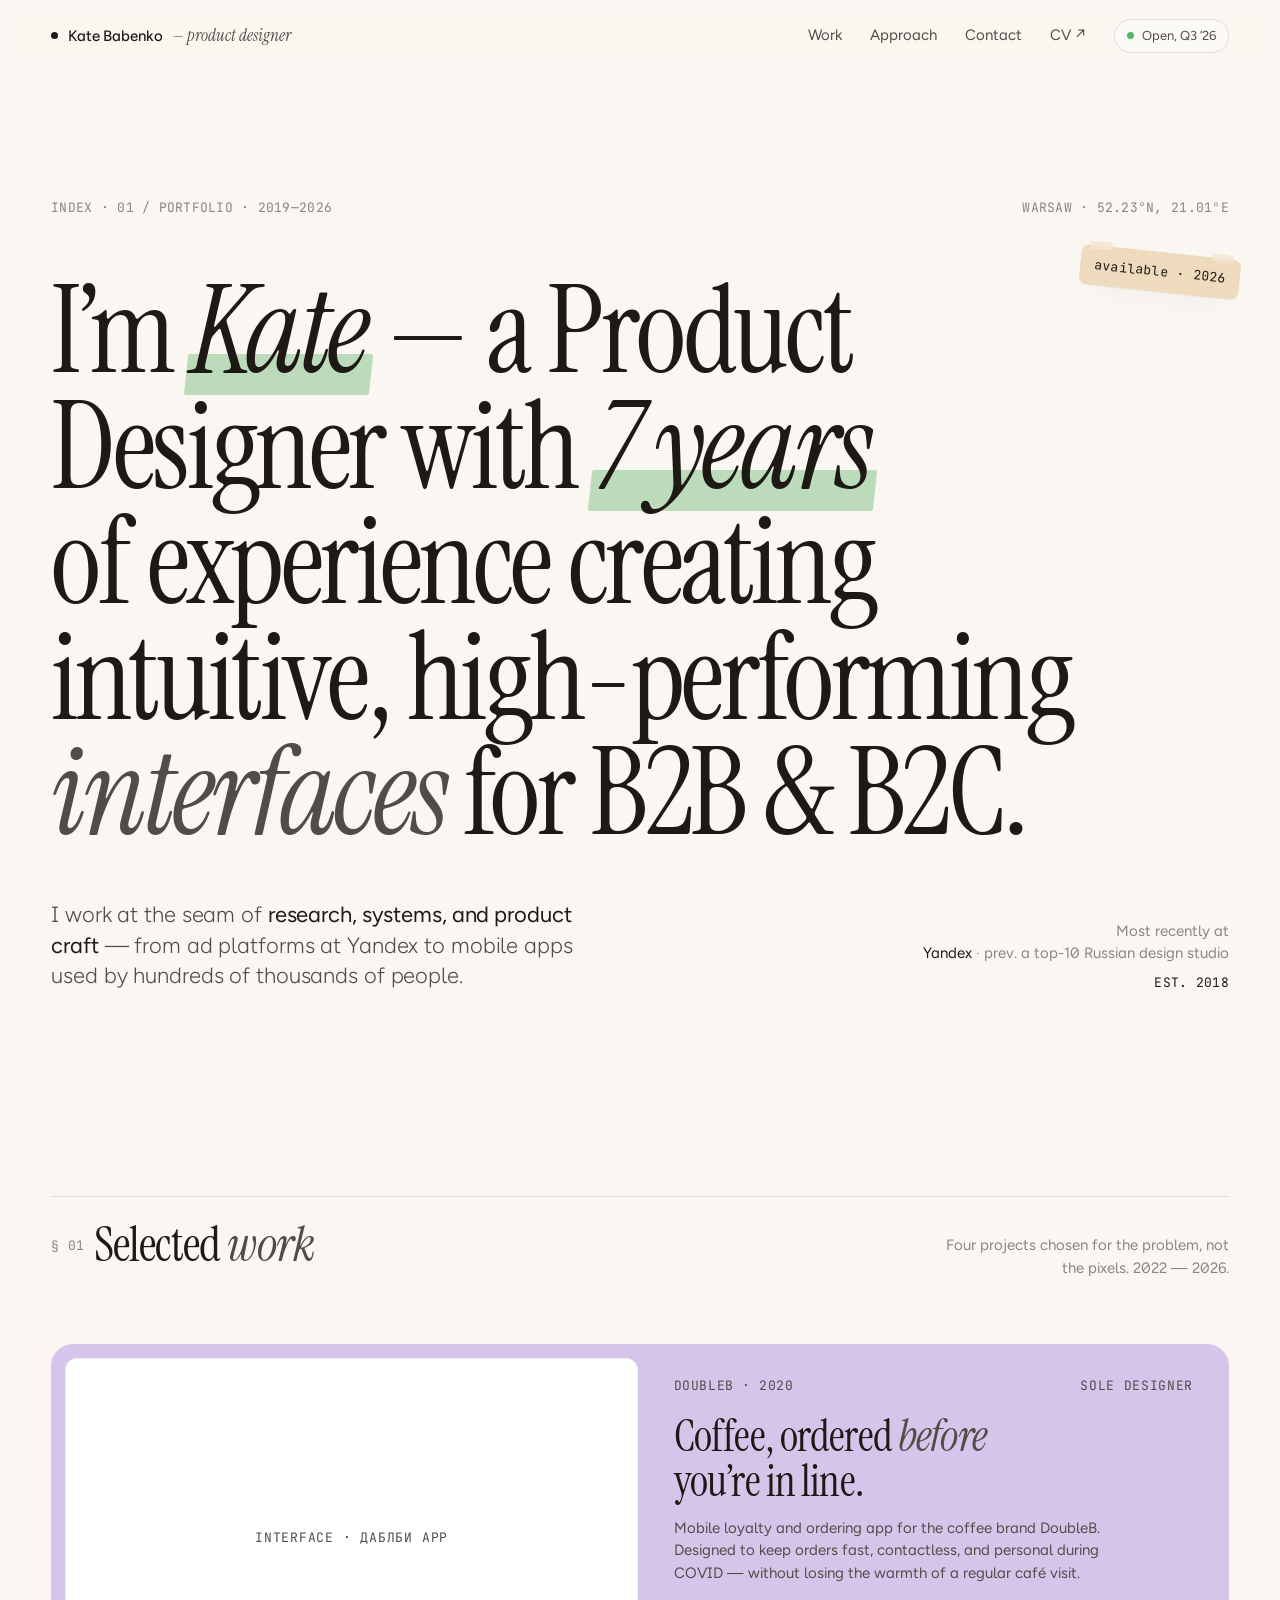
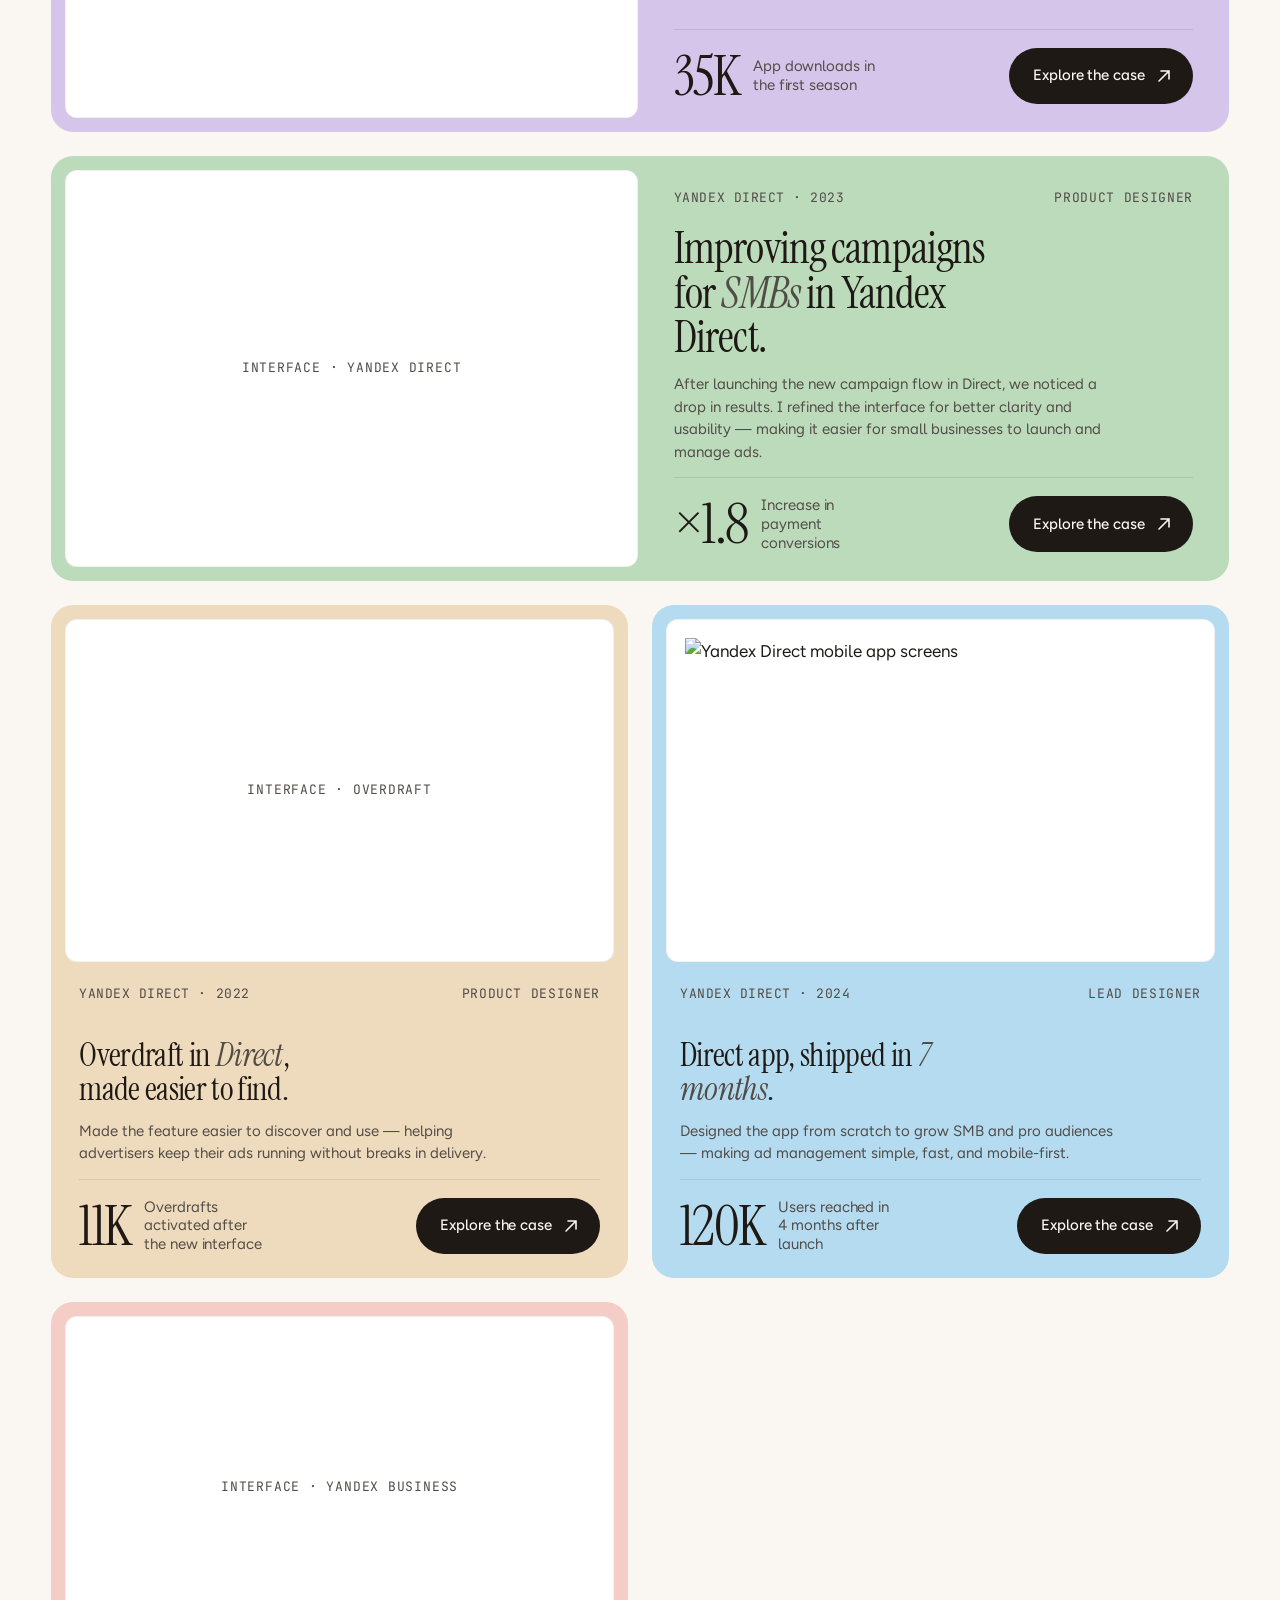
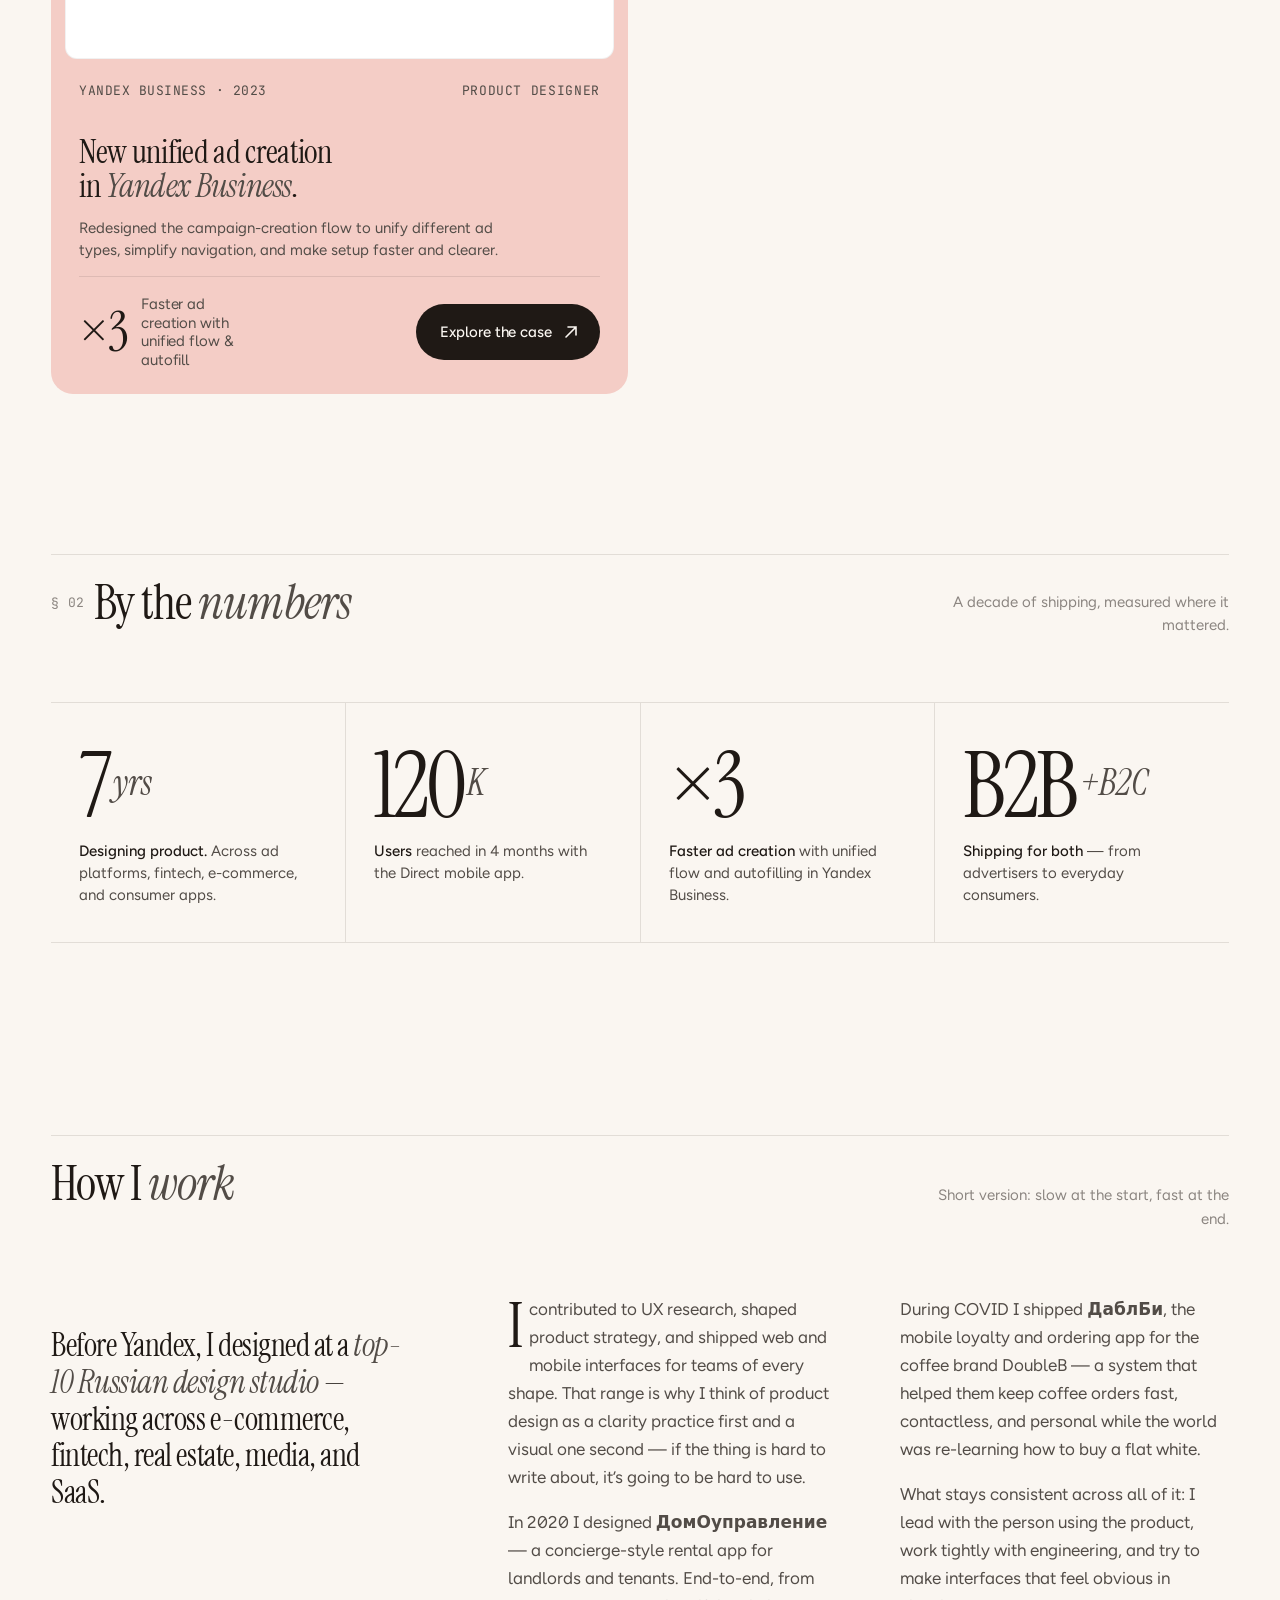
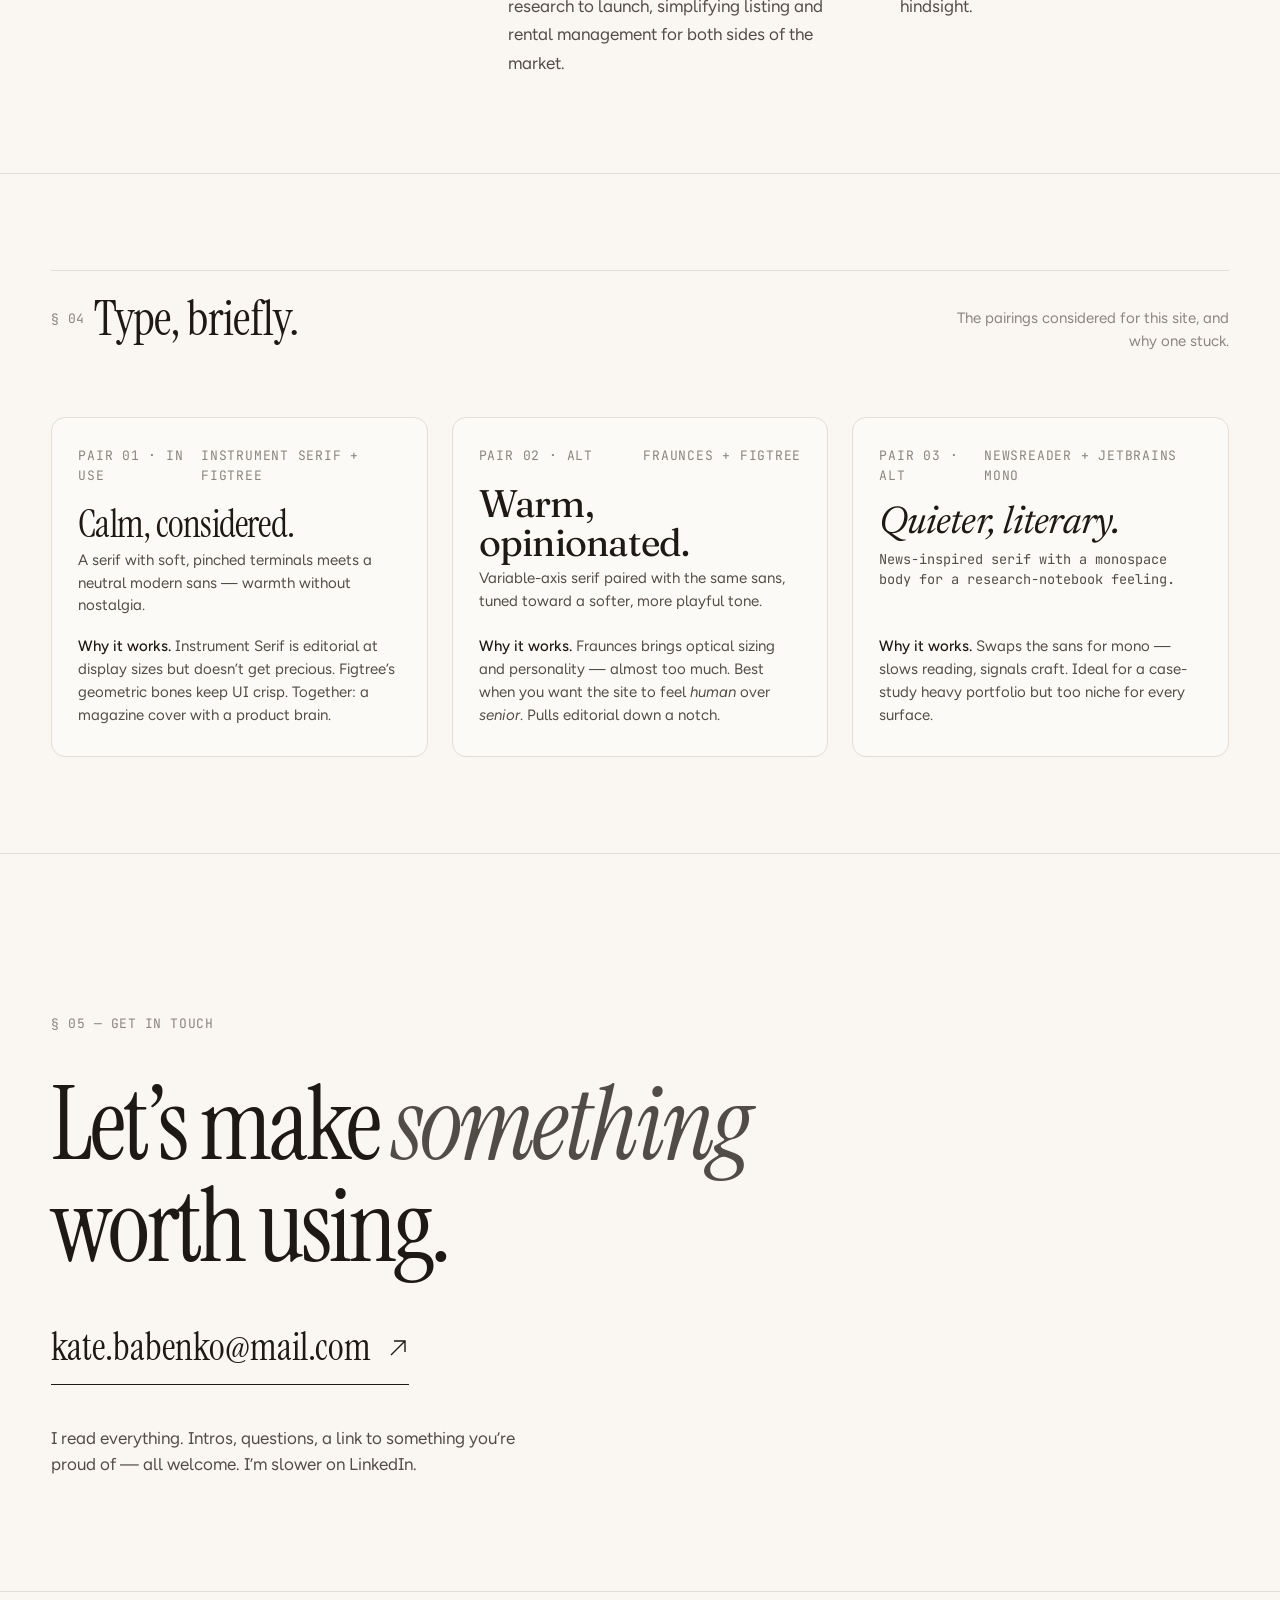
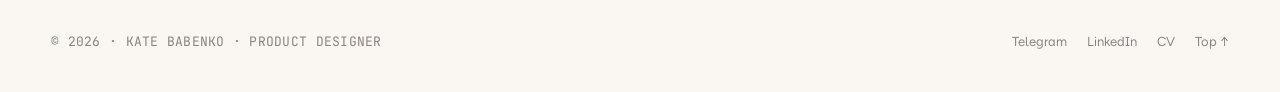
==== index.html @ fe0f3b10 "main site update" ====
<!doctype html>
<html lang="en">
<head>
<meta charset="utf-8" />
<meta name="viewport" content="width=device-width, initial-scale=1" />
<title>Kate Babenko — Product Designer</title>
<link rel="preconnect" href="https://fonts.googleapis.com">
<link rel="preconnect" href="https://fonts.gstatic.com" crossorigin>
<link href="https://fonts.googleapis.com/css2?family=Instrument+Serif:ital@0;1&family=Fraunces:ital,opsz,wght@0,9..144,300..700;1,9..144,300..700&family=Figtree:wght@300;400;500;600&family=JetBrains+Mono:wght@400;500&family=Newsreader:ital,opsz,wght@0,6..72,300..700;1,6..72,300..700&display=swap" rel="stylesheet">
<style>
  /* ===== TOKENS ===== */
  :root {
    /* type */
    --font-display: "Instrument Serif", "Newsreader", Georgia, serif;
    --font-sans: "Figtree", ui-sans-serif, system-ui, -apple-system, "Helvetica Neue", sans-serif;
    --font-mono: "JetBrains Mono", ui-monospace, monospace;

    /* warm off-white palette */
    --bg:        oklch(0.975 0.008 75);
    --bg-elev:   oklch(0.985 0.006 75);
    --ink:       oklch(0.22 0.012 60);
    --ink-2:     oklch(0.42 0.012 60);
    --ink-3:     oklch(0.62 0.010 60);
    --rule:      oklch(0.90 0.010 75);

    /* muted accents — shared chroma 0.06 */
    --sage:      oklch(0.86 0.055 145);
    --sky:       oklch(0.87 0.050 230);
    --sand:      oklch(0.90 0.045 80);
    --blush:     oklch(0.88 0.045 30);
    --lilac:     oklch(0.85 0.055 305);

    /* sizes */
    --step--1: 0.8125rem;   /* 13 */
    --step-0:  0.9375rem;   /* 15 */
    --step-1:  1.0625rem;   /* 17 */
    --step-2:  1.375rem;    /* 22 */
    --step-3:  2rem;        /* 32 */
    --step-4:  3rem;        /* 48 */
    --step-5:  4.5rem;      /* 72 */
    --step-6:  7rem;        /* 112 */
    --step-7:  10rem;       /* 160 */

    /* spacing */
    --s-1: 8px;
    --s-2: 16px;
    --s-3: 24px;
    --s-4: 40px;
    --s-5: 64px;
    --s-6: 96px;
    --s-7: 160px;

    --radius: 14px;
    --radius-lg: 22px;

    --max: 1440px;
  }

  * { box-sizing: border-box; }
  html, body { margin: 0; padding: 0; }
  html { scroll-behavior: smooth; }
  body {
    font-family: var(--font-sans);
    background: var(--bg);
    color: var(--ink);
    font-size: var(--step-1);
    line-height: 1.55;
    -webkit-font-smoothing: antialiased;
    text-rendering: optimizeLegibility;
    font-feature-settings: "ss01", "ss02", "cv11";
  }

  ::selection { background: var(--sage); color: var(--ink); }

  a { color: inherit; text-decoration: none; }

  .wrap {
    max-width: var(--max);
    margin: 0 auto;
    padding: 0 clamp(20px, 4vw, 56px);
  }

  .mono {
    font-family: var(--font-mono);
    font-size: var(--step--1);
    letter-spacing: 0.02em;
    color: var(--ink-3);
    text-transform: uppercase;
  }

  .serif {
    font-family: var(--font-display);
    font-weight: 400;
    letter-spacing: -0.015em;
    line-height: 1;
  }

  /* ========= HEADER ========= */
  header.nav {
    position: sticky;
    top: 0;
    z-index: 40;
    background: color-mix(in oklch, var(--bg) 82%, transparent);
    backdrop-filter: saturate(130%) blur(10px);
    -webkit-backdrop-filter: saturate(130%) blur(10px);
    border-bottom: 1px solid transparent;
    transition: border-color .2s ease;
  }
  header.nav.scrolled { border-bottom-color: var(--rule); }
  header.nav .wrap {
    display: flex;
    align-items: center;
    justify-content: space-between;
    padding-top: 18px;
    padding-bottom: 18px;
  }
  .brand {
    display: inline-flex;
    align-items: baseline;
    gap: 10px;
    font-size: var(--step-0);
    color: var(--ink);
  }
  .brand b { font-weight: 500; letter-spacing: -0.01em; }
  .brand .dot {
    width: 7px; height: 7px; border-radius: 50%;
    background: var(--ink);
    display: inline-block;
    transform: translateY(-2px);
  }
  .brand .role {
    font-family: var(--font-display);
    font-style: italic;
    font-size: var(--step-1);
    color: var(--ink-2);
    font-weight: 300;
  }
  nav.links {
    display: flex;
    gap: 28px;
    align-items: center;
    font-size: var(--step-0);
    color: var(--ink-2);
  }
  nav.links a {
    position: relative;
    padding: 6px 0;
  }
  nav.links a:hover { color: var(--ink); }
  nav.links a::after {
    content: "";
    position: absolute;
    left: 0; right: 0; bottom: 2px;
    height: 1px;
    background: var(--ink);
    transform: scaleX(0);
    transform-origin: left;
    transition: transform .25s ease;
  }
  nav.links a:hover::after { transform: scaleX(1); }
  .availability {
    display: inline-flex;
    align-items: center;
    gap: 8px;
    font-size: var(--step--1);
    color: var(--ink-2);
    padding: 6px 12px;
    border: 1px solid var(--rule);
    border-radius: 999px;
    background: var(--bg-elev);
  }
  .pulse {
    width: 7px; height: 7px; border-radius: 50%;
    background: oklch(0.70 0.15 150);
    box-shadow: 0 0 0 0 oklch(0.70 0.15 150 / 0.7);
    animation: pulse 2.2s ease-out infinite;
  }
  @keyframes pulse {
    0%   { box-shadow: 0 0 0 0 oklch(0.70 0.15 150 / 0.55); }
    70%  { box-shadow: 0 0 0 8px oklch(0.70 0.15 150 / 0); }
    100% { box-shadow: 0 0 0 0 oklch(0.70 0.15 150 / 0); }
  }

  /* ========= HERO ========= */
  .hero {
    padding: clamp(90px, 14vh, 180px) 0 clamp(80px, 12vh, 140px);
    position: relative;
  }
  .hero .meta-row {
    display: flex;
    justify-content: space-between;
    align-items: center;
    gap: 24px;
    margin-bottom: 56px;
    color: var(--ink-3);
  }
  .hero h1 {
    font-family: var(--font-display);
    font-weight: 400;
    font-size: clamp(3.25rem, 9.5vw, 10.5rem);
    line-height: 0.95;
    letter-spacing: -0.028em;
    margin: 0;
    color: var(--ink);
  }
  .hero h1 .em {
    font-style: italic;
    color: var(--ink);
    position: relative;
  }
  .hero h1 .em::before {
    content: "";
    position: absolute;
    left: -0.04em; right: -0.04em;
    bottom: 0.12em;
    height: 0.34em;
    background: var(--sage);
    z-index: -1;
    border-radius: 2px;
    transform: skewX(-6deg);
  }
  .hero h1 .sw {
    font-family: var(--font-display);
    font-style: italic;
    color: var(--ink-2);
    font-weight: 300;
  }
  .hero .sub {
    margin-top: 48px;
    display: grid;
    grid-template-columns: 1fr 1fr;
    gap: var(--s-5);
    align-items: end;
  }
  .hero .sub p {
    font-size: var(--step-2);
    line-height: 1.4;
    color: var(--ink-2);
    max-width: 38ch;
    margin: 0;
    font-weight: 300;
    letter-spacing: -0.005em;
  }
  .hero .sub p .ink { color: var(--ink); font-weight: 400; }
  .hero .sub .now {
    justify-self: end;
    text-align: right;
    color: var(--ink-3);
    font-size: var(--step-0);
    line-height: 1.5;
  }
  .hero .sub .now span { color: var(--ink); }

  /* small drifting token in hero corner */
  .tape {
    position: absolute;
    right: var(--s-4);
    top: 180px;
    transform: rotate(6deg);
    background: var(--sand);
    padding: 10px 14px;
    border-radius: 8px;
    font-family: var(--font-mono);
    font-size: var(--step--1);
    color: var(--ink);
    box-shadow: 0 1px 0 rgba(0,0,0,0.04), 0 10px 30px -18px rgba(0,0,0,0.25);
    letter-spacing: 0.02em;
  }
  .tape::before, .tape::after {
    content: "";
    position: absolute;
    width: 22px; height: 8px;
    background: color-mix(in srgb, var(--sand) 70%, white);
    top: -4px;
    opacity: 0.8;
  }
  .tape::before { left: 8px; transform: rotate(-4deg); }
  .tape::after { right: 8px; transform: rotate(4deg); }

  /* ========= SECTION HEADER ========= */
  .section-head {
    display: flex;
    align-items: baseline;
    justify-content: space-between;
    border-top: 1px solid var(--rule);
    padding-top: var(--s-3);
    margin-bottom: var(--s-5);
    gap: 32px;
  }
  .section-head .kicker {
    display: inline-flex;
    gap: 10px;
    align-items: center;
  }
  .section-head h2 {
    font-family: var(--font-display);
    font-weight: 400;
    font-size: clamp(2rem, 3.8vw, 3.5rem);
    letter-spacing: -0.02em;
    line-height: 1;
    margin: 0;
  }
  .section-head h2 em { color: var(--ink-2); font-weight: 300; }
  .section-head .aside {
    color: var(--ink-3);
    font-size: var(--step-0);
    max-width: 30ch;
    text-align: right;
  }

  /* ========= WORK ========= */
  section.work { padding: var(--s-6) 0 var(--s-5); }

  .cases {
    display: grid;
    grid-template-columns: 1fr 1fr;
    gap: var(--s-3);
  }
  .case {
    position: relative;
    border-radius: var(--radius-lg);
    overflow: hidden;
    display: flex;
    flex-direction: column;
    transition: transform .4s cubic-bezier(.2,.7,.2,1), box-shadow .4s ease;
    isolation: isolate;
    text-decoration: none;
    color: inherit;
  }
  .case:hover { transform: translateY(-3px); box-shadow: 0 30px 60px -40px rgba(20,20,20,0.25); }
  .case.sage  { background: var(--sage); }
  .case.sky   { background: var(--sky); }
  .case.sand  { background: var(--sand); }
  .case.blush { background: var(--blush); }
  .case.lilac { background: var(--lilac); }

  /* ===== Animated pastel gradient on hover (all cards) ===== */
  .case { position: relative; }
  .case::before {
    content: "";
    position: absolute;
    inset: 0;
    z-index: 0;
    pointer-events: none;
    border-radius: inherit;
    background-size: 220% 220%;
    background-position:
      0% 0%, 100% 0%, 100% 100%, 0% 100%, 50% 50%;
    opacity: 0;
    transition: opacity .8s ease;
    filter: blur(0.5px) saturate(115%);
  }
  .case:hover::before {
    opacity: 1;
    animation: pastelDrift 14s ease-in-out infinite;
  }
  .case > * { position: relative; z-index: 1; }
  .case .preview { background: white; }

  /* per-card palettes \u2014 all share the same drift, hues differ */
  .case.lilac::before {
    background:
      radial-gradient(38% 55% at 18% 22%, oklch(0.90 0.08 320 / 0.95), transparent 65%),
      radial-gradient(40% 55% at 82% 18%, oklch(0.92 0.07 230 / 0.85), transparent 60%),
      radial-gradient(45% 60% at 72% 82%, oklch(0.93 0.07 80  / 0.85), transparent 60%),
      radial-gradient(45% 60% at 22% 80%, oklch(0.92 0.07 150 / 0.85), transparent 60%),
      radial-gradient(60% 70% at 50% 50%, oklch(0.93 0.06 30  / 0.50), transparent 70%);
  }
  .case.sage::before {
    background:
      radial-gradient(38% 55% at 18% 22%, oklch(0.92 0.07 150 / 0.95), transparent 65%),
      radial-gradient(40% 55% at 82% 18%, oklch(0.93 0.07 80  / 0.85), transparent 60%),
      radial-gradient(45% 60% at 72% 82%, oklch(0.92 0.07 230 / 0.85), transparent 60%),
      radial-gradient(45% 60% at 22% 80%, oklch(0.90 0.08 320 / 0.75), transparent 60%),
      radial-gradient(60% 70% at 50% 50%, oklch(0.94 0.05 110 / 0.55), transparent 70%);
  }
  .case.sky::before {
    background:
      radial-gradient(38% 55% at 18% 22%, oklch(0.92 0.07 230 / 0.95), transparent 65%),
      radial-gradient(40% 55% at 82% 18%, oklch(0.90 0.08 320 / 0.85), transparent 60%),
      radial-gradient(45% 60% at 72% 82%, oklch(0.93 0.07 200 / 0.85), transparent 60%),
      radial-gradient(45% 60% at 22% 80%, oklch(0.92 0.07 150 / 0.75), transparent 60%),
      radial-gradient(60% 70% at 50% 50%, oklch(0.94 0.05 250 / 0.55), transparent 70%);
  }
  .case.sand::before {
    background:
      radial-gradient(38% 55% at 18% 22%, oklch(0.93 0.07 80  / 0.95), transparent 65%),
      radial-gradient(40% 55% at 82% 18%, oklch(0.93 0.06 30  / 0.85), transparent 60%),
      radial-gradient(45% 60% at 72% 82%, oklch(0.92 0.07 150 / 0.80), transparent 60%),
      radial-gradient(45% 60% at 22% 80%, oklch(0.90 0.08 320 / 0.65), transparent 60%),
      radial-gradient(60% 70% at 50% 50%, oklch(0.95 0.04 90  / 0.55), transparent 70%);
  }
  .case.blush::before {
    background:
      radial-gradient(38% 55% at 18% 22%, oklch(0.93 0.06 30  / 0.95), transparent 65%),
      radial-gradient(40% 55% at 82% 18%, oklch(0.90 0.08 320 / 0.85), transparent 60%),
      radial-gradient(45% 60% at 72% 82%, oklch(0.93 0.07 80  / 0.80), transparent 60%),
      radial-gradient(45% 60% at 22% 80%, oklch(0.92 0.07 230 / 0.65), transparent 60%),
      radial-gradient(60% 70% at 50% 50%, oklch(0.95 0.04 50  / 0.55), transparent 70%);
  }

  @keyframes pastelDrift {
    0%   { background-position: 0% 0%, 100% 0%, 100% 100%, 0% 100%, 50% 50%; }
    25%  { background-position: 30% 20%, 70% 30%, 70% 70%, 30% 80%, 60% 40%; }
    50%  { background-position: 100% 100%, 0% 100%, 0% 0%, 100% 0%, 40% 60%; }
    75%  { background-position: 70% 80%, 30% 70%, 30% 30%, 70% 20%, 60% 50%; }
    100% { background-position: 0% 0%, 100% 0%, 100% 100%, 0% 100%, 50% 50%; }
  }
  @media (prefers-reduced-motion: reduce) {
    .case:hover::before { animation: none; }
  }

  /* preview / screenshot slot */
  .case .preview {
    position: relative;
    margin: 14px 14px 0;
    border-radius: 12px;
    aspect-ratio: 16 / 10;
    background: white;
    border: 1px solid color-mix(in srgb, var(--ink) 6%, transparent);
    overflow: hidden;
    display: grid;
    place-items: center;
  }
  .case .preview::before {
    content: none;
  }
  .case .preview .ph {
    font-family: var(--font-mono);
    font-size: var(--step--1);
    text-transform: uppercase;
    letter-spacing: 0.06em;
    color: var(--ink-2);
    background: color-mix(in srgb, white 85%, transparent);
    padding: 6px 10px;
    border-radius: 6px;
    z-index: 1;
  }
  .case .preview img {
    max-width: 100%;
    max-height: 100%;
    width: auto;
    height: auto;
    object-fit: contain;
    object-position: center center;
    display: block;
    margin: auto;
  }
  .case .preview img.contain {
    object-fit: contain;
    padding: 18px;
    width: 100%;
    height: 100%;
  }

  .case .body {
    padding: 22px 28px 24px;
    display: flex;
    flex-direction: column;
    gap: 14px;
    flex: 1;
  }

  .case .top {
    display: flex;
    justify-content: space-between;
    align-items: center;
    color: var(--ink-2);
    font-size: var(--step--1);
    font-family: var(--font-mono);
    text-transform: uppercase;
    letter-spacing: 0.04em;
    margin-bottom: 18px;
  }
  .case .top .tag {
    color: var(--ink-2);
  }
  .case .title {
    font-family: var(--font-display);
    font-size: clamp(1.7rem, 2.6vw, 2.4rem);
    line-height: 1.02;
    letter-spacing: -0.02em;
    margin: 2px 0 0;
    color: var(--ink);
    font-weight: 400;
    max-width: 18ch;
  }
  .case .title em { font-style: italic; color: var(--ink-2); }
  .case .desc {
    color: var(--ink-2);
    max-width: 44ch;
    font-size: var(--step-0);
    line-height: 1.5;
    margin: 0;
  }
  .case .row {
    margin-top: auto;
    display: flex;
    justify-content: space-between;
    align-items: stretch;
    border-top: 1px solid color-mix(in srgb, var(--ink) 10%, transparent);
    padding-top: 18px;
    gap: 16px;
    min-height: 72px;
  }
  .case .cta {
    display: inline-flex;
    align-items: center;
    gap: 12px;
    padding: 0 22px 0 24px;
    min-height: 56px;
    background: var(--ink);
    color: var(--bg);
    border-radius: 999px;
    font-size: var(--step-0);
    letter-spacing: -0.005em;
    font-weight: 500;
    white-space: nowrap;
    align-self: center;
    transition: background .25s ease;
  }
  .case .cta svg { transition: transform .3s ease; display: block; }
  .case:hover .cta { background: color-mix(in srgb, var(--ink) 82%, white); }
  .case:hover .cta svg { transform: translate(3px, -3px); }

  .case .metric {
    display: flex;
    flex-direction: row;
    align-items: center;
    gap: 14px;
    min-width: 0;
  }
  .case .metric .big {
    font-family: var(--font-display);
    font-size: 56px;
    line-height: 56px;
    letter-spacing: -0.03em;
    color: var(--ink);
    display: inline-flex;
    align-items: center;
  }
  .case .metric .big .tiny {
    font-size: 0.42em;
    font-style: italic;
    color: var(--ink-2);
    margin-left: 2px;
    letter-spacing: 0;
    vertical-align: 0.6em;
  }
  .case .metric .lbl {
    font-family: var(--font-sans);
    font-size: var(--step-0);
    color: var(--ink-2);
    text-transform: none;
    letter-spacing: -0.005em;
    max-width: 18ch;
    line-height: 1.25;
    font-weight: 400;
  }
  .case .tag {
    font-family: var(--font-mono);
    font-size: var(--step--1);
    color: var(--ink-2);
    text-transform: uppercase;
    letter-spacing: 0.05em;
  }

  /* visual glyphs inside cases — abstract, not illustration */
  .viz {
    position: absolute;
    inset: auto 0 38% 0;
    pointer-events: none;
    opacity: 0.9;
  }
  .viz.sage-viz {
    right: 30px; left: auto; top: 30px; bottom: auto;
    width: 140px; height: 140px;
  }
  .viz.sage-viz svg { width: 100%; height: 100%; }

  /* Make the first wide — side-by-side preview + body */
  .case.wide { grid-column: span 2; }
  .case.wide { flex-direction: row; }
  .case.wide .preview {
    margin: 14px 0 14px 14px;
    flex: 1.1;
    aspect-ratio: auto;
    min-height: 360px;
  }
  .case.wide .body {
    flex: 1;
    padding: 32px 36px 28px;
    justify-content: space-between;
  }
  .case.wide .title { font-size: clamp(2rem, 3.4vw, 3rem); max-width: 16ch; }

  /* ========= METRICS ========= */
  section.metrics { padding: var(--s-6) 0; }
  .metrics-grid {
    display: grid;
    grid-template-columns: repeat(4, 1fr);
    gap: 1px;
    background: var(--rule);
    border-top: 1px solid var(--rule);
    border-bottom: 1px solid var(--rule);
  }
  .metric-cell {
    background: var(--bg);
    padding: 44px 28px 36px;
    display: flex;
    flex-direction: column;
    gap: 14px;
  }
  .metric-cell .num {
    font-family: var(--font-display);
    font-weight: 400;
    font-size: clamp(3.8rem, 7vw, 6.5rem);
    line-height: 0.9;
    letter-spacing: -0.035em;
    color: var(--ink);
  }
  .metric-cell .num .tiny {
    font-family: var(--font-display);
    font-style: italic;
    font-size: 0.4em;
    color: var(--ink-2);
    vertical-align: 0.6em;
    margin-left: 4px;
    letter-spacing: 0;
  }
  .metric-cell .lbl {
    font-size: var(--step-0);
    color: var(--ink-2);
    max-width: 22ch;
    line-height: 1.45;
  }
  .metric-cell .lbl b { color: var(--ink); font-weight: 500; }

  /* ========= APPROACH (editorial) ========= */
  section.approach {
    padding: var(--s-6) 0;
  }
  .approach-body {
    display: grid;
    grid-template-columns: 1fr 2fr;
    gap: var(--s-6);
    align-items: start;
  }
  .approach-body .lead {
    font-family: var(--font-display);
    font-size: clamp(1.6rem, 2.5vw, 2.2rem);
    line-height: 1.15;
    letter-spacing: -0.015em;
    color: var(--ink);
    font-weight: 400;
  }
  .approach-body .lead em { color: var(--ink-2); }
  .approach-body .cols {
    columns: 2;
    column-gap: var(--s-5);
    color: var(--ink-2);
    font-size: var(--step-1);
    line-height: 1.65;
  }
  .approach-body .cols p { margin: 0 0 1em; break-inside: avoid; }
  .approach-body .cols p::first-letter {
  }
  .approach-body .cols .drop {
    font-family: var(--font-display);
    float: left;
    font-size: 3.6em;
    line-height: 0.85;
    padding: 0.08em 0.1em 0 0;
    color: var(--ink);
  }

  /* ========= CONTACT ========= */
  section.contact {
    padding: var(--s-7) 0 var(--s-6);
    border-top: 1px solid var(--rule);
    position: relative;
  }
  .contact .label {
    color: var(--ink-3);
    font-family: var(--font-mono);
    text-transform: uppercase;
    font-size: var(--step--1);
    letter-spacing: 0.04em;
    margin-bottom: var(--s-4);
  }
  .contact h2 {
    font-family: var(--font-display);
    font-weight: 400;
    font-size: clamp(3rem, 8vw, 8rem);
    line-height: 1;
    letter-spacing: -0.03em;
    margin: 0 0 var(--s-4);
    color: var(--ink);
  }
  .contact h2 em { color: var(--ink-2); font-weight: 300; }
  .contact .mail {
    display: inline-flex;
    align-items: center;
    gap: 16px;
    font-family: var(--font-display);
    font-size: clamp(1.6rem, 3vw, 2.4rem);
    color: var(--ink);
    border-bottom: 1px solid var(--ink);
    padding-bottom: 6px;
    transition: color .2s, border-color .2s, transform .3s;
  }
  .contact .mail:hover { color: var(--ink-2); border-color: var(--ink-2); transform: translateX(4px); }
  .contact .mail svg { transition: transform .3s; }
  .contact .mail:hover svg { transform: translate(4px, -4px); }
  .contact .note {
    margin-top: var(--s-4);
    color: var(--ink-2);
    max-width: 44ch;
    font-size: var(--step-1);
    line-height: 1.55;
  }

  /* ========= FOOTER ========= */
  footer.ft {
    padding: var(--s-4) 0 var(--s-4);
    color: var(--ink-3);
    font-size: var(--step--1);
    border-top: 1px solid var(--rule);
  }
  footer.ft .wrap {
    display: flex;
    justify-content: space-between;
    align-items: center;
    gap: 16px;
    flex-wrap: wrap;
  }
  footer.ft .socials { display: flex; gap: 20px; }
  footer.ft a:hover { color: var(--ink); }
  footer.ft .mono { color: var(--ink-3); }

  /* ========= TYPE NOTES (quiet teaching moment) ========= */
  section.typenotes {
    padding: var(--s-6) 0;
    border-top: 1px solid var(--rule);
  }
  .type-grid {
    display: grid;
    grid-template-columns: repeat(3, 1fr);
    gap: var(--s-3);
    margin-top: var(--s-4);
  }
  .type-card {
    border: 1px solid var(--rule);
    border-radius: var(--radius);
    padding: 28px 26px;
    background: var(--bg-elev);
    display: flex;
    flex-direction: column;
    gap: 18px;
    min-height: 300px;
  }
  .type-card .idx {
    font-family: var(--font-mono);
    font-size: var(--step--1);
    color: var(--ink-3);
    display: flex;
    justify-content: space-between;
    text-transform: uppercase;
    letter-spacing: 0.06em;
  }
  .type-card .demo {
    display: flex;
    flex-direction: column;
    gap: 6px;
  }
  .type-card .demo .h {
    font-size: 2.4rem;
    line-height: 1;
    letter-spacing: -0.02em;
  }
  .type-card .demo .b {
    font-size: var(--step-0);
    color: var(--ink-2);
    line-height: 1.5;
  }
  .type-card .why {
    margin-top: auto;
    color: var(--ink-2);
    font-size: var(--step-0);
    line-height: 1.55;
  }
  .type-card .why b { color: var(--ink); font-weight: 500; }

  /* type pairings */
  .pair-1 .h { font-family: "Instrument Serif", serif; }
  .pair-1 .b { font-family: "Figtree", system-ui, sans-serif; }
  .pair-2 .h { font-family: "Fraunces", serif; font-weight: 400; }
  .pair-2 .b { font-family: "Figtree", system-ui, sans-serif; }
  .pair-3 .h { font-family: "Newsreader", serif; font-style: italic; font-weight: 400; }
  .pair-3 .b { font-family: "JetBrains Mono", monospace; font-size: 0.85rem !important; }

  /* ========= TWEAKS PANEL ========= */
  .tweaks {
    position: fixed;
    bottom: 20px;
    right: 20px;
    width: 280px;
    background: var(--bg-elev);
    border: 1px solid var(--rule);
    border-radius: 14px;
    padding: 16px 18px;
    font-size: var(--step--1);
    color: var(--ink-2);
    box-shadow: 0 20px 40px -20px rgba(0,0,0,0.25);
    z-index: 60;
    display: none;
  }
  .tweaks.visible { display: block; }
  .tweaks h4 {
    margin: 0 0 12px;
    font-family: var(--font-mono);
    text-transform: uppercase;
    font-size: var(--step--1);
    letter-spacing: 0.08em;
    color: var(--ink);
    display: flex;
    justify-content: space-between;
    align-items: center;
  }
  .tweaks .row {
    display: flex;
    justify-content: space-between;
    align-items: center;
    gap: 8px;
    padding: 8px 0;
    border-top: 1px solid var(--rule);
  }
  .tweaks .row:first-of-type { border-top: none; }
  .tweaks .row label { color: var(--ink-2); }
  .tweaks .seg {
    display: flex;
    gap: 4px;
    background: var(--bg);
    border: 1px solid var(--rule);
    border-radius: 8px;
    padding: 3px;
  }
  .tweaks .seg button {
    background: none;
    border: 0;
    padding: 4px 8px;
    font-family: var(--font-mono);
    font-size: 11px;
    letter-spacing: 0.04em;
    color: var(--ink-3);
    border-radius: 5px;
    cursor: pointer;
    text-transform: uppercase;
  }
  .tweaks .seg button.on {
    background: var(--ink);
    color: var(--bg);
  }
  .tweaks .swatches { display: flex; gap: 6px; }
  .tweaks .sw {
    width: 20px; height: 20px; border-radius: 5px;
    border: 1px solid var(--rule);
    cursor: pointer;
  }
  .tweaks .sw.on { outline: 2px solid var(--ink); outline-offset: 2px; }

  /* font family variants */
  body[data-display="instrument"] { --font-display: "Instrument Serif", serif; }
  body[data-display="fraunces"]   { --font-display: "Fraunces", serif; }
  body[data-display="newsreader"] { --font-display: "Newsreader", serif; }

  body[data-accent="sage"]  { --hero-hl: var(--sage); }
  body[data-accent="sky"]   { --hero-hl: var(--sky); }
  body[data-accent="sand"]  { --hero-hl: var(--sand); }
  body[data-accent="blush"] { --hero-hl: var(--blush); }

  .hero h1 .em::before { background: var(--hero-hl, var(--sage)); }

  /* responsive */
  @media (max-width: 960px) {
    .hero .sub { grid-template-columns: 1fr; gap: 24px; }
    .hero .sub .now { justify-self: start; text-align: left; }
    .cases { grid-template-columns: 1fr; }
    .case.wide { flex-direction: column; }
    .case.wide .preview { margin: 14px 14px 0; aspect-ratio: 16/10; min-height: 0; }
    .case.wide .body { padding: 22px 28px 24px; }
    .metrics-grid { grid-template-columns: repeat(2, 1fr); }
    .approach-body { grid-template-columns: 1fr; gap: var(--s-4); }
    .approach-body .cols { columns: 1; }
    .type-grid { grid-template-columns: 1fr; }
    .tape { display: none; }
    nav.links { gap: 16px; }
    nav.links .hide-sm { display: none; }
  }
  @media (max-width: 560px) {
    .wrap { padding: 0 22px; }
    nav.links a:not(.availability):not(.cv) { display: none; }
  }
</style>
</head>
<body data-display="instrument" data-accent="sage">

<!-- ================ TWEAKS CONFIG (persisted) ================ -->
<script>
  const TWEAK_DEFAULTS = /*EDITMODE-BEGIN*/{
    "displayFont": "instrument",
    "accent": "sage",
    "density": "normal"
  }/*EDITMODE-END*/;
</script>

<!-- ================ HEADER ================ -->
<header class="nav" id="nav">
  <div class="wrap">
    <a href="#top" class="brand" aria-label="Home">
      <span class="dot"></span>
      <b>Kate Babenko</b>
      <span class="role">— product designer</span>
    </a>
    <nav class="links" aria-label="Primary">
      <a href="#work" class="hide-sm">Work</a>
      <a href="#approach" class="hide-sm">Approach</a>
      <a href="#contact" class="hide-sm">Contact</a>
      <a href="/kate-alden-cv.pdf" class="cv">CV ↗</a>
      <span class="availability" aria-label="Availability">
        <span class="pulse"></span> Open, Q3 ’26
      </span>
    </nav>
  </div>
</header>

<main id="top">

<!-- ================ HERO ================ -->
<section class="hero">
  <div class="wrap">
    <div class="meta-row">
      <span class="mono">INDEX · 01 / PORTFOLIO · 2019—2026</span>
      <span class="mono">WARSAW · 52.23°N, 21.01°E</span>
    </div>

    <h1>
      I’m <span class="em">Kate</span> — a Product<br />
      Designer with <span class="em">7 years</span><br />
      of experience creating<br />
      intuitive, high-performing<br />
      <span class="sw">interfaces</span> for B2B &amp; B2C.
    </h1>

    <div class="sub">
      <p>
        I work at the seam of <span class="ink">research, systems, and product craft</span> — from ad platforms at Yandex to mobile apps used by hundreds of thousands of people.
      </p>
      <div class="now">
        Most recently at<br />
        <span>Yandex</span> · prev. a top-10 Russian design studio<br />
        <span class="mono" style="display:block;margin-top:8px;">EST. 2018</span>
      </div>
    </div>
  </div>
  <div class="tape">available · 2026</div>
</section>

<!-- ================ SELECTED WORK ================ -->
<section class="work" id="work">
  <div class="wrap">
    <div class="section-head">
      <div class="kicker">
        <span class="mono">§ 01</span>
        <h2>Selected <em>work</em></h2>
      </div>
      <div class="aside">Four projects chosen for the problem, not the pixels. 2022 — 2026.</div>
    </div>

    <div class="cases">
      <!-- Case 0 — wide — Lilac (DoubleB) -->
      <a href="cases/doubleb.html" class="case lilac wide">
        <div class="preview" role="img" aria-label="DoubleB mobile loyalty app">
          <span class="ph">Interface · ДаблБи app</span>
        </div>
        <div class="body">
          <div>
            <div class="top"><span>DoubleB · 2020</span><span class="tag">Sole Designer</span></div>
            <h3 class="title">Coffee, ordered <em>before</em> you’re in line.</h3>
            <p class="desc" style="margin-top: 14px;">
              Mobile loyalty and ordering app for the coffee brand DoubleB. Designed to keep orders fast, contactless, and personal during COVID — without losing the warmth of a regular café visit.
            </p>
          </div>
          <div class="row">
            <div class="metric">
              <div class="big">35K</div>
              <div class="lbl" style="width: 122px">App downloads in the first season</div>
            </div>
            <span class="cta">Explore the case
              <svg width="14" height="14" viewBox="0 0 14 14" fill="none"><path d="M2 12 L12 2 M4 2 H12 V10" stroke="currentColor" stroke-width="1.6" stroke-linecap="round"/></svg>
            </span>
          </div>
        </div>
      </a>

      <!-- Case 1 — wide — Yandex Direct SMB -->
      <a href="cases/yandex-direct-smb.html" class="case sage wide">
        <div class="preview" role="img" aria-label="Yandex Direct campaign interface">
          <span class="ph">Interface · Yandex Direct</span>
        </div>
        <div class="body">
          <div>
            <div class="top"><span>Yandex Direct · 2023</span><span class="tag">Product Designer</span></div>
            <h3 class="title">Improving campaigns for <em>SMBs</em> in Yandex Direct.</h3>
            <p class="desc" style="margin-top: 14px;">
              After launching the new campaign flow in Direct, we noticed a drop in results. I refined the interface for better clarity and usability — making it easier for small businesses to launch and manage ads.
            </p>
          </div>
          <div class="row">
            <div class="metric">
              <div class="big">×1.8</div>
              <div class="lbl" style="width: 122px">Increase in payment conversions</div>
            </div>
            <span class="cta">Explore the case
              <svg width="14" height="14" viewBox="0 0 14 14" fill="none"><path d="M2 12 L12 2 M4 2 H12 V10" stroke="currentColor" stroke-width="1.6" stroke-linecap="round"/></svg>
            </span>
          </div>
        </div>
      </a>

      <!-- Case 2 — Overdraft -->
      <a href="cases/yandex-direct-overdraft.html" class="case sand">
        <div class="preview" role="img" aria-label="Yandex Direct overdraft interface">
          <span class="ph">Interface · Overdraft</span>
        </div>
        <div class="body">
          <div class="top"><span>Yandex Direct · 2022</span><span class="tag">Product Designer</span></div>
          <h3 class="title">Overdraft in <em>Direct</em>, made easier to find.</h3>
          <p class="desc">
            Made the feature easier to discover and use — helping advertisers keep their ads running without breaks in delivery.
          </p>
          <div class="row">
            <div class="metric">
              <div class="big">11K</div>
              <div class="lbl" style="width: 122px">Overdrafts activated after the new interface</div>
            </div>
            <span class="cta">Explore the case
              <svg width="14" height="14" viewBox="0 0 14 14" fill="none"><path d="M2 12 L12 2 M4 2 H12 V10" stroke="currentColor" stroke-width="1.6" stroke-linecap="round"/></svg>
            </span>
          </div>
        </div>
      </a>

      <!-- Case 3 — Direct app -->
      <a href="cases/yandex-direct-app.html" class="case sky">
        <div class="preview" role="img" aria-label="Yandex Direct mobile app">
          <img src="assets/direct-app.png" alt="Yandex Direct mobile app screens" class="contain" />
        </div>
        <div class="body">
          <div class="top"><span>Yandex Direct · 2024</span><span class="tag">Lead Designer</span></div>
          <h3 class="title">Direct app, shipped in <em>7 months</em>.</h3>
          <p class="desc">
            Designed the app from scratch to grow SMB and pro audiences — making ad management simple, fast, and mobile-first.
          </p>
          <div class="row">
            <div class="metric">
              <div class="big">120K</div>
              <div class="lbl" style="width: 122px">Users reached in 4 months after launch</div>
            </div>
            <span class="cta">Explore the case
              <svg width="14" height="14" viewBox="0 0 14 14" fill="none"><path d="M2 12 L12 2 M4 2 H12 V10" stroke="currentColor" stroke-width="1.6" stroke-linecap="round"/></svg>
            </span>
          </div>
        </div>
      </a>

      <!-- Case 4 — Yandex Business -->
      <a href="cases/yandex-business.html" class="case blush">
        <div class="preview" role="img" aria-label="Yandex Business unified ad creation">
          <span class="ph">Interface · Yandex Business</span>
        </div>
        <div class="body">
          <div class="top"><span>Yandex Business · 2023</span><span class="tag">Product Designer</span></div>
          <h3 class="title">New unified ad creation in <em>Yandex Business</em>.</h3>
          <p class="desc">
            Redesigned the campaign-creation flow to unify different ad types, simplify navigation, and make setup faster and clearer.
          </p>
          <div class="row">
            <div class="metric">
              <div class="big">×3</div>
              <div class="lbl" style="width: 122px">Faster ad creation with unified flow &amp; autofill</div>
            </div>
            <span class="cta">Explore the case
              <svg width="14" height="14" viewBox="0 0 14 14" fill="none"><path d="M2 12 L12 2 M4 2 H12 V10" stroke="currentColor" stroke-width="1.6" stroke-linecap="round"/></svg>
            </span>
          </div>
        </div>
      </a>
    </div>
  </div>
</section>

<!-- ================ METRICS ================ -->
<section class="metrics">
  <div class="wrap">
    <div class="section-head">
      <div class="kicker">
        <span class="mono">§ 02</span>
        <h2>By the <em>numbers</em></h2>
      </div>
      <div class="aside">A decade of shipping, measured where it mattered.</div>
    </div>
  </div>
  <div class="wrap">
    <div class="metrics-grid">
      <div class="metric-cell">
        <div class="num">7<span class="tiny">yrs</span></div>
        <div class="lbl"><b>Designing product.</b> Across ad platforms, fintech, e-commerce, and consumer apps.</div>
      </div>
      <div class="metric-cell">
        <div class="num">120<span class="tiny">K</span></div>
        <div class="lbl"><b>Users</b> reached in 4 months with the Direct mobile app.</div>
      </div>
      <div class="metric-cell">
        <div class="num">×3</div>
        <div class="lbl"><b>Faster ad creation</b> with unified flow and autofilling in Yandex Business.</div>
      </div>
      <div class="metric-cell">
        <div class="num">B2B<span class="tiny">+B2C</span></div>
        <div class="lbl"><b>Shipping for both</b> — from advertisers to everyday consumers.</div>
      </div>
    </div>
  </div>
</section>

<!-- ================ APPROACH ================ -->
<section class="approach" id="approach">
  <div class="wrap">
    <div class="section-head">
      <div class="kicker">
        <h2>How I <em>work</em></h2>
      </div>
      <div class="aside">Short version: slow at the start, fast at the end.</div>
    </div>

    <div class="approach-body">
      <p class="lead">
        Before Yandex, I designed at a <em>top-10 Russian design studio</em> — working across e-commerce, fintech, real estate, media, and SaaS.
      </p>
      <div class="cols">
        <p><span class="drop">I</span> contributed to UX research, shaped product strategy, and shipped web and mobile interfaces for teams of every shape. That range is why I think of product design as a clarity practice first and a visual one second — if the thing is hard to write about, it’s going to be hard to use.</p>

        <p>In 2020 I designed <b>ДомОуправление</b> — a concierge-style rental app for landlords and tenants. End-to-end, from research to launch, simplifying listing and rental management for both sides of the market.</p>

        <p>During COVID I shipped <b>ДаблБи</b>, the mobile loyalty and ordering app for the coffee brand DoubleB — a system that helped them keep coffee orders fast, contactless, and personal while the world was re-learning how to buy a flat white.</p>

        <p>What stays consistent across all of it: I lead with the person using the product, work tightly with engineering, and try to make interfaces that feel obvious in hindsight.</p>
      </div>
    </div>
  </div>
</section>

<!-- ================ TYPE NOTES ================ -->
<section class="typenotes">
  <div class="wrap">
    <div class="section-head">
      <div class="kicker">
        <span class="mono">§ 04</span>
        <h2>Type, briefly.</h2>
      </div>
      <div class="aside">The pairings considered for this site, and why one stuck.</div>
    </div>

    <div class="type-grid">
      <div class="type-card pair-1">
        <div class="idx"><span>Pair 01 · in use</span><span>Instrument Serif + Figtree</span></div>
        <div class="demo">
          <div class="h">Calm, considered.</div>
          <div class="b">A serif with soft, pinched terminals meets a neutral modern sans — warmth without nostalgia.</div>
        </div>
        <div class="why"><b>Why it works.</b> Instrument Serif is editorial at display sizes but doesn’t get precious. Figtree’s geometric bones keep UI crisp. Together: a magazine cover with a product brain.</div>
      </div>

      <div class="type-card pair-2">
        <div class="idx"><span>Pair 02 · alt</span><span>Fraunces + Figtree</span></div>
        <div class="demo">
          <div class="h">Warm, opinionated.</div>
          <div class="b">Variable-axis serif paired with the same sans, tuned toward a softer, more playful tone.</div>
        </div>
        <div class="why"><b>Why it works.</b> Fraunces brings optical sizing and personality — almost too much. Best when you want the site to feel <i>human</i> over <i>senior</i>. Pulls editorial down a notch.</div>
      </div>

      <div class="type-card pair-3">
        <div class="idx"><span>Pair 03 · alt</span><span>Newsreader + JetBrains Mono</span></div>
        <div class="demo">
          <div class="h"><i>Quieter, literary.</i></div>
          <div class="b">News-inspired serif with a monospace body for a research-notebook feeling.</div>
        </div>
        <div class="why"><b>Why it works.</b> Swaps the sans for mono — slows reading, signals craft. Ideal for a case-study heavy portfolio but too niche for every surface.</div>
      </div>
    </div>
  </div>
</section>

<!-- ================ CONTACT ================ -->
<section class="contact" id="contact">
  <div class="wrap">
    <div class="label">§ 05 — GET IN TOUCH</div>
    <h2>Let’s make <em>something</em><br/>worth using.</h2>
    <a class="mail" href="mailto:kate.babenko@mail.com">
      kate.babenko@mail.com
      <svg width="22" height="22" viewBox="0 0 22 22" fill="none"><path d="M4 18 L18 4 M7 4 H18 V15" stroke="currentColor" stroke-width="1.4"/></svg>
    </a>
    <p class="note">
      I read everything. Intros, questions, a link to something you’re proud of — all welcome. I’m slower on LinkedIn.
    </p>
  </div>
</section>

<!-- ================ FOOTER ================ -->
<footer class="ft">
  <div class="wrap">
    <div class="mono">© 2026 · Kate Babenko · product designer</div>
    <div class="socials">
      <a href="#">Telegram</a>
      <a href="#">LinkedIn</a>
      <a href="#">CV</a>
      <a href="#top">Top ↑</a>
    </div>
  </div>
</footer>

</main>

<!-- ================ TWEAKS ================ -->
<div class="tweaks" id="tweaks" aria-hidden="true">
  <h4>Tweaks <span class="mono" style="color:var(--ink-3);font-weight:400;">local</span></h4>
  <div class="row">
    <label>Display font</label>
    <div class="seg" data-group="display">
      <button data-val="instrument" class="on">Instr.</button>
      <button data-val="fraunces">Fraun.</button>
      <button data-val="newsreader">News.</button>
    </div>
  </div>
  <div class="row">
    <label>Hero accent</label>
    <div class="swatches" data-group="accent">
      <div class="sw on" data-val="sage" style="background: oklch(0.86 0.055 145)"></div>
      <div class="sw" data-val="sky" style="background: oklch(0.87 0.050 230)"></div>
      <div class="sw" data-val="sand" style="background: oklch(0.90 0.045 80)"></div>
      <div class="sw" data-val="blush" style="background: oklch(0.88 0.045 30)"></div>
    </div>
  </div>
  <div class="row">
    <label>Density</label>
    <div class="seg" data-group="density">
      <button data-val="normal" class="on">Normal</button>
      <button data-val="roomy">Roomy</button>
    </div>
  </div>
</div>

<script>
  // Sticky header underline
  const nav = document.getElementById('nav');
  const onScroll = () => nav.classList.toggle('scrolled', window.scrollY > 6);
  document.addEventListener('scroll', onScroll, { passive: true });

  // ===== TWEAKS protocol =====
  const tweaksEl = document.getElementById('tweaks');
  let tweaksActive = false;

  const applyTweaks = (state) => {
    document.body.dataset.display = state.displayFont;
    document.body.dataset.accent = state.accent;
    if (state.density === 'roomy') {
      document.documentElement.style.setProperty('--s-6', '140px');
      document.documentElement.style.setProperty('--s-7', '220px');
    } else {
      document.documentElement.style.removeProperty('--s-6');
      document.documentElement.style.removeProperty('--s-7');
    }
    // sync buttons
    tweaksEl.querySelectorAll('[data-group]').forEach(group => {
      const key = group.dataset.group === 'display' ? 'displayFont'
                : group.dataset.group === 'accent' ? 'accent'
                : 'density';
      group.querySelectorAll('[data-val]').forEach(b => {
        b.classList.toggle('on', b.dataset.val === state[key]);
      });
    });
  };

  let tweakState = { ...TWEAK_DEFAULTS };
  applyTweaks(tweakState);

  tweaksEl.addEventListener('click', (e) => {
    const btn = e.target.closest('[data-val]');
    if (!btn) return;
    const group = btn.closest('[data-group]').dataset.group;
    const val = btn.dataset.val;
    const key = group === 'display' ? 'displayFont' : group === 'accent' ? 'accent' : 'density';
    tweakState = { ...tweakState, [key]: val };
    applyTweaks(tweakState);
    // persist to host
    const payloadKey = key;
    try {
      window.parent.postMessage({ type: '__edit_mode_set_keys', edits: { [payloadKey]: val } }, '*');
    } catch (_) {}
  });

  // register listener first, then announce
  window.addEventListener('message', (ev) => {
    const d = ev.data || {};
    if (d.type === '__activate_edit_mode') {
      tweaksActive = true;
      tweaksEl.classList.add('visible');
      tweaksEl.setAttribute('aria-hidden', 'false');
    } else if (d.type === '__deactivate_edit_mode') {
      tweaksActive = false;
      tweaksEl.classList.remove('visible');
      tweaksEl.setAttribute('aria-hidden', 'true');
    }
  });
  try { window.parent.postMessage({ type: '__edit_mode_available' }, '*'); } catch (_) {}
</script>

</body>
</html>
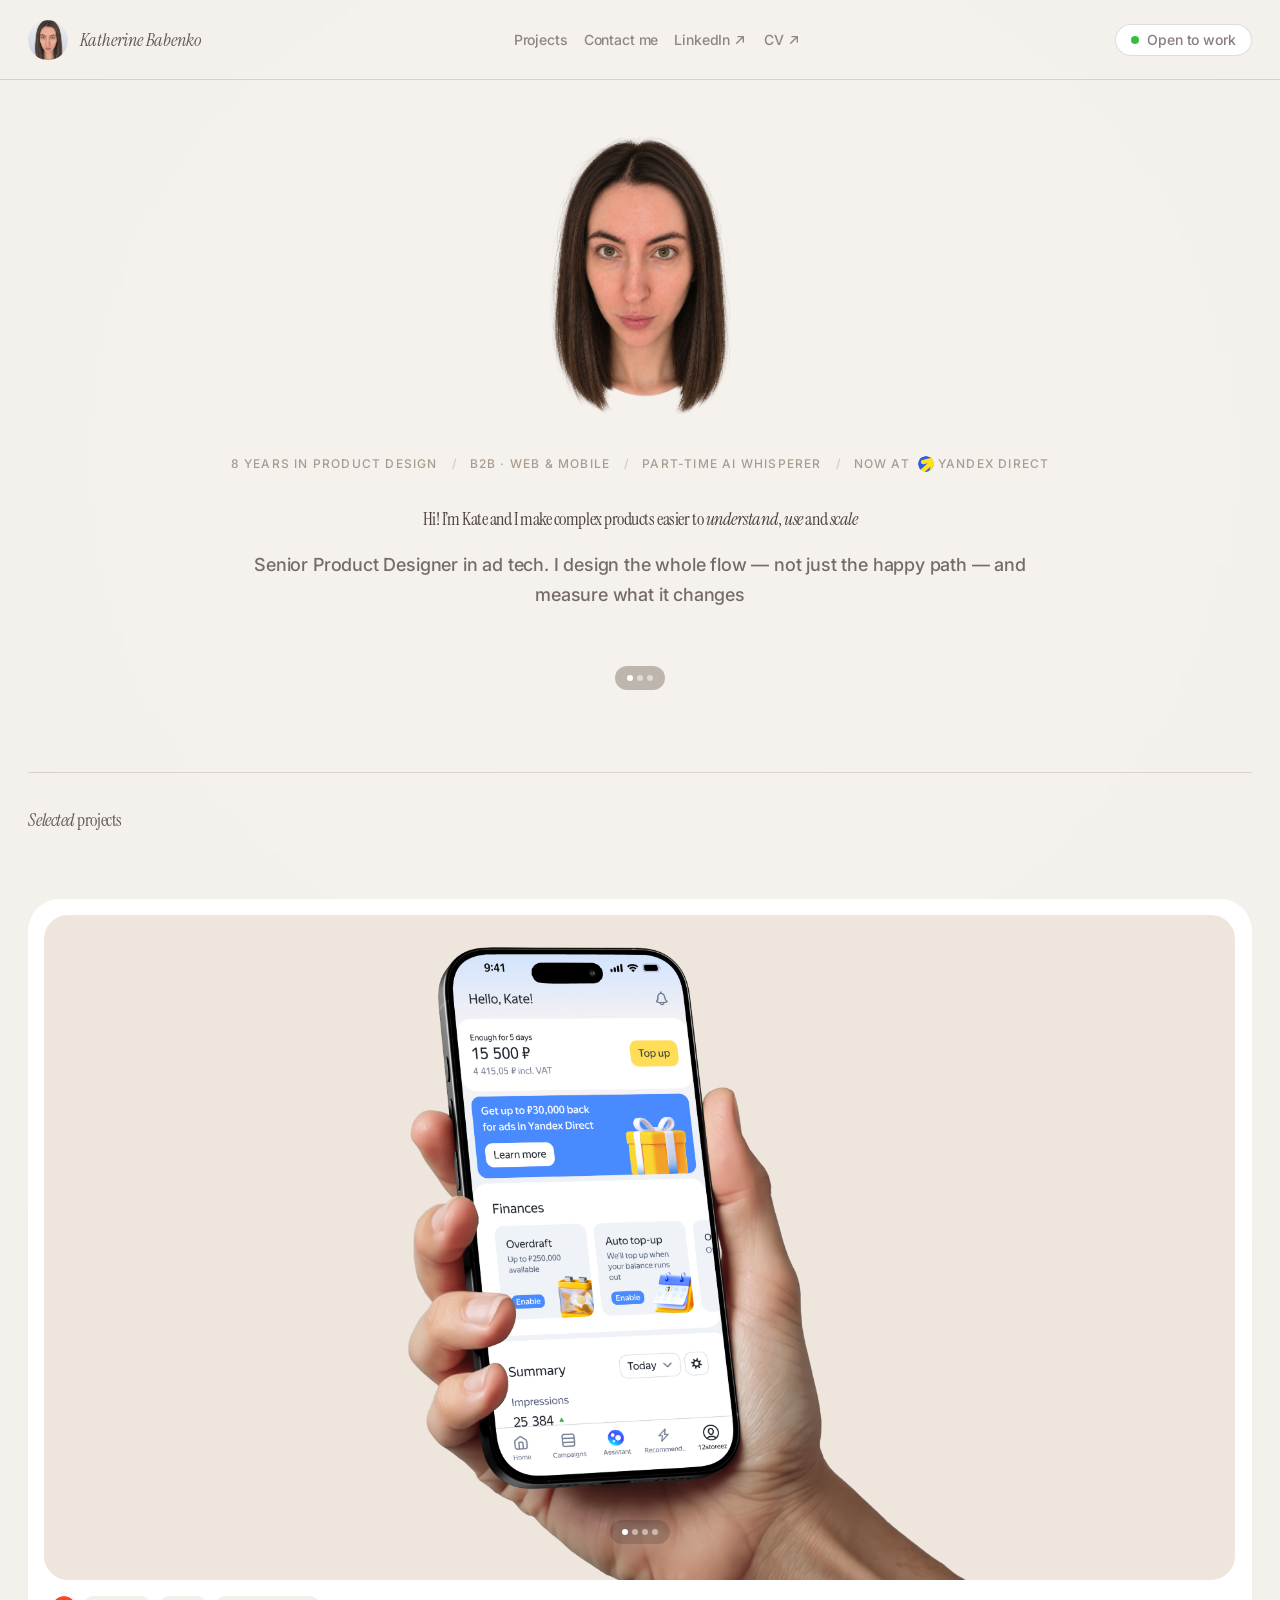
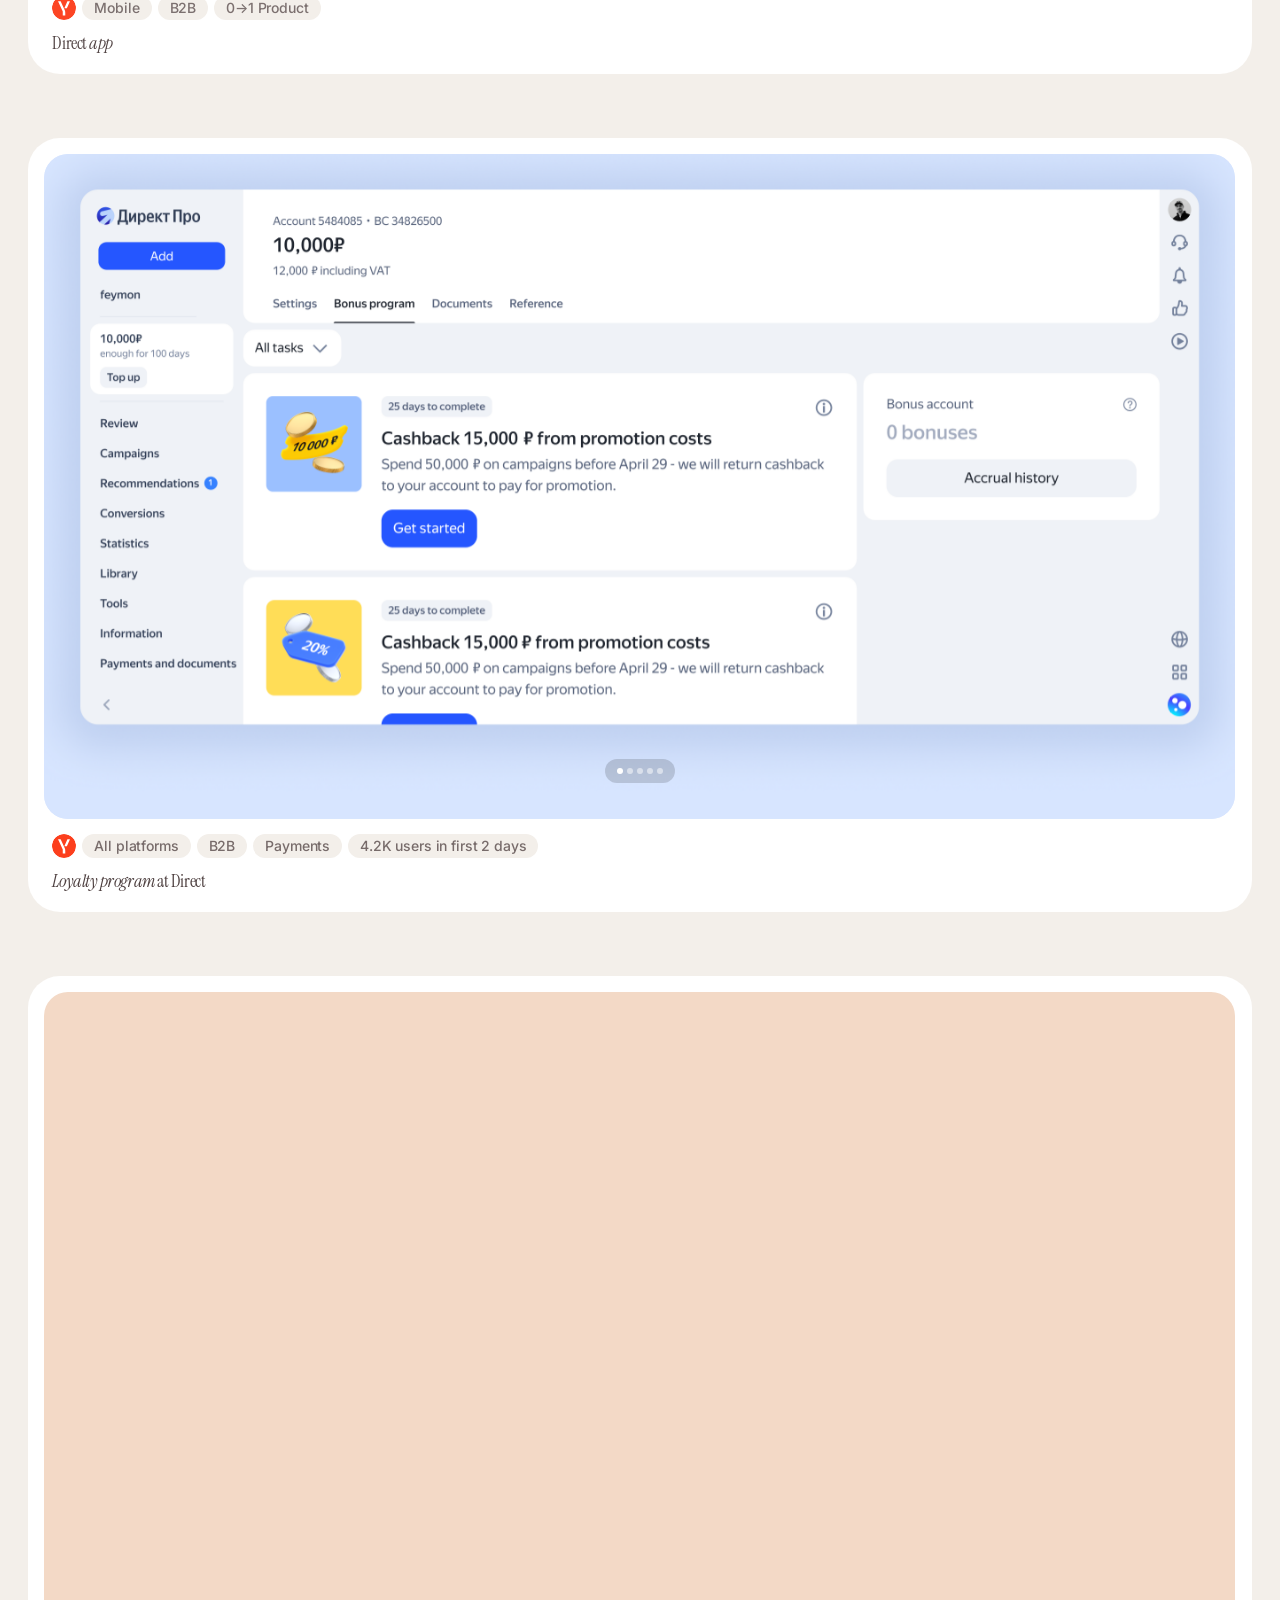
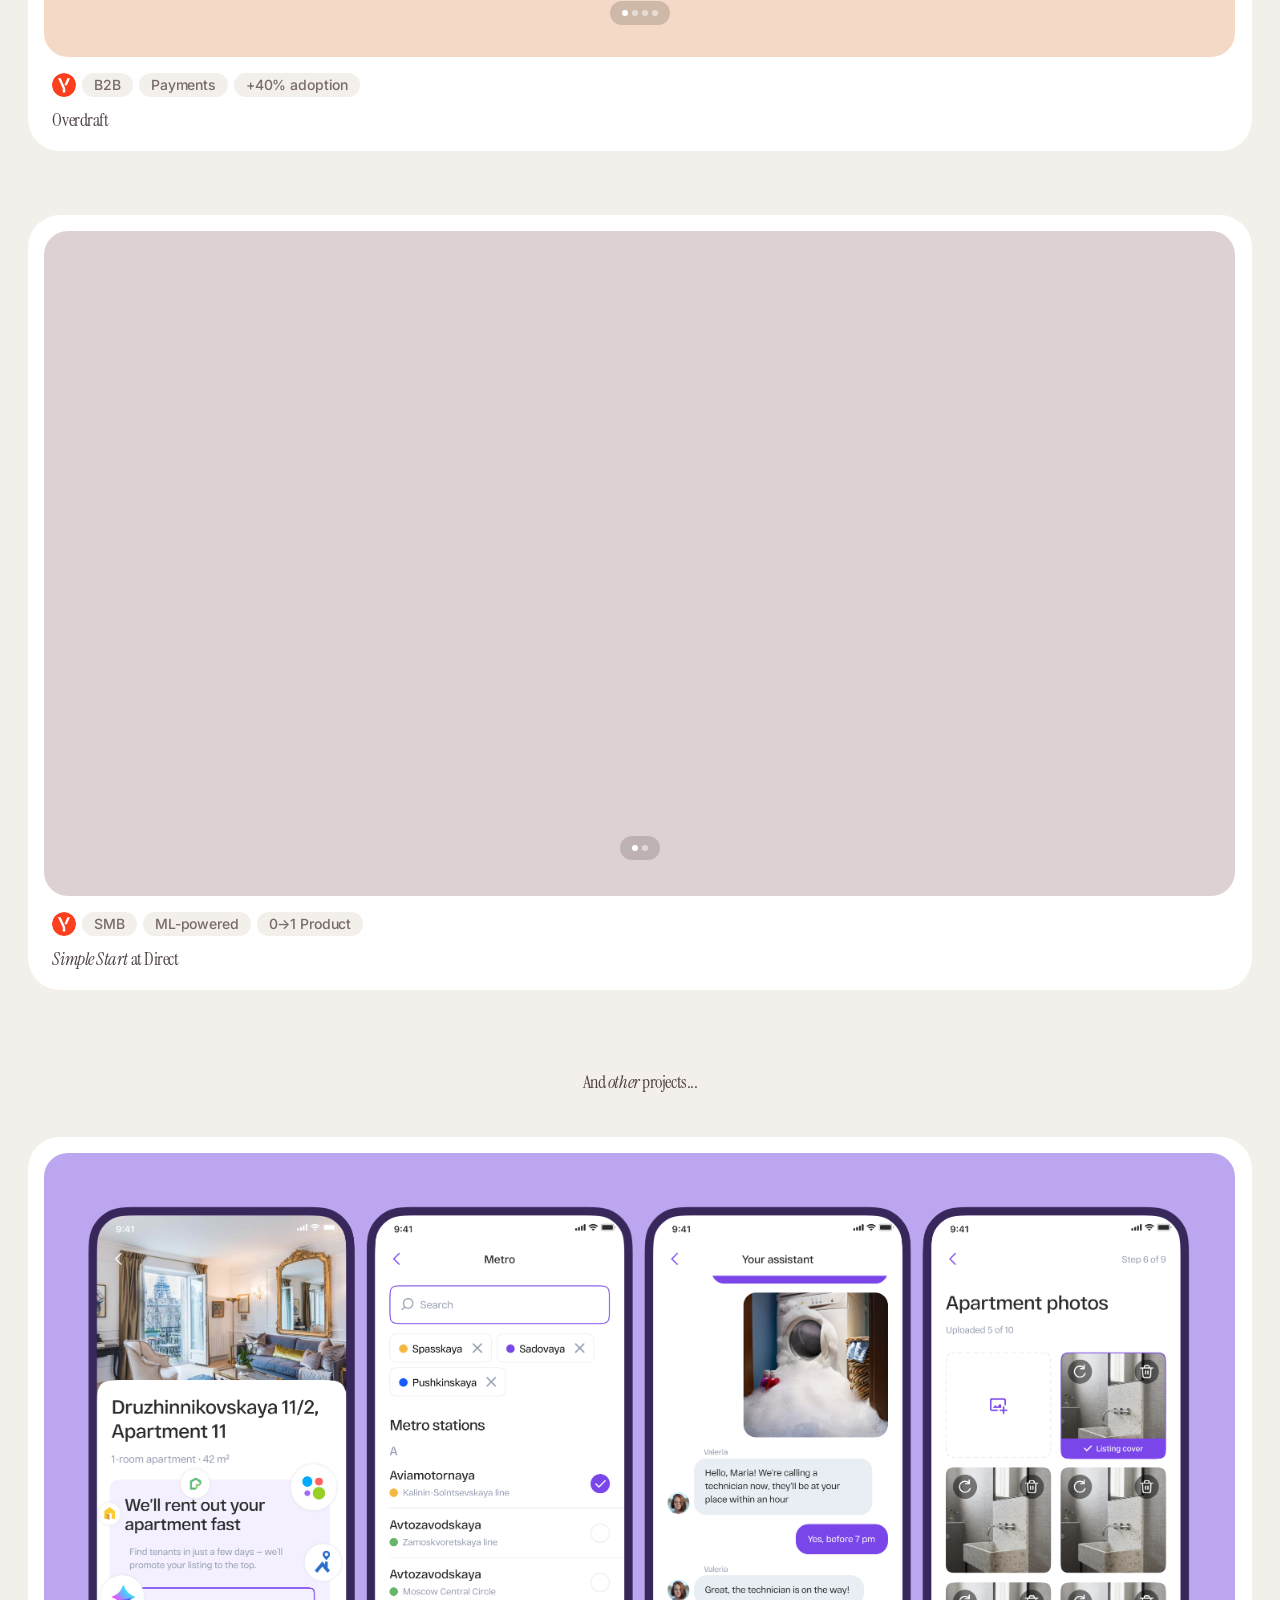
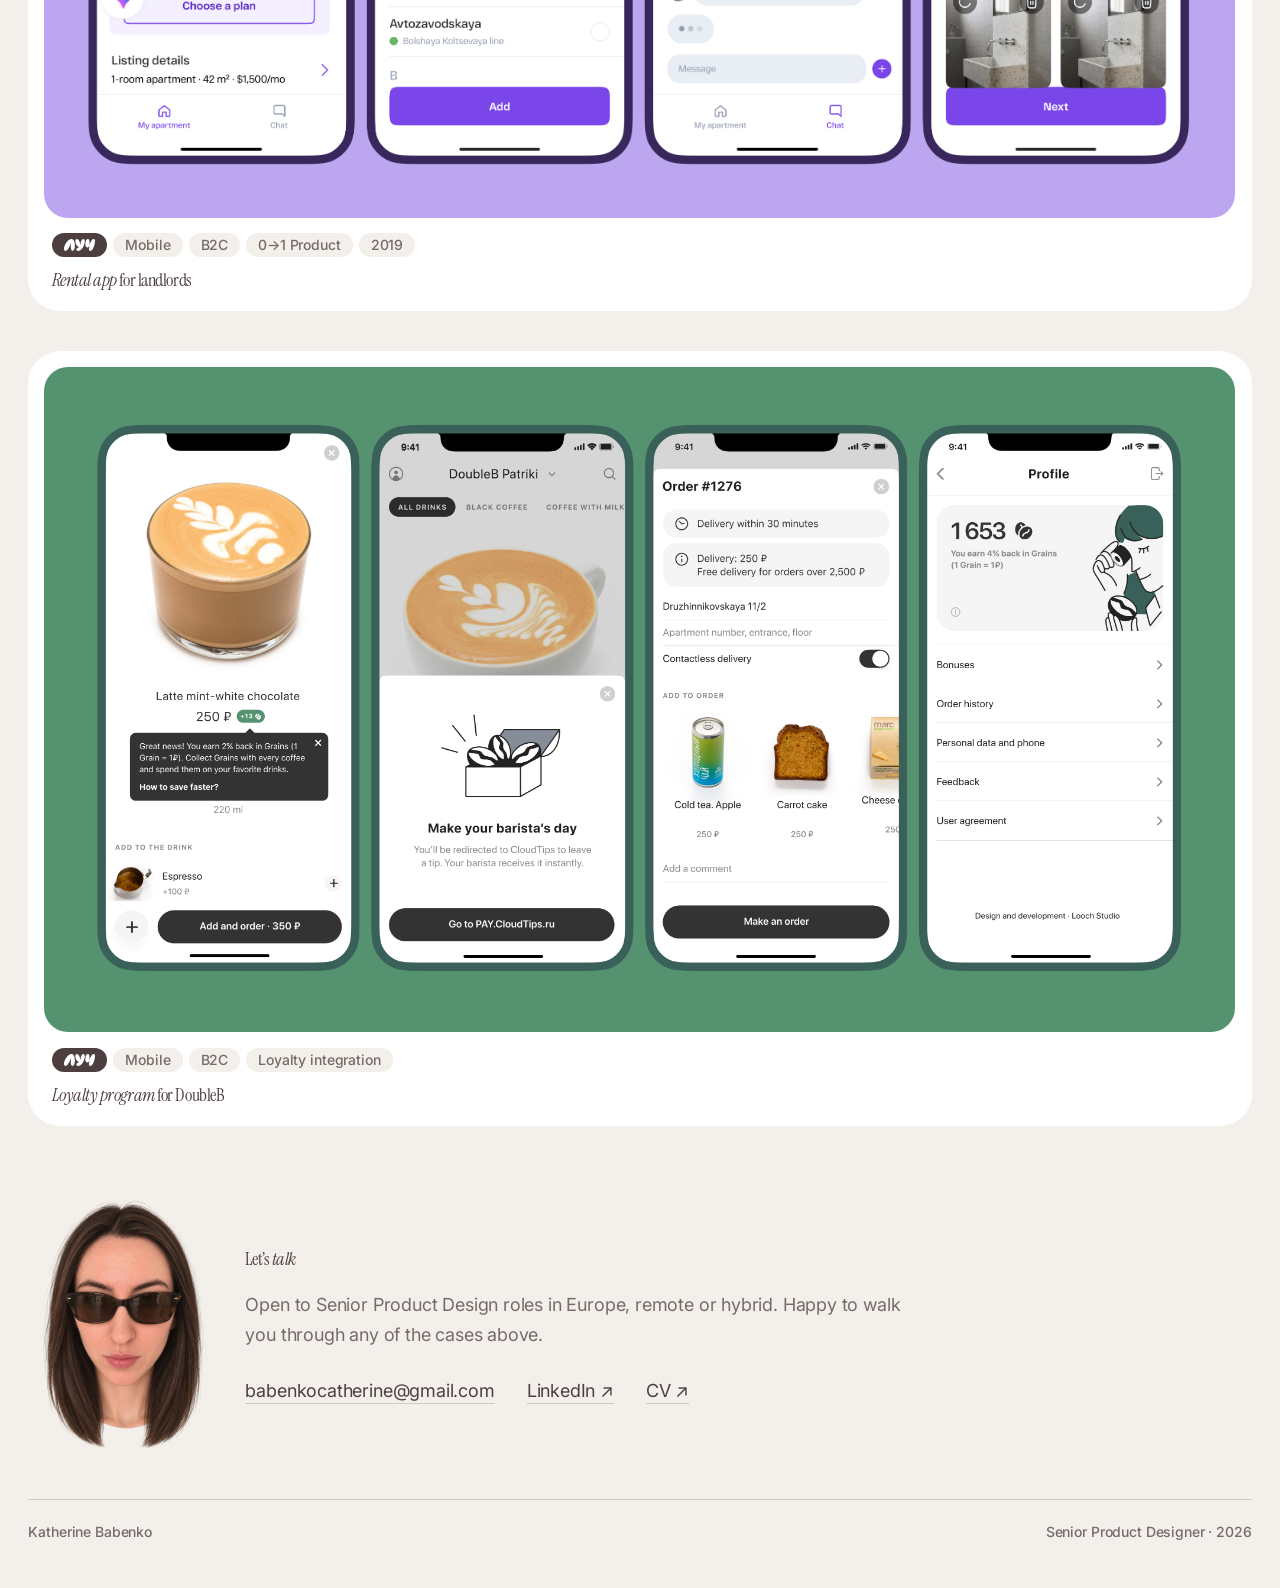
==== commit 69ce7def: "Сайт как есть на 16.10.2026: исходная точка Co-Authored-By: Claude Opus 5.5 <noreply@anthropic.com>" ====
--- a/index.html
+++ b/index.html
@@ -1,1330 +1,685 @@
-<!doctype html>
+<!DOCTYPE html>
 <html lang="en">
-<head>
-<meta charset="utf-8" />
-<meta name="viewport" content="width=device-width, initial-scale=1" />
-<title>Kate Babenko — Product Designer</title>
-<link rel="preconnect" href="https://fonts.googleapis.com">
-<link rel="preconnect" href="https://fonts.gstatic.com" crossorigin>
-<link href="https://fonts.googleapis.com/css2?family=Instrument+Serif:ital@0;1&family=Fraunces:ital,opsz,wght@0,9..144,300..700;1,9..144,300..700&family=Figtree:wght@300;400;500;600&family=JetBrains+Mono:wght@400;500&family=Newsreader:ital,opsz,wght@0,6..72,300..700;1,6..72,300..700&display=swap" rel="stylesheet">
-<style>
-  /* ===== TOKENS ===== */
-  :root {
-    /* type */
-    --font-display: "Instrument Serif", "Newsreader", Georgia, serif;
-    --font-sans: "Figtree", ui-sans-serif, system-ui, -apple-system, "Helvetica Neue", sans-serif;
-    --font-mono: "JetBrains Mono", ui-monospace, monospace;
-
-    /* warm off-white palette */
-    --bg:        oklch(0.975 0.008 75);
-    --bg-elev:   oklch(0.985 0.006 75);
-    --ink:       oklch(0.22 0.012 60);
-    --ink-2:     oklch(0.42 0.012 60);
-    --ink-3:     oklch(0.62 0.010 60);
-    --rule:      oklch(0.90 0.010 75);
-
-    /* muted accents — shared chroma 0.06 */
-    --sage:      oklch(0.86 0.055 145);
-    --sky:       oklch(0.87 0.050 230);
-    --sand:      oklch(0.90 0.045 80);
-    --blush:     oklch(0.88 0.045 30);
-    --lilac:     oklch(0.85 0.055 305);
-
-    /* sizes */
-    --step--1: 0.8125rem;   /* 13 */
-    --step-0:  0.9375rem;   /* 15 */
-    --step-1:  1.0625rem;   /* 17 */
-    --step-2:  1.375rem;    /* 22 */
-    --step-3:  2rem;        /* 32 */
-    --step-4:  3rem;        /* 48 */
-    --step-5:  4.5rem;      /* 72 */
-    --step-6:  7rem;        /* 112 */
-    --step-7:  10rem;       /* 160 */
-
-    /* spacing */
-    --s-1: 8px;
-    --s-2: 16px;
-    --s-3: 24px;
-    --s-4: 40px;
-    --s-5: 64px;
-    --s-6: 96px;
-    --s-7: 160px;
-
-    --radius: 14px;
-    --radius-lg: 22px;
-
-    --max: 1440px;
-  }
-
-  * { box-sizing: border-box; }
-  html, body { margin: 0; padding: 0; }
-  html { scroll-behavior: smooth; }
-  body {
-    font-family: var(--font-sans);
-    background: var(--bg);
-    color: var(--ink);
-    font-size: var(--step-1);
-    line-height: 1.55;
-    -webkit-font-smoothing: antialiased;
-    text-rendering: optimizeLegibility;
-    font-feature-settings: "ss01", "ss02", "cv11";
-  }
-
-  ::selection { background: var(--sage); color: var(--ink); }
-
-  a { color: inherit; text-decoration: none; }
-
-  .wrap {
-    max-width: var(--max);
-    margin: 0 auto;
-    padding: 0 clamp(20px, 4vw, 56px);
-  }
-
-  .mono {
-    font-family: var(--font-mono);
-    font-size: var(--step--1);
-    letter-spacing: 0.02em;
-    color: var(--ink-3);
-    text-transform: uppercase;
-  }
-
-  .serif {
-    font-family: var(--font-display);
-    font-weight: 400;
-    letter-spacing: -0.015em;
-    line-height: 1;
-  }
-
-  /* ========= HEADER ========= */
-  header.nav {
-    position: sticky;
-    top: 0;
-    z-index: 40;
-    background: color-mix(in oklch, var(--bg) 82%, transparent);
-    backdrop-filter: saturate(130%) blur(10px);
-    -webkit-backdrop-filter: saturate(130%) blur(10px);
-    border-bottom: 1px solid transparent;
-    transition: border-color .2s ease;
-  }
-  header.nav.scrolled { border-bottom-color: var(--rule); }
-  header.nav .wrap {
-    display: flex;
-    align-items: center;
-    justify-content: space-between;
-    padding-top: 18px;
-    padding-bottom: 18px;
-  }
-  .brand {
-    display: inline-flex;
-    align-items: baseline;
-    gap: 10px;
-    font-size: var(--step-0);
-    color: var(--ink);
-  }
-  .brand b { font-weight: 500; letter-spacing: -0.01em; }
-  .brand .dot {
-    width: 7px; height: 7px; border-radius: 50%;
-    background: var(--ink);
-    display: inline-block;
-    transform: translateY(-2px);
-  }
-  .brand .role {
-    font-family: var(--font-display);
-    font-style: italic;
-    font-size: var(--step-1);
-    color: var(--ink-2);
-    font-weight: 300;
-  }
-  nav.links {
-    display: flex;
-    gap: 28px;
-    align-items: center;
-    font-size: var(--step-0);
-    color: var(--ink-2);
-  }
-  nav.links a {
-    position: relative;
-    padding: 6px 0;
-  }
-  nav.links a:hover { color: var(--ink); }
-  nav.links a::after {
-    content: "";
-    position: absolute;
-    left: 0; right: 0; bottom: 2px;
-    height: 1px;
-    background: var(--ink);
-    transform: scaleX(0);
-    transform-origin: left;
-    transition: transform .25s ease;
-  }
-  nav.links a:hover::after { transform: scaleX(1); }
-  .availability {
-    display: inline-flex;
-    align-items: center;
-    gap: 8px;
-    font-size: var(--step--1);
-    color: var(--ink-2);
-    padding: 6px 12px;
-    border: 1px solid var(--rule);
-    border-radius: 999px;
-    background: var(--bg-elev);
-  }
-  .pulse {
-    width: 7px; height: 7px; border-radius: 50%;
-    background: oklch(0.70 0.15 150);
-    box-shadow: 0 0 0 0 oklch(0.70 0.15 150 / 0.7);
-    animation: pulse 2.2s ease-out infinite;
-  }
-  @keyframes pulse {
-    0%   { box-shadow: 0 0 0 0 oklch(0.70 0.15 150 / 0.55); }
-    70%  { box-shadow: 0 0 0 8px oklch(0.70 0.15 150 / 0); }
-    100% { box-shadow: 0 0 0 0 oklch(0.70 0.15 150 / 0); }
-  }
-
-  /* ========= HERO ========= */
-  .hero {
-    padding: clamp(90px, 14vh, 180px) 0 clamp(80px, 12vh, 140px);
-    position: relative;
-  }
-  .hero .meta-row {
-    display: flex;
-    justify-content: space-between;
-    align-items: center;
-    gap: 24px;
-    margin-bottom: 56px;
-    color: var(--ink-3);
-  }
-  .hero h1 {
-    font-family: var(--font-display);
-    font-weight: 400;
-    font-size: clamp(3.25rem, 9.5vw, 10.5rem);
-    line-height: 0.95;
-    letter-spacing: -0.028em;
-    margin: 0;
-    color: var(--ink);
-  }
-  .hero h1 .em {
-    font-style: italic;
-    color: var(--ink);
-    position: relative;
-  }
-  .hero h1 .em::before {
-    content: "";
-    position: absolute;
-    left: -0.04em; right: -0.04em;
-    bottom: 0.12em;
-    height: 0.34em;
-    background: var(--sage);
-    z-index: -1;
-    border-radius: 2px;
-    transform: skewX(-6deg);
-  }
-  .hero h1 .sw {
-    font-family: var(--font-display);
-    font-style: italic;
-    color: var(--ink-2);
-    font-weight: 300;
-  }
-  .hero .sub {
-    margin-top: 48px;
-    display: grid;
-    grid-template-columns: 1fr 1fr;
-    gap: var(--s-5);
-    align-items: end;
-  }
-  .hero .sub p {
-    font-size: var(--step-2);
-    line-height: 1.4;
-    color: var(--ink-2);
-    max-width: 38ch;
-    margin: 0;
-    font-weight: 300;
-    letter-spacing: -0.005em;
-  }
-  .hero .sub p .ink { color: var(--ink); font-weight: 400; }
-  .hero .sub .now {
-    justify-self: end;
-    text-align: right;
-    color: var(--ink-3);
-    font-size: var(--step-0);
-    line-height: 1.5;
-  }
-  .hero .sub .now span { color: var(--ink); }
-
-  /* small drifting token in hero corner */
-  .tape {
-    position: absolute;
-    right: var(--s-4);
-    top: 180px;
-    transform: rotate(6deg);
-    background: var(--sand);
-    padding: 10px 14px;
-    border-radius: 8px;
-    font-family: var(--font-mono);
-    font-size: var(--step--1);
-    color: var(--ink);
-    box-shadow: 0 1px 0 rgba(0,0,0,0.04), 0 10px 30px -18px rgba(0,0,0,0.25);
-    letter-spacing: 0.02em;
-  }
-  .tape::before, .tape::after {
-    content: "";
-    position: absolute;
-    width: 22px; height: 8px;
-    background: color-mix(in srgb, var(--sand) 70%, white);
-    top: -4px;
-    opacity: 0.8;
-  }
-  .tape::before { left: 8px; transform: rotate(-4deg); }
-  .tape::after { right: 8px; transform: rotate(4deg); }
-
-  /* ========= SECTION HEADER ========= */
-  .section-head {
-    display: flex;
-    align-items: baseline;
-    justify-content: space-between;
-    border-top: 1px solid var(--rule);
-    padding-top: var(--s-3);
-    margin-bottom: var(--s-5);
-    gap: 32px;
-  }
-  .section-head .kicker {
-    display: inline-flex;
-    gap: 10px;
-    align-items: center;
-  }
-  .section-head h2 {
-    font-family: var(--font-display);
-    font-weight: 400;
-    font-size: clamp(2rem, 3.8vw, 3.5rem);
-    letter-spacing: -0.02em;
-    line-height: 1;
-    margin: 0;
-  }
-  .section-head h2 em { color: var(--ink-2); font-weight: 300; }
-  .section-head .aside {
-    color: var(--ink-3);
-    font-size: var(--step-0);
-    max-width: 30ch;
-    text-align: right;
-  }
-
-  /* ========= WORK ========= */
-  section.work { padding: var(--s-6) 0 var(--s-5); }
-
-  .cases {
-    display: grid;
-    grid-template-columns: 1fr 1fr;
-    gap: var(--s-3);
-  }
-  .case {
-    position: relative;
-    border-radius: var(--radius-lg);
-    overflow: hidden;
-    display: flex;
-    flex-direction: column;
-    transition: transform .4s cubic-bezier(.2,.7,.2,1), box-shadow .4s ease;
-    isolation: isolate;
-    text-decoration: none;
-    color: inherit;
-  }
-  .case:hover { transform: translateY(-3px); box-shadow: 0 30px 60px -40px rgba(20,20,20,0.25); }
-  .case.sage  { background: var(--sage); }
-  .case.sky   { background: var(--sky); }
-  .case.sand  { background: var(--sand); }
-  .case.blush { background: var(--blush); }
-  .case.lilac { background: var(--lilac); }
-
-  /* ===== Animated pastel gradient on hover (all cards) ===== */
-  .case { position: relative; }
-  .case::before {
-    content: "";
-    position: absolute;
-    inset: 0;
-    z-index: 0;
-    pointer-events: none;
-    border-radius: inherit;
-    background-size: 220% 220%;
-    background-position:
-      0% 0%, 100% 0%, 100% 100%, 0% 100%, 50% 50%;
-    opacity: 0;
-    transition: opacity .8s ease;
-    filter: blur(0.5px) saturate(115%);
-  }
-  .case:hover::before {
-    opacity: 1;
-    animation: pastelDrift 14s ease-in-out infinite;
-  }
-  .case > * { position: relative; z-index: 1; }
-  .case .preview { background: white; }
-
-  /* per-card palettes \u2014 all share the same drift, hues differ */
-  .case.lilac::before {
-    background:
-      radial-gradient(38% 55% at 18% 22%, oklch(0.90 0.08 320 / 0.95), transparent 65%),
-      radial-gradient(40% 55% at 82% 18%, oklch(0.92 0.07 230 / 0.85), transparent 60%),
-      radial-gradient(45% 60% at 72% 82%, oklch(0.93 0.07 80  / 0.85), transparent 60%),
-      radial-gradient(45% 60% at 22% 80%, oklch(0.92 0.07 150 / 0.85), transparent 60%),
-      radial-gradient(60% 70% at 50% 50%, oklch(0.93 0.06 30  / 0.50), transparent 70%);
-  }
-  .case.sage::before {
-    background:
-      radial-gradient(38% 55% at 18% 22%, oklch(0.92 0.07 150 / 0.95), transparent 65%),
-      radial-gradient(40% 55% at 82% 18%, oklch(0.93 0.07 80  / 0.85), transparent 60%),
-      radial-gradient(45% 60% at 72% 82%, oklch(0.92 0.07 230 / 0.85), transparent 60%),
-      radial-gradient(45% 60% at 22% 80%, oklch(0.90 0.08 320 / 0.75), transparent 60%),
-      radial-gradient(60% 70% at 50% 50%, oklch(0.94 0.05 110 / 0.55), transparent 70%);
-  }
-  .case.sky::before {
-    background:
-      radial-gradient(38% 55% at 18% 22%, oklch(0.92 0.07 230 / 0.95), transparent 65%),
-      radial-gradient(40% 55% at 82% 18%, oklch(0.90 0.08 320 / 0.85), transparent 60%),
-      radial-gradient(45% 60% at 72% 82%, oklch(0.93 0.07 200 / 0.85), transparent 60%),
-      radial-gradient(45% 60% at 22% 80%, oklch(0.92 0.07 150 / 0.75), transparent 60%),
-      radial-gradient(60% 70% at 50% 50%, oklch(0.94 0.05 250 / 0.55), transparent 70%);
-  }
-  .case.sand::before {
-    background:
-      radial-gradient(38% 55% at 18% 22%, oklch(0.93 0.07 80  / 0.95), transparent 65%),
-      radial-gradient(40% 55% at 82% 18%, oklch(0.93 0.06 30  / 0.85), transparent 60%),
-      radial-gradient(45% 60% at 72% 82%, oklch(0.92 0.07 150 / 0.80), transparent 60%),
-      radial-gradient(45% 60% at 22% 80%, oklch(0.90 0.08 320 / 0.65), transparent 60%),
-      radial-gradient(60% 70% at 50% 50%, oklch(0.95 0.04 90  / 0.55), transparent 70%);
-  }
-  .case.blush::before {
-    background:
-      radial-gradient(38% 55% at 18% 22%, oklch(0.93 0.06 30  / 0.95), transparent 65%),
-      radial-gradient(40% 55% at 82% 18%, oklch(0.90 0.08 320 / 0.85), transparent 60%),
-      radial-gradient(45% 60% at 72% 82%, oklch(0.93 0.07 80  / 0.80), transparent 60%),
-      radial-gradient(45% 60% at 22% 80%, oklch(0.92 0.07 230 / 0.65), transparent 60%),
-      radial-gradient(60% 70% at 50% 50%, oklch(0.95 0.04 50  / 0.55), transparent 70%);
-  }
-
-  @keyframes pastelDrift {
-    0%   { background-position: 0% 0%, 100% 0%, 100% 100%, 0% 100%, 50% 50%; }
-    25%  { background-position: 30% 20%, 70% 30%, 70% 70%, 30% 80%, 60% 40%; }
-    50%  { background-position: 100% 100%, 0% 100%, 0% 0%, 100% 0%, 40% 60%; }
-    75%  { background-position: 70% 80%, 30% 70%, 30% 30%, 70% 20%, 60% 50%; }
-    100% { background-position: 0% 0%, 100% 0%, 100% 100%, 0% 100%, 50% 50%; }
-  }
-  @media (prefers-reduced-motion: reduce) {
-    .case:hover::before { animation: none; }
-  }
-
-  /* preview / screenshot slot */
-  .case .preview {
-    position: relative;
-    margin: 14px 14px 0;
-    border-radius: 12px;
-    aspect-ratio: 16 / 10;
-    background: white;
-    border: 1px solid color-mix(in srgb, var(--ink) 6%, transparent);
-    overflow: hidden;
-    display: grid;
-    place-items: center;
-  }
-  .case .preview::before {
-    content: none;
-  }
-  .case .preview .ph {
-    font-family: var(--font-mono);
-    font-size: var(--step--1);
-    text-transform: uppercase;
-    letter-spacing: 0.06em;
-    color: var(--ink-2);
-    background: color-mix(in srgb, white 85%, transparent);
-    padding: 6px 10px;
-    border-radius: 6px;
-    z-index: 1;
-  }
-  .case .preview img {
-    max-width: 100%;
-    max-height: 100%;
-    width: auto;
-    height: auto;
-    object-fit: contain;
-    object-position: center center;
-    display: block;
-    margin: auto;
-  }
-  .case .preview img.contain {
-    object-fit: contain;
-    padding: 18px;
-    width: 100%;
-    height: 100%;
-  }
-
-  .case .body {
-    padding: 22px 28px 24px;
-    display: flex;
-    flex-direction: column;
-    gap: 14px;
-    flex: 1;
-  }
-
-  .case .top {
-    display: flex;
-    justify-content: space-between;
-    align-items: center;
-    color: var(--ink-2);
-    font-size: var(--step--1);
-    font-family: var(--font-mono);
-    text-transform: uppercase;
-    letter-spacing: 0.04em;
-    margin-bottom: 18px;
-  }
-  .case .top .tag {
-    color: var(--ink-2);
-  }
-  .case .title {
-    font-family: var(--font-display);
-    font-size: clamp(1.7rem, 2.6vw, 2.4rem);
-    line-height: 1.02;
-    letter-spacing: -0.02em;
-    margin: 2px 0 0;
-    color: var(--ink);
-    font-weight: 400;
-    max-width: 18ch;
-  }
-  .case .title em { font-style: italic; color: var(--ink-2); }
-  .case .desc {
-    color: var(--ink-2);
-    max-width: 44ch;
-    font-size: var(--step-0);
-    line-height: 1.5;
-    margin: 0;
-  }
-  .case .row {
-    margin-top: auto;
-    display: flex;
-    justify-content: space-between;
-    align-items: stretch;
-    border-top: 1px solid color-mix(in srgb, var(--ink) 10%, transparent);
-    padding-top: 18px;
-    gap: 16px;
-    min-height: 72px;
-  }
-  .case .cta {
-    display: inline-flex;
-    align-items: center;
-    gap: 12px;
-    padding: 0 22px 0 24px;
-    min-height: 56px;
-    background: var(--ink);
-    color: var(--bg);
-    border-radius: 999px;
-    font-size: var(--step-0);
-    letter-spacing: -0.005em;
-    font-weight: 500;
-    white-space: nowrap;
-    align-self: center;
-    transition: background .25s ease;
-  }
-  .case .cta svg { transition: transform .3s ease; display: block; }
-  .case:hover .cta { background: color-mix(in srgb, var(--ink) 82%, white); }
-  .case:hover .cta svg { transform: translate(3px, -3px); }
-
-  .case .metric {
-    display: flex;
-    flex-direction: row;
-    align-items: center;
-    gap: 14px;
-    min-width: 0;
-  }
-  .case .metric .big {
-    font-family: var(--font-display);
-    font-size: 56px;
-    line-height: 56px;
-    letter-spacing: -0.03em;
-    color: var(--ink);
-    display: inline-flex;
-    align-items: center;
-  }
-  .case .metric .big .tiny {
-    font-size: 0.42em;
-    font-style: italic;
-    color: var(--ink-2);
-    margin-left: 2px;
-    letter-spacing: 0;
-    vertical-align: 0.6em;
-  }
-  .case .metric .lbl {
-    font-family: var(--font-sans);
-    font-size: var(--step-0);
-    color: var(--ink-2);
-    text-transform: none;
-    letter-spacing: -0.005em;
-    max-width: 18ch;
-    line-height: 1.25;
-    font-weight: 400;
-  }
-  .case .tag {
-    font-family: var(--font-mono);
-    font-size: var(--step--1);
-    color: var(--ink-2);
-    text-transform: uppercase;
-    letter-spacing: 0.05em;
-  }
-
-  /* visual glyphs inside cases — abstract, not illustration */
-  .viz {
-    position: absolute;
-    inset: auto 0 38% 0;
-    pointer-events: none;
-    opacity: 0.9;
-  }
-  .viz.sage-viz {
-    right: 30px; left: auto; top: 30px; bottom: auto;
-    width: 140px; height: 140px;
-  }
-  .viz.sage-viz svg { width: 100%; height: 100%; }
-
-  /* Make the first wide — side-by-side preview + body */
-  .case.wide { grid-column: span 2; }
-  .case.wide { flex-direction: row; }
-  .case.wide .preview {
-    margin: 14px 0 14px 14px;
-    flex: 1.1;
-    aspect-ratio: auto;
-    min-height: 360px;
-  }
-  .case.wide .body {
-    flex: 1;
-    padding: 32px 36px 28px;
-    justify-content: space-between;
-  }
-  .case.wide .title { font-size: clamp(2rem, 3.4vw, 3rem); max-width: 16ch; }
-
-  /* ========= METRICS ========= */
-  section.metrics { padding: var(--s-6) 0; }
-  .metrics-grid {
-    display: grid;
-    grid-template-columns: repeat(4, 1fr);
-    gap: 1px;
-    background: var(--rule);
-    border-top: 1px solid var(--rule);
-    border-bottom: 1px solid var(--rule);
-  }
-  .metric-cell {
-    background: var(--bg);
-    padding: 44px 28px 36px;
-    display: flex;
-    flex-direction: column;
-    gap: 14px;
-  }
-  .metric-cell .num {
-    font-family: var(--font-display);
-    font-weight: 400;
-    font-size: clamp(3.8rem, 7vw, 6.5rem);
-    line-height: 0.9;
-    letter-spacing: -0.035em;
-    color: var(--ink);
-  }
-  .metric-cell .num .tiny {
-    font-family: var(--font-display);
-    font-style: italic;
-    font-size: 0.4em;
-    color: var(--ink-2);
-    vertical-align: 0.6em;
-    margin-left: 4px;
-    letter-spacing: 0;
-  }
-  .metric-cell .lbl {
-    font-size: var(--step-0);
-    color: var(--ink-2);
-    max-width: 22ch;
-    line-height: 1.45;
-  }
-  .metric-cell .lbl b { color: var(--ink); font-weight: 500; }
-
-  /* ========= APPROACH (editorial) ========= */
-  section.approach {
-    padding: var(--s-6) 0;
-  }
-  .approach-body {
-    display: grid;
-    grid-template-columns: 1fr 2fr;
-    gap: var(--s-6);
-    align-items: start;
-  }
-  .approach-body .lead {
-    font-family: var(--font-display);
-    font-size: clamp(1.6rem, 2.5vw, 2.2rem);
-    line-height: 1.15;
-    letter-spacing: -0.015em;
-    color: var(--ink);
-    font-weight: 400;
-  }
-  .approach-body .lead em { color: var(--ink-2); }
-  .approach-body .cols {
-    columns: 2;
-    column-gap: var(--s-5);
-    color: var(--ink-2);
-    font-size: var(--step-1);
-    line-height: 1.65;
-  }
-  .approach-body .cols p { margin: 0 0 1em; break-inside: avoid; }
-  .approach-body .cols p::first-letter {
-  }
-  .approach-body .cols .drop {
-    font-family: var(--font-display);
-    float: left;
-    font-size: 3.6em;
-    line-height: 0.85;
-    padding: 0.08em 0.1em 0 0;
-    color: var(--ink);
-  }
-
-  /* ========= CONTACT ========= */
-  section.contact {
-    padding: var(--s-7) 0 var(--s-6);
-    border-top: 1px solid var(--rule);
-    position: relative;
-  }
-  .contact .label {
-    color: var(--ink-3);
-    font-family: var(--font-mono);
-    text-transform: uppercase;
-    font-size: var(--step--1);
-    letter-spacing: 0.04em;
-    margin-bottom: var(--s-4);
-  }
-  .contact h2 {
-    font-family: var(--font-display);
-    font-weight: 400;
-    font-size: clamp(3rem, 8vw, 8rem);
-    line-height: 1;
-    letter-spacing: -0.03em;
-    margin: 0 0 var(--s-4);
-    color: var(--ink);
-  }
-  .contact h2 em { color: var(--ink-2); font-weight: 300; }
-  .contact .mail {
-    display: inline-flex;
-    align-items: center;
-    gap: 16px;
-    font-family: var(--font-display);
-    font-size: clamp(1.6rem, 3vw, 2.4rem);
-    color: var(--ink);
-    border-bottom: 1px solid var(--ink);
-    padding-bottom: 6px;
-    transition: color .2s, border-color .2s, transform .3s;
-  }
-  .contact .mail:hover { color: var(--ink-2); border-color: var(--ink-2); transform: translateX(4px); }
-  .contact .mail svg { transition: transform .3s; }
-  .contact .mail:hover svg { transform: translate(4px, -4px); }
-  .contact .note {
-    margin-top: var(--s-4);
-    color: var(--ink-2);
-    max-width: 44ch;
-    font-size: var(--step-1);
-    line-height: 1.55;
-  }
-
-  /* ========= FOOTER ========= */
-  footer.ft {
-    padding: var(--s-4) 0 var(--s-4);
-    color: var(--ink-3);
-    font-size: var(--step--1);
-    border-top: 1px solid var(--rule);
-  }
-  footer.ft .wrap {
-    display: flex;
-    justify-content: space-between;
-    align-items: center;
-    gap: 16px;
-    flex-wrap: wrap;
-  }
-  footer.ft .socials { display: flex; gap: 20px; }
-  footer.ft a:hover { color: var(--ink); }
-  footer.ft .mono { color: var(--ink-3); }
-
-  /* ========= TYPE NOTES (quiet teaching moment) ========= */
-  section.typenotes {
-    padding: var(--s-6) 0;
-    border-top: 1px solid var(--rule);
-  }
-  .type-grid {
-    display: grid;
-    grid-template-columns: repeat(3, 1fr);
-    gap: var(--s-3);
-    margin-top: var(--s-4);
-  }
-  .type-card {
-    border: 1px solid var(--rule);
-    border-radius: var(--radius);
-    padding: 28px 26px;
-    background: var(--bg-elev);
-    display: flex;
-    flex-direction: column;
-    gap: 18px;
-    min-height: 300px;
-  }
-  .type-card .idx {
-    font-family: var(--font-mono);
-    font-size: var(--step--1);
-    color: var(--ink-3);
-    display: flex;
-    justify-content: space-between;
-    text-transform: uppercase;
-    letter-spacing: 0.06em;
-  }
-  .type-card .demo {
-    display: flex;
-    flex-direction: column;
-    gap: 6px;
-  }
-  .type-card .demo .h {
-    font-size: 2.4rem;
-    line-height: 1;
-    letter-spacing: -0.02em;
-  }
-  .type-card .demo .b {
-    font-size: var(--step-0);
-    color: var(--ink-2);
-    line-height: 1.5;
-  }
-  .type-card .why {
-    margin-top: auto;
-    color: var(--ink-2);
-    font-size: var(--step-0);
-    line-height: 1.55;
-  }
-  .type-card .why b { color: var(--ink); font-weight: 500; }
-
-  /* type pairings */
-  .pair-1 .h { font-family: "Instrument Serif", serif; }
-  .pair-1 .b { font-family: "Figtree", system-ui, sans-serif; }
-  .pair-2 .h { font-family: "Fraunces", serif; font-weight: 400; }
-  .pair-2 .b { font-family: "Figtree", system-ui, sans-serif; }
-  .pair-3 .h { font-family: "Newsreader", serif; font-style: italic; font-weight: 400; }
-  .pair-3 .b { font-family: "JetBrains Mono", monospace; font-size: 0.85rem !important; }
-
-  /* ========= TWEAKS PANEL ========= */
-  .tweaks {
-    position: fixed;
-    bottom: 20px;
-    right: 20px;
-    width: 280px;
-    background: var(--bg-elev);
-    border: 1px solid var(--rule);
-    border-radius: 14px;
-    padding: 16px 18px;
-    font-size: var(--step--1);
-    color: var(--ink-2);
-    box-shadow: 0 20px 40px -20px rgba(0,0,0,0.25);
-    z-index: 60;
-    display: none;
-  }
-  .tweaks.visible { display: block; }
-  .tweaks h4 {
-    margin: 0 0 12px;
-    font-family: var(--font-mono);
-    text-transform: uppercase;
-    font-size: var(--step--1);
-    letter-spacing: 0.08em;
-    color: var(--ink);
-    display: flex;
-    justify-content: space-between;
-    align-items: center;
-  }
-  .tweaks .row {
-    display: flex;
-    justify-content: space-between;
-    align-items: center;
-    gap: 8px;
-    padding: 8px 0;
-    border-top: 1px solid var(--rule);
-  }
-  .tweaks .row:first-of-type { border-top: none; }
-  .tweaks .row label { color: var(--ink-2); }
-  .tweaks .seg {
-    display: flex;
-    gap: 4px;
-    background: var(--bg);
-    border: 1px solid var(--rule);
-    border-radius: 8px;
-    padding: 3px;
-  }
-  .tweaks .seg button {
-    background: none;
-    border: 0;
-    padding: 4px 8px;
-    font-family: var(--font-mono);
-    font-size: 11px;
-    letter-spacing: 0.04em;
-    color: var(--ink-3);
-    border-radius: 5px;
-    cursor: pointer;
-    text-transform: uppercase;
-  }
-  .tweaks .seg button.on {
-    background: var(--ink);
-    color: var(--bg);
-  }
-  .tweaks .swatches { display: flex; gap: 6px; }
-  .tweaks .sw {
-    width: 20px; height: 20px; border-radius: 5px;
-    border: 1px solid var(--rule);
-    cursor: pointer;
-  }
-  .tweaks .sw.on { outline: 2px solid var(--ink); outline-offset: 2px; }
-
-  /* font family variants */
-  body[data-display="instrument"] { --font-display: "Instrument Serif", serif; }
-  body[data-display="fraunces"]   { --font-display: "Fraunces", serif; }
-  body[data-display="newsreader"] { --font-display: "Newsreader", serif; }
-
-  body[data-accent="sage"]  { --hero-hl: var(--sage); }
-  body[data-accent="sky"]   { --hero-hl: var(--sky); }
-  body[data-accent="sand"]  { --hero-hl: var(--sand); }
-  body[data-accent="blush"] { --hero-hl: var(--blush); }
-
-  .hero h1 .em::before { background: var(--hero-hl, var(--sage)); }
-
-  /* responsive */
-  @media (max-width: 960px) {
-    .hero .sub { grid-template-columns: 1fr; gap: 24px; }
-    .hero .sub .now { justify-self: start; text-align: left; }
-    .cases { grid-template-columns: 1fr; }
-    .case.wide { flex-direction: column; }
-    .case.wide .preview { margin: 14px 14px 0; aspect-ratio: 16/10; min-height: 0; }
-    .case.wide .body { padding: 22px 28px 24px; }
-    .metrics-grid { grid-template-columns: repeat(2, 1fr); }
-    .approach-body { grid-template-columns: 1fr; gap: var(--s-4); }
-    .approach-body .cols { columns: 1; }
-    .type-grid { grid-template-columns: 1fr; }
-    .tape { display: none; }
-    nav.links { gap: 16px; }
-    nav.links .hide-sm { display: none; }
-  }
-  @media (max-width: 560px) {
-    .wrap { padding: 0 22px; }
-    nav.links a:not(.availability):not(.cv) { display: none; }
-  }
-</style>
-</head>
-<body data-display="instrument" data-accent="sage">
-
-<!-- ================ TWEAKS CONFIG (persisted) ================ -->
-<script>
-  const TWEAK_DEFAULTS = /*EDITMODE-BEGIN*/{
-    "displayFont": "instrument",
-    "accent": "sage",
-    "density": "normal"
-  }/*EDITMODE-END*/;
-</script>
-
-<!-- ================ HEADER ================ -->
-<header class="nav" id="nav">
-  <div class="wrap">
-    <a href="#top" class="brand" aria-label="Home">
-      <span class="dot"></span>
-      <b>Kate Babenko</b>
-      <span class="role">— product designer</span>
-    </a>
-    <nav class="links" aria-label="Primary">
-      <a href="#work" class="hide-sm">Work</a>
-      <a href="#approach" class="hide-sm">Approach</a>
-      <a href="#contact" class="hide-sm">Contact</a>
-      <a href="/kate-alden-cv.pdf" class="cv">CV ↗</a>
-      <span class="availability" aria-label="Availability">
-        <span class="pulse"></span> Open, Q3 ’26
-      </span>
-    </nav>
-  </div>
-</header>
-
-<main id="top">
-
-<!-- ================ HERO ================ -->
-<section class="hero">
-  <div class="wrap">
-    <div class="meta-row">
-      <span class="mono">INDEX · 01 / PORTFOLIO · 2019—2026</span>
-      <span class="mono">WARSAW · 52.23°N, 21.01°E</span>
-    </div>
-
-    <h1>
-      I’m <span class="em">Kate</span> — a Product<br />
-      Designer with <span class="em">7 years</span><br />
-      of experience creating<br />
-      intuitive, high-performing<br />
-      <span class="sw">interfaces</span> for B2B &amp; B2C.
-    </h1>
-
-    <div class="sub">
-      <p>
-        I work at the seam of <span class="ink">research, systems, and product craft</span> — from ad platforms at Yandex to mobile apps used by hundreds of thousands of people.
-      </p>
-      <div class="now">
-        Most recently at<br />
-        <span>Yandex</span> · prev. a top-10 Russian design studio<br />
-        <span class="mono" style="display:block;margin-top:8px;">EST. 2018</span>
+  <head>
+    <meta charset="UTF-8" />
+    <meta name="viewport" content="width=device-width, initial-scale=1.0" />
+    <title>Katherine Babenko — Portfolio</title>
+    <link rel="preconnect" href="https://fonts.googleapis.com" />
+    <link rel="preconnect" href="https://fonts.gstatic.com" crossorigin />
+    <!-- Two families, and only the cuts the kit uses: Instrument Serif
+         upright + italic, Inter Medium. -->
+    <link
+      href="https://fonts.googleapis.com/css2?family=Instrument+Serif:ital@0;1&family=Inter:wght@500&family=Caveat&display=swap"
+      rel="stylesheet"
+    />
+    <!-- design system first: tokens, then components -->
+    <link rel="stylesheet" href="design-system.css" />
+    <link rel="stylesheet" href="styles.css" />
+    <link rel="stylesheet" href="mobile.css" />
+  </head>
+  <body>
+    <header class="nav" id="nav">
+      <div class="wrap">
+        <a href="#top" class="brand" aria-label="Home">
+          <span class="brand__avatar" aria-hidden="true">
+            <img src="assets/kate.png" alt="" width="45" height="45" />
+          </span>
+          <span class="brand__name">Katherine Babenko</span>
+        </a>
+        <nav class="links" aria-label="Primary">
+          <a href="#projects" class="hide-sm">Projects</a>
+          <a href="#contact" class="hide-sm">Contact me</a>
+          <a
+            href="https://www.linkedin.com/in/katherinebabenko/"
+            class="link--external hide-sm"
+            target="_blank"
+            rel="noopener noreferrer"
+          >
+            LinkedIn
+            <svg
+              class="link__icon"
+              width="16"
+              height="16"
+              viewBox="0 0 16 16"
+              fill="none"
+              aria-hidden="true"
+            >
+              <path
+                d="M5.33333 4.66667C5.33333 4.29848 5.63181 4 6 4L11.3333 4C11.7015 4 12 4.29848 12 4.66667V10C12 10.3682 11.7015 10.6667 11.3333 10.6667C10.9651 10.6667 10.6667 10.3682 10.6667 10V6.27614L5.13807 11.8047C4.87772 12.0651 4.45561 12.0651 4.19526 11.8047C3.93491 11.5444 3.93491 11.1223 4.19526 10.8619L9.72386 5.33333L6 5.33333C5.63181 5.33333 5.33333 5.03486 5.33333 4.66667Z"
+                fill="currentColor"
+              />
+            </svg>
+          </a>
+          <a
+            href="https://drive.google.com/file/d/1ZAZLYRgyDNmjrYebHz-nbRaCCRB7scmW/view?usp=sharing"
+            class="link--external"
+            target="_blank"
+            rel="noopener noreferrer"
+          >
+            CV
+            <svg
+              class="link__icon"
+              width="16"
+              height="16"
+              viewBox="0 0 16 16"
+              fill="none"
+              aria-hidden="true"
+            >
+              <path
+                d="M5.33333 4.66667C5.33333 4.29848 5.63181 4 6 4L11.3333 4C11.7015 4 12 4.29848 12 4.66667V10C12 10.3682 11.7015 10.6667 11.3333 10.6667C10.9651 10.6667 10.6667 10.3682 10.6667 10V6.27614L5.13807 11.8047C4.87772 12.0651 4.45561 12.0651 4.19526 11.8047C3.93491 11.5444 3.93491 11.1223 4.19526 10.8619L9.72386 5.33333L6 5.33333C5.63181 5.33333 5.33333 5.03486 5.33333 4.66667Z"
+                fill="currentColor"
+              />
+            </svg>
+          </a>
+        </nav>
+        <a href="#contact" class="availability" aria-label="Open to work — get in touch">
+          <span class="pulse"></span> Open to work
+        </a>
       </div>
-    </div>
-  </div>
-  <div class="tape">available · 2026</div>
-</section>
-
-<!-- ================ SELECTED WORK ================ -->
-<section class="work" id="work">
-  <div class="wrap">
-    <div class="section-head">
-      <div class="kicker">
-        <span class="mono">§ 01</span>
-        <h2>Selected <em>work</em></h2>
+    </header>
+
+    <main id="top">
+      <!-- HeroSlider — three versions of Kate on one structure.
+           Figma: 200:94679 (product designer), 173:23275 (tennis),
+           203:37850 (pink ranger). Every slide is the same four parts in
+           the same order; only the portrait, the meta line and the
+           statement change. Driven by slider.js, the same engine the
+           project cards use — here with --slider-edge narrowed so only
+           the outer fifths navigate and the middle stays readable. -->
+      <section
+        class="hero slider"
+        id="hero"
+        data-slider
+        aria-roledescription="carousel"
+        aria-label="Kate, three ways"
+      >
+        <!-- Figma 200:94680 — a white rectangle under a 500px blur, kept
+             as its own layer. It ends where it ends; nothing fades into
+             the section below it. -->
+        <div class="hero__glow" aria-hidden="true"></div>
+
+        <div class="slider__viewport hero__viewport">
+          <article class="slide hero__slide" aria-label="Product designer">
+            <div class="hero__portrait">
+              <img
+                src="assets/kate.png"
+                alt="Katherine Babenko"
+                width="280"
+                height="280"
+              />
+            </div>
+
+            <!-- The separators are read as punctuation, not content -->
+            <p class="hero__meta">
+              <span>8 years in product design</span>
+              <span class="hero__meta-rule" aria-hidden="true">/</span>
+              <span>B2B · web &amp; mobile</span>
+              <span class="hero__meta-rule" aria-hidden="true">/</span>
+              <span>Part-time AI whisperer</span>
+              <span class="hero__meta-rule" aria-hidden="true">/</span>
+              <span class="hero__meta-pair">
+                <span>Now at</span>
+                <span class="hero__meta-value">
+                  <img
+                    class="hero__meta-mark"
+                    src="assets/direct-icon-16.svg"
+                    alt=""
+                    width="16"
+                    height="16"
+                  />
+                  <span>Yandex Direct</span>
+                </span>
+              </span>
+            </p>
+
+            <h1 id="hero-heading" class="hero__title">
+              Hi! I’m Kate and I make complex products easier to
+              <em>understand</em>, <em>use</em> and <em>scale</em>
+            </h1>
+
+            <p class="hero__subtitle">
+              Senior Product Designer in ad tech. I design the whole flow — not just
+              the happy path — and measure what it changes
+            </p>
+          </article>
+
+          <article class="slide hero__slide" aria-label="Tennis">
+            <div class="hero__portrait">
+              <img
+                src="assets/hero/kate-tennis.png"
+                alt="Katherine Babenko in a tennis visor"
+                width="280"
+                height="280"
+              />
+            </div>
+
+            <p class="hero__meta">
+              <span>2+ years in tennis</span>
+              <span class="hero__meta-rule" aria-hidden="true">/</span>
+              <span>Working on my serve</span>
+              <span class="hero__meta-rule" aria-hidden="true">/</span>
+              <span class="hero__meta-pair">
+                <span>Team</span>
+                <span class="hero__meta-value">
+                  <span class="hero__meta-mark" aria-hidden="true">🎾</span>
+                  <span>Aryna Sabalenka</span>
+                </span>
+              </span>
+            </p>
+
+            <!-- The kit breaks both personal statements by hand, so the
+                 line is part of the writing rather than of the measure. -->
+            <h2 class="hero__title">
+              Still Kate, but now I make tennis balls<br />
+              <em>harder to return</em>
+            </h2>
+
+            <p class="hero__subtitle">
+              Same rule on court as at work: iterate until it lands
+            </p>
+          </article>
+
+          <article class="slide hero__slide" aria-label="Pink Ranger">
+            <div class="hero__portrait">
+              <img
+                src="assets/hero/kate-ranger.png"
+                alt="Katherine Babenko in a Pink Ranger helmet"
+                width="280"
+                height="280"
+              />
+            </div>
+
+            <p class="hero__meta hero__meta--pink">
+              <span>90s kid</span>
+              <span class="hero__meta-rule" aria-hidden="true">/</span>
+              <span>First UI: a Tamagotchi</span>
+              <span class="hero__meta-rule" aria-hidden="true">/</span>
+              <span class="hero__meta-pair">
+                <span>Favorite color</span>
+                <span class="hero__meta-value">
+                  <span class="hero__meta-mark" aria-hidden="true">🩷</span>
+                  <span>Pink</span>
+                </span>
+              </span>
+            </p>
+
+            <h2 class="hero__title">
+              As a kid, I wanted to be the Pink Ranger.<br />
+              Product design is <em>close enough</em>
+            </h2>
+
+            <p class="hero__subtitle">
+              Bright colors, big missions, saving the day — still my favorite kind
+              of brief
+            </p>
+          </article>
+        </div>
+      </section>
+
+      <section
+        class="projects-intro"
+        id="projects"
+        aria-labelledby="projects-heading"
+      >
+        <h2 id="projects-heading" class="projects-intro__title">
+          <em>Selected</em> projects
+        </h2>
+
+        <article class="project-card">
+          <!-- The app case — Section 5 of the kit, in the order it lays the
+               frames out left to right. The first is a photograph with the
+               phone already in it; the rest are cut-outs the slide has
+               already cropped. Each is placed by its own coordinates, so
+               the positions live in the CSS, not here. -->
+          <div
+            class="project-card__stage project-card__stage--app slider"
+            data-slider
+            aria-label="Direct app"
+          >
+            <div class="slider__viewport">
+              <div class="slide">
+                <img
+                  class="app-media app-media--hand"
+                  src="assets/slides/app/01-app.png"
+                  alt="A hand holding a phone with the Direct app open on it: the balance, a cashback offer and the campaign summary"
+                  width="4000"
+                  height="3000"
+                />
+              </div>
+              <div class="slide">
+                <img
+                  class="app-media app-media--screens"
+                  src="assets/slides/app/02-screens.png"
+                  alt="Three screens of the Direct app: choosing how to create an ad, promoting a business on Maps, and picking a monthly budget"
+                  width="2400"
+                  height="1500"
+                  loading="lazy"
+                />
+              </div>
+              <div class="slide">
+                <img
+                  class="app-media app-media--pair"
+                  src="assets/slides/app/03-recommendations.png"
+                  alt="Two screens of the Direct app: the list of recommendations, and one of them opened on optimising ad text"
+                  width="1408"
+                  height="1368"
+                  loading="lazy"
+                />
+              </div>
+              <div class="slide">
+                <img
+                  class="app-media app-media--pair"
+                  src="assets/slides/app/04-top-up.png"
+                  alt="Two screens of the Direct app: topping up the account, and the promo codes available for it"
+                  width="1408"
+                  height="1368"
+                  loading="lazy"
+                />
+              </div>
+            </div>
+          </div>
+          <header class="project-card__caption">
+            <ul class="project-card__tags">
+              <li class="tag tag--mark">
+                <img src="assets/yandex-mark.svg" alt="Yandex" width="24" height="24" />
+              </li>
+              <li class="tag tag--neutral">Mobile</li>
+              <li class="tag tag--neutral">B2B</li>
+              <li class="tag tag--neutral">0→1 Product</li>
+            </ul>
+            <h3 class="project-card__title">
+              Direct <em>app</em>
+            </h3>
+          </header>
+        </article>
+
+        <article class="project-card">
+          <!-- Four frames, in the order the kit lays them out left to right
+               (237:51361). Each export is 2x and transparent around its
+               content, so the tinted plate behind it is the stage's own. -->
+          <div
+            class="project-card__stage project-card__stage--loyalty slider"
+            data-slider
+            aria-label="Loyalty program at Direct"
+          >
+            <div class="slider__viewport">
+              <div class="slide">
+                <img
+                  class="project-card__ui"
+                  src="assets/slides/loyalty/01-bonus-program.png"
+                  alt="Direct Pro bonus programme — the list of tasks an advertiser can complete"
+                  width="2688"
+                  height="1445"
+                />
+              </div>
+              <div class="slide">
+                <img
+                  class="project-card__ui"
+                  src="assets/slides/loyalty/02-mobile.png"
+                  alt="The bonus programme on mobile — budget, tasks and a reward notification"
+                  width="1580"
+                  height="1500"
+                  loading="lazy"
+                />
+              </div>
+              <div class="slide">
+                <img
+                  class="project-card__ui"
+                  src="assets/slides/loyalty/03-promo-card.png"
+                  alt="A promo card for a special occasion, on the phone"
+                  width="1383"
+                  height="1500"
+                  loading="lazy"
+                />
+                <!-- Broken by hand where the macket breaks it, like the
+                     hero statements — the measure alone would wrap it a
+                     word late. -->
+                <p class="stage-note stage-note--aside">
+                  An eye-catching card<br />for special occasions
+                </p>
+                <img
+                  class="stage-note__arrow"
+                  src="assets/annotation-arrow.svg"
+                  alt=""
+                  aria-hidden="true"
+                  width="113"
+                  height="79"
+                  loading="lazy"
+                />
+              </div>
+              <div class="slide">
+                <img
+                  class="project-card__ui"
+                  src="assets/slides/loyalty/04-campaigns.png"
+                  alt="The campaigns table in Direct Pro with the bonus widget in the sidebar"
+                  width="2688"
+                  height="1472"
+                  loading="lazy"
+                />
+              </div>
+              <!-- The plate under this one is the stage's, switched by its
+                   index — see .project-card__stage--loyalty[data-slide] -->
+              <div class="slide">
+                <img
+                  class="project-card__shot"
+                  src="assets/slides/loyalty/05-before.png"
+                  alt="The bonus programme before the redesign — a bonus balance above a list of current promotions"
+                  width="2025"
+                  height="1171"
+                  loading="lazy"
+                />
+                <p class="stage-note stage-note--label">Before</p>
+              </div>
+            </div>
+          </div>
+          <!-- ProjectCardContent: tags, then title. Only the content below
+               changes per project. -->
+          <header class="project-card__caption">
+            <ul class="project-card__tags">
+              <li class="tag tag--mark">
+                <img src="assets/yandex-mark.svg" alt="Yandex" width="24" height="24" />
+              </li>
+              <li class="tag tag--neutral">All platforms</li>
+              <li class="tag tag--neutral">B2B</li>
+              <li class="tag tag--neutral">Payments</li>
+              <li class="tag tag--neutral">4.2K users in first 2 days</li>
+            </ul>
+            <h3 class="project-card__title">
+              <em>Loyalty program</em> at Direct
+            </h3>
+          </header>
+        </article>
+
+        <article class="project-card">
+          <div
+            class="project-card__stage project-card__stage--overdraft slider"
+            data-slider
+            aria-label="Overdraft"
+          >
+            <div class="slider__viewport">
+              <!-- A frame can be a video. slider.js starts it when this
+                   slide is the one on stage and the card is on screen,
+                   and pauses it the moment either stops being true. -->
+              <div class="slide">
+                <video
+                  class="overdraft-media overdraft-media--video"
+                  src="assets/slides/overdraft/01-flow.mp4"
+                  width="1360"
+                  height="650"
+                  muted
+                  loop
+                  playsinline
+                  preload="metadata"
+                  aria-label="The overdraft flow end to end: finding it, activating it, spending it and paying it back"
+                ></video>
+              </div>
+              <!-- One dialog, ten states, cross-faded on the spot by
+                   slider.js while this slide is the one on stage. -->
+              <div class="slide">
+                <div
+                  class="overdraft-states"
+                  data-states
+                  role="img"
+                  aria-label="Ten states of the overdraft dialog: limits, warnings, errors, repayment and the states in between"
+                >
+                  <img src="assets/slides/overdraft/states/01.png" alt="" width="1440" height="1132" loading="lazy" />
+                  <img src="assets/slides/overdraft/states/02.png" alt="" width="1440" height="1132" loading="lazy" />
+                  <img src="assets/slides/overdraft/states/03.png" alt="" width="1440" height="1132" loading="lazy" />
+                  <img src="assets/slides/overdraft/states/04.png" alt="" width="1440" height="1132" loading="lazy" />
+                  <img src="assets/slides/overdraft/states/05.png" alt="" width="1440" height="1132" loading="lazy" />
+                  <img src="assets/slides/overdraft/states/06.png" alt="" width="1440" height="1132" loading="lazy" />
+                  <img src="assets/slides/overdraft/states/07.png" alt="" width="1440" height="1132" loading="lazy" />
+                  <img src="assets/slides/overdraft/states/08.png" alt="" width="1440" height="1132" loading="lazy" />
+                  <img src="assets/slides/overdraft/states/09.png" alt="" width="1440" height="1132" loading="lazy" />
+                  <img src="assets/slides/overdraft/states/10.png" alt="" width="1440" height="1132" loading="lazy" />
+                </div>
+              </div>
+              <div class="slide">
+                <img
+                  class="overdraft-media overdraft-media--mobile"
+                  src="assets/slides/overdraft/03-mobile.png"
+                  alt="Overdraft on mobile: the available limit, and the warning once it has been spent"
+                  width="2370"
+                  height="2250"
+                  loading="lazy"
+                />
+              </div>
+              <div class="slide">
+                <img
+                  class="overdraft-media overdraft-media--onboarding"
+                  src="assets/slides/overdraft/04-onboarding.png"
+                  alt="Three onboarding screens explaining what an overdraft is, how to enable it and how to repay it"
+                  width="2606"
+                  height="1770"
+                  loading="lazy"
+                />
+              </div>
+            </div>
+          </div>
+          <header class="project-card__caption">
+            <ul class="project-card__tags">
+              <li class="tag tag--mark">
+                <img
+                  src="assets/yandex-mark.svg"
+                  alt="Yandex"
+                  width="24"
+                  height="24"
+                />
+              </li>
+              <li class="tag tag--neutral">B2B</li>
+              <li class="tag tag--neutral">Payments</li>
+              <li class="tag tag--neutral">+40% adoption</li>
+            </ul>
+            <h3 class="project-card__title">Overdraft</h3>
+          </header>
+        </article>
+
+        <article class="project-card">
+          <div
+            class="project-card__stage project-card__stage--simple slider"
+            data-slider
+            aria-label="Simple Start at Direct"
+          >
+            <div class="slider__viewport">
+              <div class="slide">
+                <video
+                  class="simple-media simple-media--video"
+                  src="assets/slides/simple-campaign/01-demo.mp4"
+                  width="2040"
+                  height="976"
+                  muted
+                  loop
+                  playsinline
+                  preload="metadata"
+                  aria-label="Creating a campaign in Direct from a single website link, step by step, to a launched ad"
+                ></video>
+              </div>
+              <div class="slide">
+                <video
+                  class="simple-media simple-media--video"
+                  src="assets/slides/simple-campaign/02-demo.mp4"
+                  width="2040"
+                  height="976"
+                  muted
+                  loop
+                  playsinline
+                  preload="none"
+                  aria-label="The last steps of creating a campaign: previewing how the ads will look on Yandex Maps, before and after launch"
+                ></video>
+              </div>
+            </div>
+          </div>
+          <header class="project-card__caption">
+            <ul class="project-card__tags">
+              <li class="tag tag--mark">
+                <img
+                  src="assets/yandex-mark.svg"
+                  alt="Yandex"
+                  width="24"
+                  height="24"
+                />
+              </li>
+              <li class="tag tag--neutral">SMB</li>
+              <li class="tag tag--neutral">ML-powered</li>
+              <li class="tag tag--neutral">0→1 Product</li>
+            </ul>
+            <h3 class="project-card__title">
+              <em>Simple Start</em> at Direct
+            </h3>
+          </header>
+        </article>
+      </section>
+
+      <!-- Hidden for now: the Yandex Business case has no frames yet. Delete
+           the `hidden` attribute to bring the heading and the card back. -->
+      <section class="highlight" aria-labelledby="highlight-heading" hidden>
+        <h2 id="highlight-heading" class="highlight__title">
+          <em>Cashback</em> that advertisers<br />
+          actually claim
+        </h2>
+
+        <article class="project-card">
+          <div
+            class="project-card__stage slider slider--on-dark"
+            data-slider
+            aria-label="Yandex Business"
+          >
+            <div class="slider__viewport">
+              <!-- TODO: заменить заглушки на кадры кейса -->
+              <div class="slide slide--dark"></div>
+              <div class="slide slide--dark"></div>
+              <div class="slide slide--dark"></div>
+            </div>
+          </div>
+          <header class="project-card__caption">
+            <ul class="project-card__tags">
+              <li class="tag tag--mark">
+                <img src="assets/yandex-mark.svg" alt="Yandex" width="24" height="24" />
+              </li>
+              <li class="tag tag--neutral">SMB</li>
+              <li class="tag tag--neutral">Self-serve advertising</li>
+              <li class="tag tag--neutral">Completion 23% → 67%</li>
+              <li class="tag tag--neutral">+24% campaigns</li>
+            </ul>
+            <h3 class="project-card__title">
+              <em>Campaign setup</em> at Yandex Business
+            </h3>
+          </header>
+        </article>
+      </section>
+
+      <!-- Figma 218:51164. Two cases from before Yandex, each one frame on
+           its own plate, so neither card is a slider. -->
+      <section class="other-projects" aria-labelledby="other-projects-heading">
+        <h2 id="other-projects-heading" class="other-projects__title">
+          And <em>other</em> projects...
+        </h2>
+
+        <article class="project-card">
+          <div class="project-card__stage project-card__stage--rental">
+            <img
+              class="other-media other-media--rental"
+              src="assets/slides/rental/01-rental.png"
+              alt="Four screens of the rental app: a listing, choosing metro stations, a chat with the assistant, and uploading apartment photos"
+              width="2514"
+              height="1269"
+              loading="lazy"
+            />
+          </div>
+          <header class="project-card__caption">
+            <ul class="project-card__tags">
+              <li class="tag tag--studio">
+                <img src="assets/looch-mark.svg" alt="Looch Studio" width="31" height="12" />
+              </li>
+              <li class="tag tag--neutral">Mobile</li>
+              <li class="tag tag--neutral">B2C</li>
+              <li class="tag tag--neutral">0→1 Product</li>
+              <li class="tag tag--neutral">2019</li>
+            </ul>
+            <h3 class="project-card__title">
+              <em>Rental app</em> for landlords
+            </h3>
+          </header>
+        </article>
+
+        <article class="project-card">
+          <div class="project-card__stage project-card__stage--doubleb">
+            <img
+              class="other-media other-media--doubleb"
+              src="assets/slides/doubleb/01-doubleb.png"
+              alt="Four screens of the DoubleB app: a drink, the menu, an order, and the loyalty profile with its grain balance"
+              width="2488"
+              height="1294"
+              loading="lazy"
+            />
+          </div>
+          <header class="project-card__caption">
+            <ul class="project-card__tags">
+              <li class="tag tag--studio">
+                <img src="assets/looch-mark.svg" alt="Looch Studio" width="31" height="12" />
+              </li>
+              <li class="tag tag--neutral">Mobile</li>
+              <li class="tag tag--neutral">B2C</li>
+              <li class="tag tag--neutral">Loyalty integration</li>
+            </ul>
+            <h3 class="project-card__title">
+              <em>Loyalty program</em> for DoubleB
+            </h3>
+          </header>
+        </article>
+      </section>
+
+      <section class="contact" id="contact" aria-labelledby="contact-heading">
+        <!-- Figma 465:107629: the portrait sits flush against the text column,
+             both centred on one line -->
+        <div class="contact__portrait">
+          <img
+            src="assets/kate-contact.png"
+            alt=""
+            width="217"
+            height="253"
+          />
+        </div>
+        <div class="contact__body">
+          <h2 id="contact-heading" class="contact__title">
+            Let’s <em>talk</em>
+          </h2>
+          <p class="contact__lead">
+            Open to Senior Product Design roles in Europe, remote or hybrid. Happy
+            to walk you through any of the cases above.
+          </p>
+          <ul class="contact__links">
+            <li>
+              <a href="mailto:babenkocatherine@gmail.com"
+                >babenkocatherine@gmail.com</a
+              >
+            </li>
+            <li>
+              <a
+                href="https://www.linkedin.com/in/katherinebabenko/"
+                target="_blank"
+                rel="noopener noreferrer"
+                >LinkedIn ↗</a
+              >
+            </li>
+            <li>
+              <a href="https://drive.google.com/file/d/1ZAZLYRgyDNmjrYebHz-nbRaCCRB7scmW/view?usp=sharing" target="_blank" rel="noopener noreferrer"
+                >CV ↗</a
+              >
+            </li>
+          </ul>
+        </div>
+      </section>
+    </main>
+
+    <footer class="footer">
+      <div class="footer__inner">
+        <span>Katherine Babenko</span>
+        <span>Senior Product Designer · 2026</span>
       </div>
-      <div class="aside">Four projects chosen for the problem, not the pixels. 2022 — 2026.</div>
-    </div>
-
-    <div class="cases">
-      <!-- Case 0 — wide — Lilac (DoubleB) -->
-      <a href="cases/doubleb.html" class="case lilac wide">
-        <div class="preview" role="img" aria-label="DoubleB mobile loyalty app">
-          <span class="ph">Interface · ДаблБи app</span>
-        </div>
-        <div class="body">
-          <div>
-            <div class="top"><span>DoubleB · 2020</span><span class="tag">Sole Designer</span></div>
-            <h3 class="title">Coffee, ordered <em>before</em> you’re in line.</h3>
-            <p class="desc" style="margin-top: 14px;">
-              Mobile loyalty and ordering app for the coffee brand DoubleB. Designed to keep orders fast, contactless, and personal during COVID — without losing the warmth of a regular café visit.
-            </p>
-          </div>
-          <div class="row">
-            <div class="metric">
-              <div class="big">35K</div>
-              <div class="lbl" style="width: 122px">App downloads in the first season</div>
-            </div>
-            <span class="cta">Explore the case
-              <svg width="14" height="14" viewBox="0 0 14 14" fill="none"><path d="M2 12 L12 2 M4 2 H12 V10" stroke="currentColor" stroke-width="1.6" stroke-linecap="round"/></svg>
-            </span>
-          </div>
-        </div>
-      </a>
-
-      <!-- Case 1 — wide — Yandex Direct SMB -->
-      <a href="cases/yandex-direct-smb.html" class="case sage wide">
-        <div class="preview" role="img" aria-label="Yandex Direct campaign interface">
-          <span class="ph">Interface · Yandex Direct</span>
-        </div>
-        <div class="body">
-          <div>
-            <div class="top"><span>Yandex Direct · 2023</span><span class="tag">Product Designer</span></div>
-            <h3 class="title">Improving campaigns for <em>SMBs</em> in Yandex Direct.</h3>
-            <p class="desc" style="margin-top: 14px;">
-              After launching the new campaign flow in Direct, we noticed a drop in results. I refined the interface for better clarity and usability — making it easier for small businesses to launch and manage ads.
-            </p>
-          </div>
-          <div class="row">
-            <div class="metric">
-              <div class="big">×1.8</div>
-              <div class="lbl" style="width: 122px">Increase in payment conversions</div>
-            </div>
-            <span class="cta">Explore the case
-              <svg width="14" height="14" viewBox="0 0 14 14" fill="none"><path d="M2 12 L12 2 M4 2 H12 V10" stroke="currentColor" stroke-width="1.6" stroke-linecap="round"/></svg>
-            </span>
-          </div>
-        </div>
-      </a>
-
-      <!-- Case 2 — Overdraft -->
-      <a href="cases/yandex-direct-overdraft.html" class="case sand">
-        <div class="preview" role="img" aria-label="Yandex Direct overdraft interface">
-          <span class="ph">Interface · Overdraft</span>
-        </div>
-        <div class="body">
-          <div class="top"><span>Yandex Direct · 2022</span><span class="tag">Product Designer</span></div>
-          <h3 class="title">Overdraft in <em>Direct</em>, made easier to find.</h3>
-          <p class="desc">
-            Made the feature easier to discover and use — helping advertisers keep their ads running without breaks in delivery.
-          </p>
-          <div class="row">
-            <div class="metric">
-              <div class="big">11K</div>
-              <div class="lbl" style="width: 122px">Overdrafts activated after the new interface</div>
-            </div>
-            <span class="cta">Explore the case
-              <svg width="14" height="14" viewBox="0 0 14 14" fill="none"><path d="M2 12 L12 2 M4 2 H12 V10" stroke="currentColor" stroke-width="1.6" stroke-linecap="round"/></svg>
-            </span>
-          </div>
-        </div>
-      </a>
-
-      <!-- Case 3 — Direct app -->
-      <a href="cases/yandex-direct-app.html" class="case sky">
-        <div class="preview" role="img" aria-label="Yandex Direct mobile app">
-          <img src="assets/direct-app.png" alt="Yandex Direct mobile app screens" class="contain" />
-        </div>
-        <div class="body">
-          <div class="top"><span>Yandex Direct · 2024</span><span class="tag">Lead Designer</span></div>
-          <h3 class="title">Direct app, shipped in <em>7 months</em>.</h3>
-          <p class="desc">
-            Designed the app from scratch to grow SMB and pro audiences — making ad management simple, fast, and mobile-first.
-          </p>
-          <div class="row">
-            <div class="metric">
-              <div class="big">120K</div>
-              <div class="lbl" style="width: 122px">Users reached in 4 months after launch</div>
-            </div>
-            <span class="cta">Explore the case
-              <svg width="14" height="14" viewBox="0 0 14 14" fill="none"><path d="M2 12 L12 2 M4 2 H12 V10" stroke="currentColor" stroke-width="1.6" stroke-linecap="round"/></svg>
-            </span>
-          </div>
-        </div>
-      </a>
-
-      <!-- Case 4 — Yandex Business -->
-      <a href="cases/yandex-business.html" class="case blush">
-        <div class="preview" role="img" aria-label="Yandex Business unified ad creation">
-          <span class="ph">Interface · Yandex Business</span>
-        </div>
-        <div class="body">
-          <div class="top"><span>Yandex Business · 2023</span><span class="tag">Product Designer</span></div>
-          <h3 class="title">New unified ad creation in <em>Yandex Business</em>.</h3>
-          <p class="desc">
-            Redesigned the campaign-creation flow to unify different ad types, simplify navigation, and make setup faster and clearer.
-          </p>
-          <div class="row">
-            <div class="metric">
-              <div class="big">×3</div>
-              <div class="lbl" style="width: 122px">Faster ad creation with unified flow &amp; autofill</div>
-            </div>
-            <span class="cta">Explore the case
-              <svg width="14" height="14" viewBox="0 0 14 14" fill="none"><path d="M2 12 L12 2 M4 2 H12 V10" stroke="currentColor" stroke-width="1.6" stroke-linecap="round"/></svg>
-            </span>
-          </div>
-        </div>
-      </a>
-    </div>
-  </div>
-</section>
-
-<!-- ================ METRICS ================ -->
-<section class="metrics">
-  <div class="wrap">
-    <div class="section-head">
-      <div class="kicker">
-        <span class="mono">§ 02</span>
-        <h2>By the <em>numbers</em></h2>
-      </div>
-      <div class="aside">A decade of shipping, measured where it mattered.</div>
-    </div>
-  </div>
-  <div class="wrap">
-    <div class="metrics-grid">
-      <div class="metric-cell">
-        <div class="num">7<span class="tiny">yrs</span></div>
-        <div class="lbl"><b>Designing product.</b> Across ad platforms, fintech, e-commerce, and consumer apps.</div>
-      </div>
-      <div class="metric-cell">
-        <div class="num">120<span class="tiny">K</span></div>
-        <div class="lbl"><b>Users</b> reached in 4 months with the Direct mobile app.</div>
-      </div>
-      <div class="metric-cell">
-        <div class="num">×3</div>
-        <div class="lbl"><b>Faster ad creation</b> with unified flow and autofilling in Yandex Business.</div>
-      </div>
-      <div class="metric-cell">
-        <div class="num">B2B<span class="tiny">+B2C</span></div>
-        <div class="lbl"><b>Shipping for both</b> — from advertisers to everyday consumers.</div>
-      </div>
-    </div>
-  </div>
-</section>
-
-<!-- ================ APPROACH ================ -->
-<section class="approach" id="approach">
-  <div class="wrap">
-    <div class="section-head">
-      <div class="kicker">
-        <h2>How I <em>work</em></h2>
-      </div>
-      <div class="aside">Short version: slow at the start, fast at the end.</div>
-    </div>
-
-    <div class="approach-body">
-      <p class="lead">
-        Before Yandex, I designed at a <em>top-10 Russian design studio</em> — working across e-commerce, fintech, real estate, media, and SaaS.
-      </p>
-      <div class="cols">
-        <p><span class="drop">I</span> contributed to UX research, shaped product strategy, and shipped web and mobile interfaces for teams of every shape. That range is why I think of product design as a clarity practice first and a visual one second — if the thing is hard to write about, it’s going to be hard to use.</p>
-
-        <p>In 2020 I designed <b>ДомОуправление</b> — a concierge-style rental app for landlords and tenants. End-to-end, from research to launch, simplifying listing and rental management for both sides of the market.</p>
-
-        <p>During COVID I shipped <b>ДаблБи</b>, the mobile loyalty and ordering app for the coffee brand DoubleB — a system that helped them keep coffee orders fast, contactless, and personal while the world was re-learning how to buy a flat white.</p>
-
-        <p>What stays consistent across all of it: I lead with the person using the product, work tightly with engineering, and try to make interfaces that feel obvious in hindsight.</p>
-      </div>
-    </div>
-  </div>
-</section>
-
-<!-- ================ TYPE NOTES ================ -->
-<section class="typenotes">
-  <div class="wrap">
-    <div class="section-head">
-      <div class="kicker">
-        <span class="mono">§ 04</span>
-        <h2>Type, briefly.</h2>
-      </div>
-      <div class="aside">The pairings considered for this site, and why one stuck.</div>
-    </div>
-
-    <div class="type-grid">
-      <div class="type-card pair-1">
-        <div class="idx"><span>Pair 01 · in use</span><span>Instrument Serif + Figtree</span></div>
-        <div class="demo">
-          <div class="h">Calm, considered.</div>
-          <div class="b">A serif with soft, pinched terminals meets a neutral modern sans — warmth without nostalgia.</div>
-        </div>
-        <div class="why"><b>Why it works.</b> Instrument Serif is editorial at display sizes but doesn’t get precious. Figtree’s geometric bones keep UI crisp. Together: a magazine cover with a product brain.</div>
-      </div>
-
-      <div class="type-card pair-2">
-        <div class="idx"><span>Pair 02 · alt</span><span>Fraunces + Figtree</span></div>
-        <div class="demo">
-          <div class="h">Warm, opinionated.</div>
-          <div class="b">Variable-axis serif paired with the same sans, tuned toward a softer, more playful tone.</div>
-        </div>
-        <div class="why"><b>Why it works.</b> Fraunces brings optical sizing and personality — almost too much. Best when you want the site to feel <i>human</i> over <i>senior</i>. Pulls editorial down a notch.</div>
-      </div>
-
-      <div class="type-card pair-3">
-        <div class="idx"><span>Pair 03 · alt</span><span>Newsreader + JetBrains Mono</span></div>
-        <div class="demo">
-          <div class="h"><i>Quieter, literary.</i></div>
-          <div class="b">News-inspired serif with a monospace body for a research-notebook feeling.</div>
-        </div>
-        <div class="why"><b>Why it works.</b> Swaps the sans for mono — slows reading, signals craft. Ideal for a case-study heavy portfolio but too niche for every surface.</div>
-      </div>
-    </div>
-  </div>
-</section>
-
-<!-- ================ CONTACT ================ -->
-<section class="contact" id="contact">
-  <div class="wrap">
-    <div class="label">§ 05 — GET IN TOUCH</div>
-    <h2>Let’s make <em>something</em><br/>worth using.</h2>
-    <a class="mail" href="mailto:kate.babenko@mail.com">
-      kate.babenko@mail.com
-      <svg width="22" height="22" viewBox="0 0 22 22" fill="none"><path d="M4 18 L18 4 M7 4 H18 V15" stroke="currentColor" stroke-width="1.4"/></svg>
-    </a>
-    <p class="note">
-      I read everything. Intros, questions, a link to something you’re proud of — all welcome. I’m slower on LinkedIn.
-    </p>
-  </div>
-</section>
-
-<!-- ================ FOOTER ================ -->
-<footer class="ft">
-  <div class="wrap">
-    <div class="mono">© 2026 · Kate Babenko · product designer</div>
-    <div class="socials">
-      <a href="#">Telegram</a>
-      <a href="#">LinkedIn</a>
-      <a href="#">CV</a>
-      <a href="#top">Top ↑</a>
-    </div>
-  </div>
-</footer>
-
-</main>
-
-<!-- ================ TWEAKS ================ -->
-<div class="tweaks" id="tweaks" aria-hidden="true">
-  <h4>Tweaks <span class="mono" style="color:var(--ink-3);font-weight:400;">local</span></h4>
-  <div class="row">
-    <label>Display font</label>
-    <div class="seg" data-group="display">
-      <button data-val="instrument" class="on">Instr.</button>
-      <button data-val="fraunces">Fraun.</button>
-      <button data-val="newsreader">News.</button>
-    </div>
-  </div>
-  <div class="row">
-    <label>Hero accent</label>
-    <div class="swatches" data-group="accent">
-      <div class="sw on" data-val="sage" style="background: oklch(0.86 0.055 145)"></div>
-      <div class="sw" data-val="sky" style="background: oklch(0.87 0.050 230)"></div>
-      <div class="sw" data-val="sand" style="background: oklch(0.90 0.045 80)"></div>
-      <div class="sw" data-val="blush" style="background: oklch(0.88 0.045 30)"></div>
-    </div>
-  </div>
-  <div class="row">
-    <label>Density</label>
-    <div class="seg" data-group="density">
-      <button data-val="normal" class="on">Normal</button>
-      <button data-val="roomy">Roomy</button>
-    </div>
-  </div>
-</div>
-
-<script>
-  // Sticky header underline
-  const nav = document.getElementById('nav');
-  const onScroll = () => nav.classList.toggle('scrolled', window.scrollY > 6);
-  document.addEventListener('scroll', onScroll, { passive: true });
-
-  // ===== TWEAKS protocol =====
-  const tweaksEl = document.getElementById('tweaks');
-  let tweaksActive = false;
-
-  const applyTweaks = (state) => {
-    document.body.dataset.display = state.displayFont;
-    document.body.dataset.accent = state.accent;
-    if (state.density === 'roomy') {
-      document.documentElement.style.setProperty('--s-6', '140px');
-      document.documentElement.style.setProperty('--s-7', '220px');
-    } else {
-      document.documentElement.style.removeProperty('--s-6');
-      document.documentElement.style.removeProperty('--s-7');
-    }
-    // sync buttons
-    tweaksEl.querySelectorAll('[data-group]').forEach(group => {
-      const key = group.dataset.group === 'display' ? 'displayFont'
-                : group.dataset.group === 'accent' ? 'accent'
-                : 'density';
-      group.querySelectorAll('[data-val]').forEach(b => {
-        b.classList.toggle('on', b.dataset.val === state[key]);
-      });
-    });
-  };
-
-  let tweakState = { ...TWEAK_DEFAULTS };
-  applyTweaks(tweakState);
-
-  tweaksEl.addEventListener('click', (e) => {
-    const btn = e.target.closest('[data-val]');
-    if (!btn) return;
-    const group = btn.closest('[data-group]').dataset.group;
-    const val = btn.dataset.val;
-    const key = group === 'display' ? 'displayFont' : group === 'accent' ? 'accent' : 'density';
-    tweakState = { ...tweakState, [key]: val };
-    applyTweaks(tweakState);
-    // persist to host
-    const payloadKey = key;
-    try {
-      window.parent.postMessage({ type: '__edit_mode_set_keys', edits: { [payloadKey]: val } }, '*');
-    } catch (_) {}
-  });
-
-  // register listener first, then announce
-  window.addEventListener('message', (ev) => {
-    const d = ev.data || {};
-    if (d.type === '__activate_edit_mode') {
-      tweaksActive = true;
-      tweaksEl.classList.add('visible');
-      tweaksEl.setAttribute('aria-hidden', 'false');
-    } else if (d.type === '__deactivate_edit_mode') {
-      tweaksActive = false;
-      tweaksEl.classList.remove('visible');
-      tweaksEl.setAttribute('aria-hidden', 'true');
-    }
-  });
-  try { window.parent.postMessage({ type: '__edit_mode_available' }, '*'); } catch (_) {}
-</script>
-
-</body>
+    </footer>
+
+    <script src="slider.js" defer></script>
+    <script src="marquee.js" defer></script>
+  </body>
 </html>
--- a/design-system.css
+++ b/design-system.css
@@ -0,0 +1,332 @@
+/* ============================================================
+   DESIGN SYSTEM — single source of truth for color and type.
+   Nothing in this file describes a specific section of the site;
+   components in styles.css consume these tokens only.
+
+   Source: the Figma UI kit, section "UI Kit" (node 177:37824).
+   It defines four text styles and three tag states, and that is the
+   whole vocabulary — a component that needs a fifth style is a
+   conversation about the kit, not a local override.
+
+   Usage:
+     colour  →  color: var(--color-text-secondary);
+     type    →  the .type-* utility classes, or the raw
+                --font-size-* / --line-height-* / --tracking-* tokens
+                inside a component rule.
+
+   Optical scaling: the serif styles are drawn on the kit's 1440px
+   artboard and shrink with the viewport below it. Set --type-scale on
+   a container to scale every .type-* rule inside it; it defaults to 1.
+   ============================================================ */
+
+:root {
+  /* ---------- COLOR ----------
+     Two fixed anchors — the page background and the heading tone. The
+     warm neutral axis runs between them; the Direct blues are the one
+     hue allowed off that axis, and they belong to the product. */
+
+  /* Background */
+  --color-background-primary: #f3efea; /* locked */
+
+  /* Surfaces */
+  --color-surface-primary: #ffffff; /* plates: cards, chips — locked */
+  --color-surface-dark: #3a2f2f;
+
+  /* Text */
+  --color-text-primary: #4d3f3f; /* headings, primary copy — locked */
+  /* The kit draws this at #998E80. Taken back to the darker tone on
+     2026-10-04: at #998E80 it read 2.81:1 on the page and failed the
+     body threshold; this clears it at 4.48:1. */
+  --color-text-secondary: #776b6a; /* body, navigation, metadata */
+  /* The kit collapsed secondary and muted into one tone. The alias is
+     kept so a future kit can part them again without touching a
+     component. */
+  --color-text-muted: var(--color-text-secondary);
+  --color-text-on-dark: #f6f2ed;
+
+  /* Borders — every rule, underline and border is the ink at 20%, so the
+     line takes the colour of whatever it lies on */
+  --color-border-default: rgba(77, 63, 63, 0.2);
+
+  /* Accent — active states, links, small details */
+  --color-accent-primary: #5f5150;
+
+  /* Direct blues. Two of them: the light pair carries a case metric,
+     the deep one carries the product itself and appears once, on the
+     "currently working at" tag. */
+  --color-accent-brand: #498bff;
+  --color-accent-brand-surface: #e1ebfe;
+  --color-accent-brand-border: #c7dbff;
+  --color-accent-brand-deep: #1247a5;
+  /* A fourth blue, one shade brighter, and the only one that carries
+     text on the page background — the value in the meta line. */
+  --color-accent-brand-bright: #3782ff;
+  /* The one colour on the site that belongs to a single hero slide. */
+  --color-accent-pink: #ed4a99;
+
+  /* The meta line's own two greys: lighter than body text because it is
+     a caption, and lighter still on the rules that only separate. */
+  --color-text-meta: #a89c8f;
+  --color-text-meta-rule: #d2c8bb;
+
+  /* Status */
+  --color-status-positive: #14b61d;
+
+  /* Slider dots — Figma component "Frame 2136139698" (18:46588), two
+     variants. Both carry the same white dots; only the pill changes, and
+     it changes to stay legible on what it sits on. Three dots make the
+     pill 50 × 24: 12 + 6 + 4 + 6 + 4 + 6 + 12. */
+  --color-control-pill-on-light: rgba(0, 0, 0, 0.15); /* Variant2 */
+  --color-control-pill-on-dark: rgba(255, 255, 255, 0.2); /* Default */
+  /* A third pill, for dots that sit on the page rather than on imagery —
+     the hero's (Figma component "Frame 2136139699"). */
+  --color-control-pill-on-page: rgba(153, 142, 128, 0.6);
+  --color-control-dot: rgba(255, 255, 255, 0.5);
+  --color-control-dot-active: #ffffff;
+  --size-control-dot: 6px;
+  --gap-control-dot: 4px;
+  --padding-control-pill: 9px 12px;
+  --size-control-pill-height: 24px;
+  /* 40 above the stage floor at the drawn size, scaling with the stage */
+  --offset-control-pill: clamp(12px, 5.33%, 40px);
+
+  /* The stage cursor — Figma frame 172:19127. It used to carry a cool
+     near-black of its own; since 2026-10-04 it is the heading tone, so
+     the one control that rides over imagery is still written in the
+     site's own ink. */
+  --color-control-cursor: var(--color-text-primary);
+  --color-control-cursor-icon: #ffffff;
+  --size-control-cursor: 64px;
+  --size-control-cursor-arrow-w: 20px;
+  --size-control-cursor-arrow-h: 14px;
+
+  /* Media surfaces — backdrops behind screenshots and avatars.
+     Part of the imagery, not of the UI palette; listed here so no
+     component carries a raw hex value. */
+  --color-stage: #f0ebe4;
+  --color-stage-soft: #f6f2ed;
+  /* Overdraft's own plate — Figma 217:47736, all four of its frames */
+  --color-stage-overdraft: #f3d9c6;
+  /* One radius for every desktop screen set into a stage — the videos
+     here, the frames in Figma. A phone takes the smaller one. */
+  --radius-stage-media: 20px;
+  --radius-stage-media-mobile: 12px;
+  --color-stage-loyalty: #d7e5ff; /* Loyalty backdrop, from its four frames */
+  /* The app's own plate — Figma 230:41143 and the frames on it */
+  --color-stage-app: #eee6dc;
+  /* Simple campaign's plate — Figma 213:38031. A dusty rose-grey, dark
+     enough to hold the edge of a recording that fades from pale blue to
+     cream. Not a tint of any other plate on the page. */
+  --color-stage-simple: #ded1d1;
+  /* The two cases that were not built at Yandex bring their own plates —
+     Figma 218:51164 */
+  --color-stage-rental: #bda6f0;
+  --color-stage-doubleb: #55926f;
+  /* The studio's pill, Tag State4. A surface, like the plates above */
+  --color-studio-mark: #4d3f3f;
+  /* A note written over a frame: its ink, and the hand it is written in.
+     A third family, and the only one outside the two the kit names — it
+     is part of the imagery, the way a stage colour is, not a UI style. */
+  --color-ink-annotation: #768cb7;
+  /* The plate a loose screenshot floats on. The shadow under it is not a
+     token: that screenshot carries its own, baked into the file. */
+  --color-stage-screenshot: #eff2f7;
+  --font-family-hand: "Caveat", "Segoe Script", cursive;
+  /* The portrait is a cut-out and stands on the page with nothing behind
+     it. Only its 40px copy in the bar keeps a plate. */
+  --gradient-avatar-plate-nav: linear-gradient(
+    180deg,
+    rgba(215, 229, 255, 0.2) 0%,
+    rgba(0, 60, 171, 0.2) 100%
+  );
+  --gradient-stage-placeholder: linear-gradient(
+    135deg,
+    #ede7df 0%,
+    #f3efea 45%,
+    #f8f5f1 75%,
+    #fdfbf9 100%
+  );
+
+  /* ---------- TYPEFACES ---------- */
+
+  /* Instrument Serif — narrative: hero statement, section and case titles */
+  --font-family-serif: "Instrument Serif", Georgia, "Times New Roman", serif;
+
+  /* Inter — information: body, navigation, tags, metadata, UI labels */
+  --font-family-sans: "Inter", -apple-system, BlinkMacSystemFont, "Segoe UI",
+    sans-serif;
+
+  /* ---------- FONT WEIGHTS ---------- */
+
+  --font-weight-regular: 400; /* serif only — Instrument Serif has one weight */
+  --font-weight-medium: 500; /* every sans style in the kit is Medium */
+
+  /* ---------- TYPE SCALE ----------
+     Four styles, named as the kit names them. Two serif, two sans;
+     nothing in between, and no third size of either. */
+
+  --type-scale: 1; /* multiplier, overridden on optically scaled blocks */
+
+  /* H1 — hero statement, section titles */
+  --font-size-h1: 60px;
+  --line-height-h1: 60px;
+  --tracking-h1: -0.025em;
+
+  /* H2 — in-page statements, one step under H1 */
+  --font-size-h2: 48px;
+  --line-height-h2: 56px;
+  --tracking-h2: -0.025em;
+
+  /* Body — 18/30, every running sentence on the page */
+  --font-size-body: 18px;
+  --line-height-body: 30px;
+  --tracking-body: -0.01em;
+
+  /* Label — 14/16, navigation, tags, controls */
+  --font-size-label: 14px;
+  --line-height-label: 16px;
+  --tracking-label: -0.01em;
+
+  /* Meta — 12/16 set wide and upper-case. The one style that opens up
+     instead of tightening, because it is read as a row of facts rather
+     than a sentence. The kit uses it in exactly one place: the line
+     above the hero statement (200:94706). */
+  --font-size-meta: 12px;
+  --line-height-meta: 16px;
+  --tracking-meta: 0.1em; /* 1.2px on 12 */
+
+  /* ---------- SEMANTIC TYPE ROLES ----------
+     The parts of a project card point at styles from the scale above
+     instead of carrying their own numbers. To restyle every card, move
+     the role to another style here — never edit a component. */
+
+  /* Project card title — 44/44, its own size.
+     It used to be H2. On 2026-09-30 the card (177:26342) moved to 44 set
+     solid while the kit's H2 style stayed at 48/56, so the two parted
+     and the role has to carry its own numbers until they are one again.
+     The tracking is the same −2.5% every serif style uses. */
+  --font-size-project-title: 44px;
+  --line-height-project-title: 44px;
+  --tracking-project-title: -0.025em;
+
+  /* Project card description — Body */
+  --font-size-project-description: var(--font-size-body);
+  --line-height-project-description: var(--line-height-body);
+  --tracking-project-description: var(--tracking-body);
+
+  /* Wordmark — the name in the bar. Instrument Serif italic at a size the
+     scale does not carry (200:94692); the 40 line-height is the height of
+     the portrait it stands beside. */
+  --font-size-brand: 18px;
+  --line-height-brand: 40px;
+
+  /* Project tag — Label */
+  --font-size-project-tag: var(--font-size-label);
+  --line-height-project-tag: var(--line-height-label);
+  --tracking-project-tag: var(--tracking-label);
+
+  /* ---------- LAYOUT ----------
+     The kit is drawn on a 1440 artboard: sections run 1376 wide inside
+     a 32px gutter, and the hero column is narrower than the sections. */
+
+  --width-content: 1376px;
+  --width-hero: 1292px;
+  --width-hero-title: 856px;
+  --width-hero-subtitle: 830px;
+  --size-hero-portrait: 280px;
+  --page-gutter: clamp(20px, 2.22vw, 32px);
+
+  /* ---------- SPACING ----------
+     The project card's text block, from the Figma frame. One set of
+     values for every card; nothing here is tuned per project. */
+
+  --space-card-text-inset: 0.5rem; /* 8 — text block against the card */
+  --space-card-row-gap: 0.5rem; /* 8 — one gap for the whole caption column */
+  --space-card-tags-title: var(--space-card-row-gap);
+  --space-card-title-description: var(--space-card-row-gap);
+
+  /* Tags sit closer in the hero than on a card — 4 against 6. Two tokens,
+     because it is two decisions, not one value used twice. */
+  --space-meta-gap: 0.875rem; /* 14 — between segments of the meta line */
+  --space-card-tag-gap: 0.375rem; /* 6 — project card */
+
+  /* The card's media area — Figma 177:26317 */
+  --ratio-card-stage: 1344 / 750;
+
+  /* ---------- COMPOSITE TYPE TOKENS ----------
+     `font` shorthand, for unscaled contexts. Letter spacing is not
+     part of the shorthand — pair with the matching --tracking-* token. */
+
+  --type-h1: var(--font-weight-regular) var(--font-size-h1) /
+    var(--line-height-h1) var(--font-family-serif);
+  --type-h2: var(--font-weight-regular) var(--font-size-h2) /
+    var(--line-height-h2) var(--font-family-serif);
+  --type-body: var(--font-weight-medium) var(--font-size-body) /
+    var(--line-height-body) var(--font-family-sans);
+  --type-label: var(--font-weight-medium) var(--font-size-label) /
+    var(--line-height-label) var(--font-family-sans);
+  --type-meta: var(--font-weight-medium) var(--font-size-meta) /
+    var(--line-height-meta) var(--font-family-sans);
+}
+
+/* ---------- TYPE UTILITIES ----------
+   Scale-aware versions of the tokens above. These are the styles
+   components should reach for; they resolve --type-scale per element. */
+
+.type-h1,
+.type-h2 {
+  font-family: var(--font-family-serif);
+  font-weight: var(--font-weight-regular);
+  font-style: normal;
+}
+
+.type-body,
+.type-label,
+.type-meta {
+  font-family: var(--font-family-sans);
+  font-weight: var(--font-weight-medium);
+}
+
+.type-h1 {
+  font-size: calc(var(--font-size-h1) * var(--type-scale));
+  line-height: calc(var(--line-height-h1) * var(--type-scale));
+  letter-spacing: var(--tracking-h1);
+}
+
+.type-h2 {
+  font-size: calc(var(--font-size-h2) * var(--type-scale));
+  line-height: calc(var(--line-height-h2) * var(--type-scale));
+  letter-spacing: var(--tracking-h2);
+}
+
+/* Body and label are read, not looked at — they keep their nominal size
+   at every width and never take --type-scale. */
+.type-body {
+  font-size: var(--font-size-body);
+  line-height: var(--line-height-body);
+  letter-spacing: var(--tracking-body);
+}
+
+.type-label {
+  font-size: var(--font-size-label);
+  line-height: var(--line-height-label);
+  letter-spacing: var(--tracking-label);
+}
+
+.type-meta {
+  font-size: var(--font-size-meta);
+  line-height: var(--line-height-meta);
+  letter-spacing: var(--tracking-meta);
+  text-transform: uppercase;
+}
+
+/* Italic inside a serif headline keeps the size and line-height of
+   its surrounding text — only the style changes. */
+.type-h1 em,
+.type-h2 em {
+  font-family: var(--font-family-serif);
+  font-style: italic;
+  font-size: inherit;
+  line-height: inherit;
+  letter-spacing: inherit;
+}
--- a/styles.css
+++ b/styles.css
@@ -0,0 +1,1339 @@
+/* ============================================================
+   Components. Every colour and every type style here comes from
+   design-system.css — no raw hex values, font sizes or weights.
+   Design artboard: 1440px (Figma UI kit 177:37824).
+   ============================================================ */
+
+:root {
+  /* Layout — sections run 1376 wide inside a 32px gutter, the hero
+     column is narrower still. Both come from design-system.css. */
+  --page-max: var(--width-content);
+  --wrap-max: var(--width-content);
+
+  /* The serif is drawn at 1440 and shrinks with the viewport below it,
+     so a headline keeps its proportion to the layout at any width. */
+  --display-scale: clamp(0.5, 100vw / 1440px, 1);
+}
+
+*,
+*::before,
+*::after {
+  box-sizing: border-box;
+}
+
+html {
+  scroll-behavior: smooth;
+}
+
+body {
+  margin: 0;
+  min-width: 320px;
+  background: var(--color-background-primary);
+  color: var(--color-text-primary);
+  font-family: var(--font-family-sans);
+  font-size: var(--font-size-body);
+  line-height: var(--line-height-body);
+  letter-spacing: var(--tracking-body);
+  font-weight: var(--font-weight-medium);
+  -webkit-font-smoothing: antialiased;
+}
+
+img {
+  display: block;
+  max-width: 100%;
+}
+
+a {
+  color: inherit;
+  text-decoration: none;
+}
+
+ul {
+  margin: 0;
+  padding: 0;
+  list-style: none;
+}
+
+em {
+  font-style: italic;
+}
+
+/* The content column is 1376 inside a 1440 page — so the gutter is what
+   is left over, not padding added on top of the column. */
+.wrap {
+  width: min(100% - 2 * var(--page-gutter), var(--wrap-max));
+  margin: 0 auto;
+}
+
+/* ——— Header ——— */
+
+/* No fill. The frame carries none — it stands on the hero's own haze —
+   and one rule along the bottom, drawn always rather than on scroll.
+   The rule is an inset shadow so the bar stays exactly 80 tall.
+
+   With nothing to hide behind, the bar cannot stay put while the page
+   moves under it: it scrolls away with the rest. */
+header.nav {
+  background: transparent;
+  box-shadow: inset 0 -1px 0 var(--color-border-default);
+}
+
+/* The bar is 80 tall and holds a 40px row — Figma frame 200:94688.
+   Three items on space-between: that, and nothing cleverer, is what puts
+   the links where the frame puts them. */
+header.nav .wrap {
+  display: flex;
+  align-items: center;
+  justify-content: space-between;
+  gap: 16px;
+  padding-top: 20px;
+  padding-bottom: 20px;
+}
+
+.brand {
+  display: inline-flex;
+  align-items: center;
+  gap: 12px;
+  min-width: 0;
+}
+
+/* A 40px window onto the portrait: the cut-out sits on its own plate and
+   overhangs the frame, which crops it. The overhang is what makes the
+   head read as bigger than the circle. */
+.brand__avatar {
+  position: relative;
+  flex-shrink: 0;
+  width: 40px;
+  height: 40px;
+  overflow: hidden;
+  border-radius: 900px;
+  background: var(--gradient-avatar-plate-nav);
+}
+
+.brand__avatar img {
+  position: absolute;
+  left: -2.2px;
+  top: -0.8px;
+  width: 45px;
+  height: 45px;
+  max-width: none;
+}
+
+/* Name/logo is narrative → serif italic at body size. */
+.brand__name {
+  font-family: var(--font-family-serif);
+  font-style: italic;
+  font-weight: var(--font-weight-regular);
+  font-size: var(--font-size-brand);
+  line-height: var(--line-height-brand);
+  color: var(--color-text-primary);
+  white-space: nowrap;
+}
+
+nav.links {
+  display: flex;
+  gap: 16px;
+  align-items: center;
+}
+
+nav.links a {
+  position: relative;
+  display: inline-flex;
+  align-items: center;
+  gap: 2px;
+  font-family: var(--font-family-sans);
+  font-weight: var(--font-weight-medium);
+  font-size: var(--font-size-label);
+  line-height: var(--line-height-label);
+  letter-spacing: var(--tracking-label);
+  color: var(--color-text-secondary);
+  transition: color 0.2s ease;
+}
+
+nav.links a:hover {
+  color: var(--color-text-primary);
+}
+
+/* The mark travels with the link's colour, so hover moves both at once. */
+.link__icon {
+  flex-shrink: 0;
+  width: 16px;
+  height: 16px;
+}
+
+nav.links a::after {
+  content: "";
+  position: absolute;
+  left: 0;
+  right: 0;
+  bottom: -2px;
+  height: 1px;
+  background: var(--color-accent-primary);
+  transform: scaleX(0);
+  transform-origin: left;
+  transition: transform 0.25s ease;
+}
+
+nav.links a:hover::after,
+nav.links a:focus-visible::after {
+  transform: scaleX(1);
+}
+
+/* Availability — Figma frame 200:94702, 32 tall, 16 / 8 / 16 across. */
+.availability {
+  justify-self: end;
+  display: inline-flex;
+  align-items: center;
+  gap: 8px;
+  height: 32px;
+  padding: 0 16px;
+  /* Inside, like every stroke in the kit — a real border would push the
+     pill 2px wider than it is drawn. */
+  box-shadow: inset 0 0 0 1px var(--color-border-default);
+  border-radius: 900px;
+  background: var(--color-surface-primary);
+  font-family: var(--font-family-sans);
+  font-weight: var(--font-weight-medium);
+  font-size: var(--font-size-label);
+  line-height: var(--line-height-label);
+  letter-spacing: var(--tracking-label);
+  color: var(--color-text-secondary);
+  white-space: nowrap;
+}
+
+/* The pill is a way to the contact block: on hover it darkens like the
+   links in the bar, and the ring keeps its colour. */
+.availability:hover,
+.availability:focus-visible {
+  color: var(--color-text-primary);
+}
+
+.pulse {
+  flex-shrink: 0;
+  width: 8px;
+  height: 8px;
+  border-radius: 50%;
+  background: var(--color-status-positive);
+  box-shadow: 0 0 0 0 var(--color-status-positive);
+  animation: pulse 2.2s ease-out infinite;
+}
+
+@keyframes pulse {
+  0% {
+    box-shadow: 0 0 0 0 color-mix(
+        in srgb,
+        var(--color-status-positive) 55%,
+        transparent
+      );
+  }
+  70% {
+    box-shadow: 0 0 0 8px
+      color-mix(in srgb, var(--color-status-positive) 0%, transparent);
+  }
+  100% {
+    box-shadow: 0 0 0 0
+      color-mix(in srgb, var(--color-status-positive) 0%, transparent);
+  }
+}
+
+/* ——— Hero ———
+   One centred column, four parts, fixed gaps (Figma 200:94705 and its
+   siblings): portrait → 34 → meta → 16 → statement → 16 → subtitle.
+   The 63 above and 125 below are what put the rule under the block at
+   862, where the projects section starts.
+
+   Only the serif scales below 1440; the gaps and the portrait hold their
+   size, so the block keeps its proportions as the type shrinks. */
+
+.hero {
+  /* Only the outer fifths navigate; the middle 56% is left to read and
+     click. Everywhere else the slider keeps its default halves. */
+  --slider-edge: 0.22;
+  position: relative;
+  display: flex;
+  flex-direction: column;
+  align-items: center;
+  width: 100%;
+  margin: 0 auto;
+  /* The gutter lives on the slides, so the viewport runs the full width
+     and an edge zone reaches the edge of the screen. */
+  padding: 56px 0 82px;
+  text-align: center;
+  box-sizing: border-box;
+}
+
+/* The hero's light. One rectangle, 862 × 683, sitting where the frame
+   puts it (310, 118 — of which 80 is the bar above), white under a 500px
+   blur. Nothing is clipped and nothing is faded at the section seam: the
+   blur's own tail lifts the page by a point or two, exactly as it does in
+   the frame, and the rectangle simply stops. */
+.hero__glow {
+  position: absolute;
+  top: 38px;
+  left: 50%;
+  width: 862px;
+  height: 683px;
+  /* The frame centres it 21px right of the page's centre */
+  transform: translateX(calc(-50% + 21px));
+  background: #fff;
+  filter: blur(500px);
+  pointer-events: none;
+}
+
+/* The three slides are stacked in one grid cell, so the tallest sets the
+   height once and switching can never move the projects section. */
+.hero .hero__viewport {
+  position: relative;
+  inset: auto;
+  display: grid;
+  width: 100%;
+  overflow: hidden;
+  border-radius: 0;
+}
+
+.hero .hero__slide {
+  position: relative;
+  inset: auto;
+  grid-area: 1 / 1;
+  display: flex;
+  flex-direction: column;
+  align-items: center;
+  padding: 0 var(--page-gutter);
+  box-sizing: border-box;
+}
+
+/* The middle gets its cursor back — there is nothing to navigate there. */
+.hero[data-zone="none"] .hero__viewport {
+  cursor: default;
+}
+
+/* Dots in flow under the composition, not floating over imagery —
+   Figma places them at 757, twenty under the subtitle. */
+.hero .slider__dots {
+  position: static;
+  transform: none;
+  margin-top: 56px;
+  background: var(--color-control-pill-on-page);
+}
+
+/* A cut-out on the page — no plate, no radius, nothing to crop it. The
+   source is square, so `cover` fits it exactly rather than trimming. */
+.hero__portrait {
+  width: var(--size-hero-portrait);
+  height: var(--size-hero-portrait);
+  flex-shrink: 0;
+}
+
+.hero__portrait img {
+  width: 100%;
+  height: 100%;
+  object-fit: cover;
+}
+
+/* ——— Hero meta ———
+   A row of facts, not a sentence: upper-case, opened up, and broken by
+   rules that are lighter than the words they separate. The words are
+   written in sentence case and raised by CSS, so a screen reader still
+   hears them as words. */
+
+.hero__meta {
+  display: flex;
+  flex-wrap: wrap;
+  justify-content: center;
+  align-items: center;
+  gap: var(--space-meta-gap);
+  margin: 40px 0 0;
+  max-width: min(100%, var(--width-hero));
+  font-family: var(--font-family-sans);
+  font-weight: var(--font-weight-medium);
+  font-size: var(--font-size-meta);
+  line-height: var(--line-height-meta);
+  letter-spacing: var(--tracking-meta);
+  text-transform: uppercase;
+  color: var(--color-text-meta);
+}
+
+/* Tracking belongs to the words; a single glyph would only be pushed
+   off its own centre by it. */
+.hero__meta-rule {
+  letter-spacing: 0;
+  color: var(--color-text-meta-rule);
+}
+
+/* The last segment is a pair: a label, then a value carrying a mark. The
+   label keeps the row's grey, the value takes the slide's accent — the
+   one thing in the hero that is allowed to differ per slide. */
+.hero__meta-pair {
+  display: inline-flex;
+  align-items: center;
+  gap: 8px;
+}
+
+.hero__meta-value {
+  display: inline-flex;
+  align-items: center;
+  gap: 4px;
+  /* Blue was how the kit marked "this will be a link". With nowhere to
+     link yet, the value keeps the row's grey, and only a slide that sets
+     its own accent (the pink one — a colour, not a link) differs. When the
+     links exist, set `--hero-accent` back to the brand blue. */
+  color: var(--hero-accent, inherit);
+}
+
+.hero__meta--pink {
+  --hero-accent: var(--color-accent-pink);
+}
+
+/* Either a 16px logo or an emoji, so it is sized both ways. */
+.hero__meta-mark {
+  flex-shrink: 0;
+  width: 16px;
+  height: 16px;
+  font-size: 14px;
+  line-height: 16px;
+  letter-spacing: 0;
+}
+
+/* ——— Tag ———
+   Figma component "Tag" (177:38341), three states. They share a height,
+   a radius, a border and the label style; only the palette and the
+   leading icon change, so a state is a colour decision, never a size. */
+
+.tag {
+  /* The ring is drawn inside, as a shadow rather than a border: Figma
+     strokes inside the padding box, so a real border would make every tag
+     2px wider than it is drawn. */
+  --tag-ring: transparent;
+  display: inline-flex;
+  align-items: center;
+  justify-content: center;
+  gap: 4px;
+  height: 24px;
+  padding: 0 12px;
+  border-radius: 900px;
+  box-shadow: inset 0 0 0 1px var(--tag-ring);
+  box-sizing: border-box;
+  font-family: var(--font-family-sans);
+  font-weight: var(--font-weight-medium);
+  font-size: var(--font-size-label);
+  line-height: var(--line-height-label);
+  letter-spacing: var(--tracking-label);
+  white-space: nowrap;
+}
+
+/* State 02 — the quiet one, and now the only one the cards use. The kit
+   dropped its ring, so there is none here either: the plate alone is the
+   whole tag. */
+.tag--neutral {
+  background: var(--color-background-primary);
+  color: var(--color-text-secondary);
+}
+
+/* State 01 — the loud one: the product itself, and the only place the
+   deep Direct blue appears. The icon sits in the padding it saves. */
+.tag--brand {
+  --tag-ring: rgba(0, 0, 0, 0.2);
+  background: var(--color-accent-brand-deep);
+  color: var(--color-surface-primary);
+  padding-left: 4px;
+}
+
+/* The Yandex mark — a whole 24px tag rather than a chip with an icon in
+   it, so it carries no plate and no ring of its own. It opens the row on
+   every project that was built at Yandex. */
+.tag--mark {
+  width: 24px;
+  padding: 0;
+  background: none;
+  box-shadow: none;
+  overflow: hidden;
+}
+
+.tag--mark img {
+  width: 100%;
+  height: 100%;
+}
+
+/* State4 — the studio's pill. Like `.tag--mark` it says who built the
+   thing, but the studio signs with a wordmark rather than a glyph, so it
+   keeps the plate and the 12 of padding a chip has. */
+.tag--studio {
+  background: var(--color-studio-mark);
+}
+
+.tag--studio img {
+  display: block;
+  width: 31px;
+  height: 12px;
+}
+
+/* State 03 — the blue one. The cards wore it until the kit moved them to
+   State 02, so nothing uses it today; it is kept because the kit still
+   draws it. Its ring went the same way as State 02's. */
+.tag--case {
+  background: var(--color-accent-brand-surface);
+  color: var(--color-accent-brand);
+  font-size: var(--font-size-project-tag);
+  line-height: var(--line-height-project-tag);
+  letter-spacing: var(--tracking-project-tag);
+}
+
+.tag__icon {
+  width: 16px;
+  height: 16px;
+  flex-shrink: 0;
+}
+
+/* H1 */
+.hero__title {
+  --type-scale: var(--display-scale);
+  width: 100%;
+  max-width: var(--width-hero-title);
+  margin: 32px 0 0;
+  font-family: var(--font-family-serif);
+  font-weight: var(--font-weight-regular);
+  font-style: normal;
+  font-size: calc(var(--font-size-h1) * var(--type-scale));
+  line-height: calc(var(--line-height-h1) * var(--type-scale));
+  letter-spacing: var(--tracking-h1);
+  color: var(--color-text-primary);
+}
+
+.hero__title em {
+  font-family: var(--font-family-serif);
+  font-style: italic;
+  font-size: inherit;
+  line-height: inherit;
+  letter-spacing: inherit;
+}
+
+/* Body */
+.hero__subtitle {
+  max-width: var(--width-hero-subtitle);
+  margin: 16px 0 0;
+  font-family: var(--font-family-sans);
+  font-weight: var(--font-weight-medium);
+  font-size: var(--font-size-body);
+  line-height: var(--line-height-body);
+  letter-spacing: var(--tracking-body);
+  color: var(--color-text-secondary);
+}
+
+/* ——— Selected projects ——— */
+
+.projects-intro {
+  width: min(100% - 2 * var(--page-gutter), var(--page-max));
+  margin: 0 auto;
+}
+
+.projects-intro::before {
+  content: "";
+  display: block;
+  width: 100%;
+  height: 1px;
+  background: var(--color-border-default);
+  margin-bottom: 2rem; /* 32 */
+}
+
+/* Section title — Display / XL, matching the hero's weight on the page. */
+.projects-intro__title {
+  --type-scale: var(--display-scale);
+  margin: 0;
+  font-family: var(--font-family-serif);
+  font-weight: var(--font-weight-regular);
+  font-style: normal;
+  font-size: calc(var(--font-size-h1) * var(--type-scale));
+  line-height: calc(var(--line-height-h1) * var(--type-scale));
+  letter-spacing: var(--tracking-h1);
+  color: var(--color-text-primary);
+}
+
+.projects-intro__title em {
+  font-style: italic;
+  font-size: inherit;
+  line-height: inherit;
+  letter-spacing: inherit;
+}
+
+/* ============================================================
+   ProjectCard — the reusable case card.
+   Figma: component "Property 1=Default" (node 16:2).
+   Canonical markup: components/project-card.html.
+
+   Anatomy, top to bottom, always in this order:
+     .project-card                 the white plate
+       .project-card__stage        media area, fixed 1696:939
+         .slider__viewport         one .slide per frame; dots are built
+                                   by slider.js when there are two or more
+       .project-card__caption      tags → title → description
+         .project-card__tags       .tag.tag--case, wraps
+         .project-card__title      Display / L, <em> for the italic words
+         .project-card__description  optional — the Figma component keeps
+                                   it hidden; drop the element to omit it
+
+   Modifiers, all on __stage:
+     --light        pale backdrop, screenshot inset instead of cropped
+     --overdraft    brand-blue backdrop, dots clear of a tall frame
+     .slider--on-dark  light dots, for dark frames
+
+   Cards differ by their content alone. Nothing below may be repeated
+   under a per-project selector.
+   ============================================================ */
+
+.project-card {
+  display: flex;
+  flex-direction: column;
+  gap: 1rem; /* 16 */
+  width: 100%;
+  margin-top: 4rem;
+  padding: 1rem; /* 16 */
+  border-radius: 2rem; /* 32 */
+  background: var(--color-surface-primary);
+  overflow: clip;
+  box-sizing: border-box;
+}
+
+.project-card + .project-card {
+  margin-top: 4rem; /* 64 between cards, matches Figma gap */
+}
+
+.project-card__stage {
+  position: relative;
+  width: 100%;
+  aspect-ratio: var(--ratio-card-stage);
+  border-radius: 1.5rem; /* 24 */
+  background: var(--color-stage);
+  overflow: hidden;
+}
+
+.project-card__ui {
+  display: block;
+  width: 100%;
+  height: 100%;
+  object-fit: cover;
+  object-position: center;
+}
+
+/* ——— Caption ———
+   One column, one gap. The gap lives in the tokens, so the spacing holds
+   whether or not the card carries a description. */
+
+.project-card__caption {
+  padding: 0 var(--space-card-text-inset);
+}
+
+.project-card__tags {
+  display: flex;
+  flex-wrap: wrap; /* tags fall to the next line rather than shrink */
+  gap: var(--space-card-tag-gap);
+}
+
+/* Case title */
+.project-card__title {
+  --type-scale: var(--display-scale);
+  margin: var(--space-card-tags-title) 0 0;
+  font-family: var(--font-family-serif);
+  font-weight: var(--font-weight-regular);
+  font-style: normal;
+  font-size: calc(var(--font-size-project-title) * var(--type-scale));
+  line-height: calc(var(--line-height-project-title) * var(--type-scale));
+  letter-spacing: var(--tracking-project-title);
+  color: var(--color-text-primary);
+}
+
+.project-card__title em {
+  font-style: italic;
+  font-size: inherit;
+  line-height: inherit;
+  letter-spacing: inherit;
+}
+
+/* One line of description on a wide card, two once it narrows */
+.project-card__description {
+  margin: var(--space-card-title-description) 0 0;
+  font-family: var(--font-family-sans);
+  font-weight: var(--font-weight-regular);
+  font-size: var(--font-size-project-description);
+  line-height: var(--line-height-project-description);
+  letter-spacing: var(--tracking-project-description);
+  color: var(--color-text-secondary);
+}
+
+/* ——— Stage variants ——— */
+
+.project-card__stage--light {
+  background: var(--color-stage-soft);
+}
+
+.project-card__stage--app {
+  background: var(--color-stage-app);
+  /* So the phone can be sized against the stage, as on overdraft */
+  container-type: inline-size;
+}
+
+/* ——— The app shot ———
+   A photograph with the phone already in it, so there is nothing to
+   build here: it is placed, not composed. Bigger than the stage on three
+   sides on purpose — the kit lets the frame crop the hand and the arm,
+   and only the right edge is flush. Sized in `cqw` so the crop holds as
+   the card narrows, and the height comes from the file's own ratio
+   rather than a second number that could drift from it. */
+
+.app-media {
+  position: absolute;
+  height: auto; /* the file's own ratio; a second number here would skew it */
+  max-width: none;
+}
+
+/* The photograph, bigger than the stage on three sides — the kit lets the
+   frame crop the hand and the arm, and only the right edge is flush. */
+.app-media--hand {
+  left: -8.259cqw; /* −111 of 1344 */
+  top: -13.393cqw; /* −180 */
+  width: 108.259cqw; /* 1455 */
+}
+
+/* Section 5 exports its frames already cropped by the slide, with 10 of
+   padding around what is left. So each one is placed at its macket
+   position less that 10, and the edge it was cut on carries none. */
+
+/* Group 2131329566 at (83, −104): cut at the top, hence top 0 */
+.app-media--screens {
+  left: 5.432cqw; /* 73 — 83 less the padding */
+  top: 0;
+  width: 89.286cqw; /* 1200 */
+}
+
+/* Two phones, one behind the other — the kit draws both of these frames
+   to the same box, 684 × 841 at (330, 76), cut at the bottom only. One
+   class, so a third pair would need nothing new here. */
+.app-media--pair {
+  left: 23.81cqw; /* 320 */
+  top: 4.911cqw; /* 66 */
+  width: 52.381cqw; /* 704 */
+}
+
+.project-card__stage--overdraft {
+  /* 32 above the frame, 24 from the frame down to the dots, 32 below them.
+     The clamps hold those figures from ~1200px up and shrink in step with
+     the stage — it keeps a fixed aspect ratio — on narrower screens. */
+  --stage-inset: clamp(14px, 2.7vw, 32px);
+  --stage-dots-gap: clamp(10px, 2vw, 24px);
+  --stage-dots-offset: clamp(14px, 2.7vw, 32px);
+  background: var(--color-stage-overdraft);
+  /* So media and notes can be sized against the stage, as on loyalty */
+  container-type: inline-size;
+}
+
+/* ——— Overdraft media ———
+   Every frame here is centred on the stage at the size the kit draws it,
+   in `cqw` so it rides the stage as the card narrows. The exports carry
+   their own corners and transparency; only the video is a flat rectangle
+   and needs a radius of its own. */
+
+.project-card__stage--overdraft .overdraft-media {
+  position: absolute;
+  top: 50%;
+  left: 50%;
+  transform: translate(-50%, -50%);
+  max-width: none;
+}
+
+/* The flow, 1271 × 607 at (39, 41) — centred, like everything else here */
+.overdraft-media--video {
+  width: 94.568cqw; /* 1271 of 1344 */
+  height: 45.164cqw; /* 607 */
+  border-radius: var(--radius-stage-media);
+  object-fit: cover;
+}
+
+/* ——— Simple campaign ———
+   A recording of the flow set into the plate the way the kit sets it
+   (Figma 213:38031): 1222 × 585 at (62, 50), the bottom margin left
+   deeper than the top for the dots. The file is 2040 × 976 — the same
+   2.09 ratio, so nothing is cropped. Its corner is the one stage-media
+   radius, the same as the overdraft's. */
+
+.project-card__stage--simple {
+  background: var(--color-stage-simple);
+  container-type: inline-size;
+}
+
+.simple-media {
+  position: absolute;
+  max-width: none;
+}
+
+.simple-media--video {
+  left: 4.613cqw; /* 62 of 1344 */
+  top: 3.72cqw; /* 50 */
+  width: 90.923cqw; /* 1222 */
+  height: 43.527cqw; /* 585 */
+  border-radius: var(--radius-stage-media);
+  object-fit: cover;
+}
+
+/* Two phones, one hanging off the top edge and one off the bottom — the
+   macket crops them on purpose. The export is exactly that cropped view,
+   790 × 750 shot at 3x, so it has to bleed to the top and bottom edges of
+   the stage. Centre it and the stage clips it the way the frame does. */
+.overdraft-media--mobile {
+  width: 58.78cqw; /* 790 of 1344; its 790:750 ratio then fills the stage */
+  /* The file carries a height attribute; without this it wins */
+  height: auto;
+}
+
+/* Three onboarding screens, whole — same 3x export, 854 wide. The macket
+   hangs them from y 62 rather than centring, which leaves the heavier
+   margin under them, clear of the dots. */
+.project-card__stage--overdraft .overdraft-media--onboarding {
+  width: 63.542cqw; /* 854 */
+  /* The file carries a height attribute; without this it wins */
+  height: auto;
+  top: 4.427cqw; /* 59.5: macket 62 less the export's own ~2.5 of padding */
+  transform: translateX(-50%);
+}
+
+/* ——— States ———
+   One dialog, many states, stacked on the spot and cross-faded. Nothing
+   is laid out: every state is absolutely centred, so a taller state can
+   never push anything and the stage cannot jump. They differ in height
+   because the states themselves do — that breathing is the content, and
+   centring keeps it even on both sides. */
+
+.overdraft-states {
+  position: absolute;
+  inset: 0;
+  /* The stack spans the whole frame, but only the state showing is a
+     target — pointing anywhere else on the beige is not pointing at the
+     dialog, and must not hold the cycle or swallow a click meant for the
+     edge zones. */
+  pointer-events: none;
+}
+
+.overdraft-states img {
+  position: absolute;
+  top: 50%;
+  left: 50%;
+  width: 53.571cqw; /* 720 of 1344 */
+  height: auto;
+  max-width: none;
+  transform: translate(-50%, -50%);
+  opacity: 0;
+  transition: opacity 300ms ease;
+  pointer-events: none;
+}
+
+/* The one on screen is the hit area the cycle pauses on. It still lets a
+   click through to the frame underneath, so paging keeps working here. */
+.overdraft-states img[data-current="true"] {
+  opacity: 1;
+  pointer-events: auto;
+}
+
+/* Asked for less motion: the cycle never starts, so the first state
+   simply stays — nothing fades under anyone who did not want it to. */
+@media (prefers-reduced-motion: reduce) {
+  .overdraft-states img {
+    transition: none;
+  }
+}
+
+/* Loyalty — four cut-out frames on one tinted plate. Each export spans
+   one whole side of the stage and is transparent around the content, so
+   `contain` lands every one of them where its frame draws it: the two
+   desktop shots fill the width, the two phone groups fill the height. */
+.project-card__stage--loyalty {
+  background: var(--color-stage-loyalty);
+  /* The Before frame stands on a plate of its own. The colour lives here,
+     on the one element that owns the rounded corner, and changes with the
+     frame — a second coloured layer inside would show as a hairline of
+     this one along the edge, where the two radii fail to meet. */
+  transition: background-color var(--slide-duration)
+    cubic-bezier(0.22, 1, 0.36, 1);
+  /* So a note written over a frame can be sized against the stage. */
+  container-type: inline-size;
+}
+
+.project-card__stage--loyalty[data-slide="4"] {
+  background: var(--color-stage-screenshot);
+}
+
+/* ——— Stage note ———
+   A handwritten aside pointing at something inside a frame (Figma
+   236:43198). Every number is a share of the stage width in `cqw`, so
+   the note and its arrow ride the frame instead of drifting off it as
+   the card narrows. The note is anchored by its bottom: the arrow
+   starts where the writing ends, whatever the text wraps to. */
+
+.stage-note {
+  position: absolute;
+  width: 17.857cqw; /* 240 — the measure every note is written to */
+  margin: 0;
+  font-family: var(--font-family-hand);
+  font-weight: var(--font-weight-regular);
+  font-size: 2.083cqw; /* 28 */
+  line-height: 1.786cqw; /* 24 */
+  letter-spacing: -0.02em;
+  color: var(--stage-note-ink, var(--color-ink-annotation));
+}
+
+/* Beside the frame, pointing at one thing inside it */
+.stage-note--aside {
+  left: 5.655cqw; /* 76 of 1344 */
+  top: 27.753cqw; /* 373 — the baseline the arrow leaves from */
+  transform: translateY(-100%);
+}
+
+/* Over the frame and centred — a label for the whole slide */
+.stage-note--label {
+  left: 50%;
+  top: 4.911cqw; /* 66 */
+  transform: translate(-50%, -100%);
+  text-align: center;
+}
+
+/* The file already carries its own rounded corners and the soft edge
+   around them, baked into its pixels. So no radius and no shadow here —
+   a CSS corner would cut a second arc across the one in the image — and
+   the height follows the file's own ratio rather than cropping it, which
+   would slice those corners off. */
+.project-card__shot {
+  position: absolute;
+  left: 50%;
+  top: 7.887cqw; /* 106 */
+  width: 71.875cqw; /* 966 */
+  height: auto;
+  transform: translateX(-50%);
+}
+
+.stage-note__arrow {
+  position: absolute;
+  left: 16.927cqw; /* 227.5 — the box plus the stroke it overhangs by */
+  top: 29.427cqw; /* 395.5 */
+  width: 8.408cqw; /* 113 */
+  height: 5.841cqw; /* 78.5 */
+}
+
+/* Raw screenshot — inset it instead of cropping */
+.project-card__stage--light .project-card__ui,
+.project-card__stage--loyalty .project-card__ui,
+.project-card__stage--overdraft .project-card__ui {
+  object-fit: contain;
+}
+
+.project-card__stage--light .project-card__ui {
+  padding: clamp(1rem, 2.4vw, 3rem);
+}
+
+/* Frames taller than the stage would otherwise run under the dots, so the
+   bottom inset reserves the pill's whole band: its offset, its own height
+   and the gap above it. The height comes from the component, so a change
+   to the pill never leaves a frame sitting on top of it. */
+.project-card__stage--overdraft .project-card__ui {
+  padding: var(--stage-inset);
+  padding-bottom: calc(
+    var(--stage-dots-offset) + var(--size-control-pill-height) +
+      var(--stage-dots-gap)
+  );
+}
+
+.project-card__stage--overdraft .slider__dots {
+  bottom: var(--stage-dots-offset);
+}
+
+/* ——— Slider ———
+   Circular, click/swipe driven; dots are built by slider.js. */
+
+.slider {
+  /* slider.js reads this to keep its input lock in step with the motion;
+     it lives on the slider because the slides' own `transition` is
+     rewritten inline while frames wrap. */
+  --slide-duration: 520ms;
+  position: relative;
+}
+
+.slider__viewport {
+  position: absolute;
+  inset: 0;
+  overflow: hidden;
+  border-radius: inherit;
+  cursor: pointer; /* half the stage back, half forward */
+  touch-action: pan-y; /* vertical page scroll stays native */
+  -webkit-user-select: none;
+  user-select: none;
+}
+
+.slider[data-static] .slider__viewport {
+  cursor: default;
+}
+
+/* ——— Stage cursor ———
+   Over a stage with somewhere to turn, the pointer becomes the control:
+   the native cursor gives way to a disc that follows it and points at the
+   half it would take you to. slider.js builds it only where a fine pointer
+   can reach it, and only for two frames or more — so the native cursor is
+   never taken away from anyone who would be left without one. */
+
+.slider--has-cursor .slider__viewport {
+  cursor: none;
+}
+
+.slider__cursor {
+  position: absolute;
+  top: 0;
+  left: 0;
+  z-index: 3;
+  display: grid;
+  place-items: center;
+  width: var(--size-control-cursor);
+  height: var(--size-control-cursor);
+  border-radius: 900px;
+  background: var(--color-control-cursor);
+  color: var(--color-control-cursor-icon);
+  pointer-events: none;
+  /* Position and reveal are kept on separate properties: the disc tracks
+     the pointer with no easing, while only its entrance is animated. */
+  translate: calc(var(--cursor-x, 0px) - 50%) calc(var(--cursor-y, 0px) - 50%);
+  scale: 0.6;
+  opacity: 0;
+  transition: opacity 160ms ease, scale 200ms cubic-bezier(0.22, 1, 0.36, 1);
+}
+
+.slider__cursor[data-visible="true"] {
+  scale: 1;
+  opacity: 1;
+}
+
+.slider__cursor svg {
+  width: var(--size-control-cursor-arrow-w);
+  height: var(--size-control-cursor-arrow-h);
+  transition: rotate 260ms cubic-bezier(0.22, 1, 0.36, 1);
+}
+
+/* Crossing the middle of the stage turns the arrow round rather than
+   swapping it, so the direction reads as one continuous control. */
+.slider__cursor[data-direction="prev"] svg {
+  rotate: 180deg;
+}
+
+/* Opaque by default so a single-frame stage — or a page without JS —
+   still shows its image; slider.js fades the off-stage frames out. */
+.slide {
+  position: absolute;
+  inset: 0;
+  transition: transform var(--slide-duration) cubic-bezier(0.22, 1, 0.36, 1),
+    opacity 320ms cubic-bezier(0.22, 1, 0.36, 1);
+  will-change: transform, opacity;
+}
+
+.slide--placeholder {
+  background: var(--gradient-stage-placeholder);
+}
+
+.slide--dark {
+  background: linear-gradient(
+    160deg,
+    color-mix(in srgb, var(--color-surface-dark) 92%, white) 0%,
+    var(--color-surface-dark) 60%,
+    color-mix(in srgb, var(--color-surface-dark) 82%, black) 100%
+  );
+}
+
+.slider__dots {
+  position: absolute;
+  left: 50%;
+  bottom: var(--offset-control-pill);
+  transform: translateX(-50%);
+  z-index: 2;
+  display: flex;
+  align-items: center;
+  gap: var(--gap-control-dot);
+  padding: var(--padding-control-pill);
+  border-radius: 900px;
+  background: var(--color-control-pill-on-light);
+}
+
+.slider--on-dark .slider__dots {
+  background: var(--color-control-pill-on-dark);
+}
+
+.slider__dot {
+  display: block;
+  width: var(--size-control-dot);
+  height: var(--size-control-dot);
+  padding: 0;
+  border: 0;
+  border-radius: 90px;
+  background: var(--color-control-dot);
+  cursor: pointer;
+  transition: background 0.2s ease;
+}
+
+.slider__dot[aria-current="true"] {
+  background: var(--color-control-dot-active);
+}
+
+@media (prefers-reduced-motion: reduce) {
+  .slide,
+  .slider__cursor,
+  .slider__cursor svg {
+    transition: none;
+  }
+}
+
+/* ——— Highlight section ——— */
+
+.highlight {
+  width: min(100% - 2 * var(--page-gutter), var(--page-max));
+  margin: 0 auto;
+  padding: clamp(3.5rem, 6vw, 7rem) 0 0;
+  text-align: center;
+}
+
+/* Section statement — Display / M */
+.highlight__title {
+  --type-scale: var(--display-scale);
+  margin: 0;
+  font-family: var(--font-family-serif);
+  font-weight: var(--font-weight-regular);
+  font-size: calc(var(--font-size-h2) * var(--type-scale));
+  line-height: calc(var(--line-height-h2) * var(--type-scale));
+  letter-spacing: var(--tracking-h2);
+  color: var(--color-text-primary);
+}
+
+.highlight__title em {
+  font-style: italic;
+  font-size: inherit;
+  line-height: inherit;
+  letter-spacing: inherit;
+}
+
+.highlight .project-card {
+  text-align: left;
+  margin-top: 2.5rem;
+}
+
+/* ——— Other projects ———
+   The two cases that were not built at Yandex, closing the page. Figma
+   218:51164: a centred heading, then two cards 40 apart — this section
+   sets its own rhythm, tighter than the 64 the cards carry by default. */
+
+.other-projects {
+  width: min(100% - 2 * var(--page-gutter), var(--page-max));
+  margin: 0 auto;
+  padding: clamp(3.5rem, 6vw, 6.75rem) 0 0; /* 108 between the sections */
+  text-align: center;
+}
+
+.other-projects__title {
+  --type-scale: var(--display-scale);
+  margin: 0;
+  font-family: var(--font-family-serif);
+  font-weight: var(--font-weight-regular);
+  /* The one heading the kit draws at 64 rather than the H1's 60 */
+  font-size: calc(64px * var(--type-scale));
+  line-height: calc(64px * var(--type-scale));
+  letter-spacing: var(--tracking-h1);
+  color: var(--color-text-primary);
+}
+
+.other-projects__title em {
+  font-style: italic;
+  font-size: inherit;
+  line-height: inherit;
+  letter-spacing: inherit;
+}
+
+.other-projects .project-card {
+  text-align: left;
+  margin-top: 2.5rem; /* 40, heading to card and card to card */
+}
+
+.project-card__stage--rental {
+  background: var(--color-stage-rental);
+  container-type: inline-size;
+}
+
+.project-card__stage--doubleb {
+  background: var(--color-stage-doubleb);
+  container-type: inline-size;
+}
+
+/* Both frames are one cut-out apiece, placed where the kit places them */
+.other-media {
+  position: absolute;
+  height: auto; /* the file's own ratio */
+  max-width: none;
+}
+
+.other-media--rental {
+  left: 3.199cqw; /* 43 of 1344 */
+  top: 4.315cqw; /* 58 */
+  width: 93.527cqw; /* 1257 */
+}
+
+.other-media--doubleb {
+  left: 3.72cqw; /* 50 */
+  top: 3.72cqw; /* 50 */
+  width: 92.56cqw; /* 1244 */
+}
+
+/* ——— Contact ——— */
+
+.contact {
+  display: flex;
+  align-items: center;
+  width: min(100% - 2 * var(--page-gutter), var(--page-max));
+  margin: 0 auto;
+  padding: 4.5rem 0 3rem; /* 72 from the last card, 48 to the footer rule */
+}
+
+/* The portrait, 217 × 253 at 1x, flush against the words (Figma 465:107631) */
+.contact__portrait {
+  flex: none;
+}
+
+.contact__portrait img {
+  display: block;
+  width: 217px;
+  height: 253px;
+}
+
+.contact__body {
+  min-width: 0;
+}
+
+/* Display / XL */
+.contact__title {
+  --type-scale: var(--display-scale);
+  margin: 0;
+  font-family: var(--font-family-serif);
+  font-weight: var(--font-weight-regular);
+  font-style: normal;
+  font-size: calc(var(--font-size-h1) * var(--type-scale));
+  line-height: calc(var(--line-height-h1) * var(--type-scale));
+  letter-spacing: var(--tracking-h1);
+  color: var(--color-text-primary);
+}
+
+.contact__title em {
+  font-style: italic;
+  font-size: inherit;
+  line-height: inherit;
+  letter-spacing: inherit;
+}
+
+/* Body / L */
+.contact__lead {
+  max-width: 62ch;
+  margin: 1rem 0 0;
+  font-family: var(--font-family-sans);
+  font-weight: var(--font-weight-regular);
+  font-size: var(--font-size-body);
+  line-height: var(--line-height-body);
+  letter-spacing: var(--tracking-body);
+  color: var(--color-text-secondary);
+}
+
+/* Body / M */
+.contact__links {
+  display: flex;
+  flex-wrap: wrap;
+  gap: 0.75rem 2rem;
+  margin-top: 1.625rem; /* 26, as the kit draws it */
+  font-family: var(--font-family-sans);
+  font-weight: var(--font-weight-regular);
+  font-size: var(--font-size-body);
+  line-height: var(--line-height-body);
+  color: var(--color-text-primary);
+}
+
+.contact__links a {
+  border-bottom: 1px solid var(--color-border-default);
+  padding-bottom: 2px;
+  transition: border-color 0.2s ease, color 0.2s ease;
+}
+
+.contact__links a:hover,
+.contact__links a:focus-visible {
+  color: var(--color-accent-primary);
+  border-bottom-color: var(--color-accent-primary);
+}
+
+/* ——— Footer ——— */
+
+.footer {
+  width: min(100% - 2 * var(--page-gutter), var(--page-max));
+  margin: 0 auto;
+  padding: 0 0 3rem;
+  font-family: var(--font-family-sans);
+  font-weight: var(--font-weight-medium);
+  font-size: var(--font-size-label);
+  line-height: var(--line-height-label);
+  letter-spacing: var(--tracking-label);
+  color: var(--color-text-muted);
+}
+
+.footer__inner {
+  display: flex;
+  flex-wrap: wrap;
+  gap: 0.5rem 1.5rem;
+  justify-content: space-between;
+  border-top: 1px solid var(--color-border-default);
+  padding-top: 1.5rem;
+}
+
+/* ——— Responsive ———
+   The type shrinks by itself through --display-scale; these rules only
+   handle what a narrower page cannot solve by scaling: rows that have
+   to wrap, and links that have to step aside. */
+
+@media (max-width: 960px) {
+  nav.links .hide-sm {
+    display: none;
+  }
+}
+
+@media (max-width: 720px) {
+  .project-card {
+    margin-top: 2rem;
+    padding: 0.75rem;
+    border-radius: 1.25rem;
+    gap: 0.75rem;
+  }
+
+  .project-card__stage {
+    border-radius: 1rem;
+  }
+
+  .hero {
+    padding-top: 48px;
+    padding-bottom: 72px;
+  }
+
+  /* The meta line is four segments on one row at full width; here it
+     wraps, and the rows need air the single-line gap doesn't give. */
+  .hero__meta {
+    row-gap: 8px;
+  }
+}
+
+/* Narrowest: the bar keeps only what a visitor came for — the CV and
+   whether she is open to work. */
+@media (max-width: 560px) {
+  nav.links a:not(.link--external) {
+    display: none;
+  }
+}
+
+/* Below this the name, the link and the pill no longer fit on one line
+   and the name would run under the link. It is the first thing to go:
+   the portrait still marks home, and the bar has to carry a way out and
+   a status before it carries a label. */
+@media (max-width: 480px) {
+  .brand__name {
+    display: none;
+  }
+}
--- a/mobile.css
+++ b/mobile.css
@@ -0,0 +1,457 @@
+/* ============================================================
+   Mobile — the phone layout of the portfolio
+
+   This file holds every rule that exists only on a phone, and nothing
+   else does. It is loaded after styles.css, which stays the source of
+   truth for colour, type, radius and effect: nothing here defines a token
+   or restates a value that is already set. Where a desktop rule is shared,
+   a rule below overrides only the property that has to differ — layout,
+   size, spacing, behaviour.
+
+   One breakpoint, 767px and under, matches the matchMedia in slider.js
+   and marquee.js. Nothing in this file applies above it.
+   No inline styles and no `!important`: the overrides win on specificity
+   and on coming later, and slider.js clears what it would otherwise leave
+   inline.
+
+   Sections, in page order:
+     1. Hero          the running meta line
+     2. Projects      the cases as a feed of pictures, no words
+     3. Contact       the portrait above the words
+   ============================================================ */
+
+@media (max-width: 767px) {
+  /* ——— 0. Header ———
+     Figma 465:107749: the bar is 56 tall and holds a 28px row — the
+     portrait at 24 with the name beside it, the way out, and the status
+     pill at 28 with 12px type. */
+  header.nav .wrap {
+    padding-top: 14px;
+    padding-bottom: 14px;
+  }
+
+  .brand {
+    gap: 8px;
+  }
+
+  .brand__avatar {
+    width: 24px;
+    height: 24px;
+  }
+
+  .brand__avatar img {
+    left: -1.3px;
+    top: -0.5px;
+    width: 27px;
+    height: 27px;
+  }
+
+  .brand__name {
+    display: inline;
+    font-size: 1rem;
+    line-height: 1.25rem;
+  }
+
+  .availability {
+    height: 28px;
+    padding: 0 12px;
+    font-size: 0.75rem;
+    line-height: 1rem;
+  }
+
+  .pulse {
+    width: 6px;
+    height: 6px;
+  }
+
+  /* On a phone the bar carries only home and the status: the way to the
+     CV lives in the contact block */
+  header.nav nav.links {
+    display: none;
+  }
+
+  /* ——— 1. Hero ——— */
+
+  /* The light is drawn 862 wide, which on a phone reaches past the right
+     edge of the screen and makes the whole page wider than the viewport:
+     the browser then shrinks everything to fit that width. Here it spans
+     the hero instead. Under a 500px blur the difference is invisible, and
+     its tail still runs down into the next section as on a desktop. */
+  .hero__glow {
+    left: 0;
+    width: 100%;
+    transform: none;
+  }
+
+  /* The meta line would wrap to three rows here, so it runs as one.
+     marquee.js builds the track and its copy only at this width. */
+
+  .hero__meta {
+    flex-wrap: nowrap;
+    justify-content: flex-start;
+    gap: 0;
+    width: 100%;
+    max-width: 100%;
+    min-width: 0;
+    /* The two tracks are far wider than the screen. Without this the row
+       reports that width upward and stretches the whole slide with it. */
+    contain: inline-size;
+    overflow: hidden;
+    white-space: nowrap;
+    /* Soft edges, so words enter and leave rather than being cut */
+    -webkit-mask-image: linear-gradient(
+      90deg,
+      transparent,
+      #000 8%,
+      #000 92%,
+      transparent
+    );
+    mask-image: linear-gradient(
+      90deg,
+      transparent,
+      #000 8%,
+      #000 92%,
+      transparent
+    );
+  }
+
+  .hero__meta-track {
+    display: flex;
+    flex: none;
+    align-items: center;
+    gap: var(--space-meta-gap);
+    padding-right: var(--space-meta-gap);
+    animation: meta-run 28s linear infinite;
+  }
+
+  /* Each copy slides its own width left, and the next is already behind it */
+  @keyframes meta-run {
+    to {
+      transform: translateX(-100%);
+    }
+  }
+
+  /* Asked for less motion: a wrapped, centred, still row again, and the
+     copy that only exists for the loop goes away */
+  @media (prefers-reduced-motion: reduce) {
+    .hero__meta {
+      flex-wrap: wrap;
+      justify-content: center;
+      overflow: visible;
+      white-space: normal;
+      -webkit-mask-image: none;
+      mask-image: none;
+    }
+
+    .hero__meta-track {
+      display: contents;
+      animation: none;
+    }
+
+    .hero__meta-track--copy,
+    .hero__meta-rule--loop {
+      display: none;
+    }
+  }
+
+  /* The display at 36 / 40 and the line under it at 16 / 24, 8 apart,
+     the words held to 300 (Figma 465:107728) */
+  .hero__title {
+    font-size: 2.25rem;
+    line-height: 2.5rem;
+  }
+
+  .hero__subtitle {
+    max-width: 300px;
+    margin-top: 8px;
+    font-size: 1rem;
+    line-height: 1.5rem;
+  }
+
+  /* The dots sit 38 under the words (Figma 465:107743) */
+  .hero .slider__dots {
+    margin-top: 38px;
+  }
+
+  /* The start of the second block (Figma 465:107710 → 465:107810): the
+     rule, 12 down to «Selected projects» at 32 / 40, 24 down to the
+     first picture */
+  .projects-intro::before {
+    margin-bottom: 12px;
+  }
+
+  .projects-intro__title {
+    font-size: 2rem;
+    line-height: 2.5rem;
+  }
+
+  .projects-intro__title + .project-card {
+    margin-top: 1.5rem;
+  }
+
+  /* ——— 2. Projects ———
+     A carousel inside a plate shrinks every frame to a thumbnail. Here the
+     cards give way: no white plate, no stage, no dots, and each frame of a
+     case sits full width one under the other, tight to its own picture. A
+     frame keeps its own plate colour as a tile — several were drawn to be
+     cropped by it. slider.js does not position slides at this width. */
+
+  .project-card,
+  .project-card + .project-card,
+  .other-projects .project-card {
+    margin-top: 1rem; /* the one gap between pictures, 16, heading included */
+    padding: 0;
+    border-radius: 0;
+    background: none;
+    gap: 1rem;
+  }
+
+  /* No words under the pictures: the feed is the pictures alone */
+  .project-card > .project-card__caption {
+    display: none;
+  }
+
+  /* The stage turns into a plain column */
+  .project-card .project-card__stage.slider {
+    --tile-bg: var(--color-stage);
+    display: flex;
+    flex-direction: column;
+    gap: 1rem; /* 16, the same as between cases */
+    aspect-ratio: auto;
+    overflow: visible;
+    border-radius: 0;
+    background: none;
+    container-type: normal;
+  }
+
+  /* Each case keeps the plate it has on a desktop — the same tokens. The
+     `.project-card` prefix matters: without it these lose to the default
+     above on specificity and every tile comes out the page's own beige. */
+  .project-card .project-card__stage--loyalty.slider {
+    --tile-bg: var(--color-stage-loyalty);
+  }
+
+  .project-card .project-card__stage--overdraft.slider {
+    --tile-bg: var(--color-stage-overdraft);
+  }
+
+  .project-card .project-card__stage--app.slider {
+    --tile-bg: var(--color-stage-app);
+  }
+
+  .project-card .project-card__stage--simple.slider {
+    --tile-bg: var(--color-stage-simple);
+  }
+
+  .project-card .slider__viewport {
+    display: contents;
+  }
+
+  .project-card .slider__dots,
+  .project-card .slider__cursor {
+    display: none;
+  }
+
+  /* One tile per frame */
+  .project-card .slide {
+    position: relative;
+    inset: auto;
+    display: block;
+    width: 100%;
+    transition: none;
+    will-change: auto;
+    overflow: hidden;
+    border-radius: 1rem;
+    background: var(--tile-bg);
+  }
+
+  /* Every picture and recording in a tile fills it. Their desktop rules
+     place them in cqw against a stage that no longer exists. */
+  .project-card .slide :is(.project-card__ui, .project-card__shot,
+      .overdraft-media, .simple-media, .app-media) {
+    position: static;
+    display: block;
+    width: 100%;
+    height: auto;
+    max-width: 100%;
+    transform: none;
+    object-fit: contain;
+  }
+
+  /* The recordings keep a corner of their own inside the tile: the phone
+     radius, smaller than the desktop one, the same on every screen */
+  .project-card .slide :is(.overdraft-media, .simple-media) {
+    border-radius: var(--radius-stage-media-mobile);
+  }
+
+  /* Every frame keeps a margin of plate around it, as on a desktop, where
+     no picture touches the stage's edge. The exceptions below are frames
+     the kit draws cut by the stage: where a cut runs, the plate margin is
+     dropped on that side so the tile's edge keeps cutting the picture. */
+  .project-card .slide,
+  .project-card__stage--rental,
+  .project-card__stage--doubleb {
+    padding: 0.75rem;
+  }
+
+  /* Phones hanging off the top and the bottom: plate at the sides only */
+  .project-card .slide:has(.overdraft-media--mobile),
+  .project-card .slide:has(.app-media--screens),
+  .project-card__stage--loyalty .slide:nth-child(2),
+  .project-card__stage--loyalty .slide:nth-child(3) {
+    padding-top: 0;
+    padding-bottom: 0;
+  }
+
+  /* The pairs are cut along the bottom alone */
+  .project-card .slide:has(.app-media--pair) {
+    padding-bottom: 0;
+  }
+
+  /* Desktop screens drawn to run off the top: plate at the sides only, so
+     the gap beside them is the one every other frame has */
+  .project-card__stage--loyalty .slide:nth-child(1),
+  .project-card__stage--loyalty .slide:nth-child(4) {
+    padding-top: 0;
+    padding-bottom: 0;
+  }
+
+  /* The photograph crops itself; the plate is part of the picture */
+  .project-card .slide:has(.app-media--hand) {
+    padding: 0;
+  }
+
+  /* Three exports carry a sliver of their own transparent margin at the
+     sides (0.6%, 0.9% and 2.8% of their width), which would add to the
+     plate's 12 and read as a wider gap. The padding gives that sliver
+     back: 12 less the margin at the width the picture ends up at, so the
+     visible gap is the same 12 everywhere. */
+  .project-card__stage--rental {
+    padding-left: calc(0.75rem - 0.006 * (100% - 1.5rem));
+    padding-right: calc(0.75rem - 0.0066 * (100% - 1.5rem));
+  }
+
+  .project-card__stage--doubleb {
+    padding-left: calc(0.75rem - 0.0088 * (100% - 1.5rem));
+    padding-right: calc(0.75rem - 0.0093 * (100% - 1.5rem));
+  }
+
+  .project-card__stage--loyalty .slide:nth-child(3) {
+    padding-left: calc(0.75rem - 0.0299 * (100% - 1.5rem));
+    padding-right: calc(0.75rem - 0.0299 * (100% - 1.5rem));
+  }
+
+  /* The loose "Before" screenshot and its label stay off the phone */
+  .project-card .slide:has(.project-card__shot) {
+    display: none;
+  }
+
+  /* "And other projects…" is one feed with the cases above it: no heading
+     and no section gap of its own, just the same 16 */
+  .other-projects {
+    padding-top: 0;
+  }
+
+  .other-projects__title {
+    display: none;
+  }
+
+  /* The handwritten aside points at a spot on a frame that is no longer
+     laid out the way it was drawn */
+  .project-card .stage-note--aside,
+  .project-card .stage-note__arrow {
+    display: none;
+  }
+
+  /* The photograph: the phone and the hand, cut from the big export as a
+     square, since the stage that used to crop it is gone */
+  .project-card .slide:has(.app-media--hand) {
+    aspect-ratio: 1 / 1;
+  }
+
+  .project-card .slide .app-media--hand {
+    position: absolute;
+    width: 200%;
+    max-width: none;
+    left: -60%;
+    top: -25%;
+  }
+
+  /* States stay stacked on the spot and cross-faded, in a box of their own
+     ratio now that nothing around them fixes the height */
+  .project-card .overdraft-states {
+    position: relative;
+    inset: auto;
+    aspect-ratio: 1440 / 1132;
+  }
+
+  .project-card .overdraft-states img {
+    top: 0;
+    left: 0;
+    width: 100%;
+    transform: none;
+  }
+
+  /* Rental and DoubleB are one frame on a plate each: the plate stays, as
+     a block, and the picture fills it */
+  .project-card__stage--rental,
+  .project-card__stage--doubleb {
+    aspect-ratio: auto;
+    border-radius: 1rem;
+  }
+
+  .project-card__stage--rental .other-media,
+  .project-card__stage--doubleb .other-media {
+    position: static;
+    display: block;
+    width: 100%;
+    max-width: 100%;
+    height: auto;
+  }
+
+  /* ——— 3. Contact ——— */
+
+  /* Figma 465:107662, the phone frame: one column, 24 from the last
+     picture, the portrait at 140 × 163, 24 down to the words, the display
+     at 48 / 56 and the body at 16 / 24, links one under another, and 48
+     from the last link to the footer rule, as on a desktop. */
+  .contact {
+    flex-direction: column;
+    align-items: flex-start;
+    gap: 1.5rem;
+    padding: 1.5rem 0 3rem;
+  }
+
+  .contact__portrait img {
+    width: 140px;
+    height: 163px;
+  }
+
+  .contact__title {
+    font-size: 3rem;
+    line-height: 3.5rem;
+  }
+
+  .contact__lead {
+    margin-top: 0.125rem;
+    font-size: 1rem;
+    line-height: 1.5rem;
+  }
+
+  .contact__links {
+    flex-direction: column;
+    gap: 2rem;
+    font-size: 1rem;
+    line-height: 1.5rem;
+  }
+
+  /* The footer keeps its one row and sits 24 from the bottom edge */
+  .footer {
+    padding-bottom: 1.5rem;
+  }
+
+  .footer__inner {
+    flex-wrap: nowrap;
+    gap: 1rem;
+  }
+}
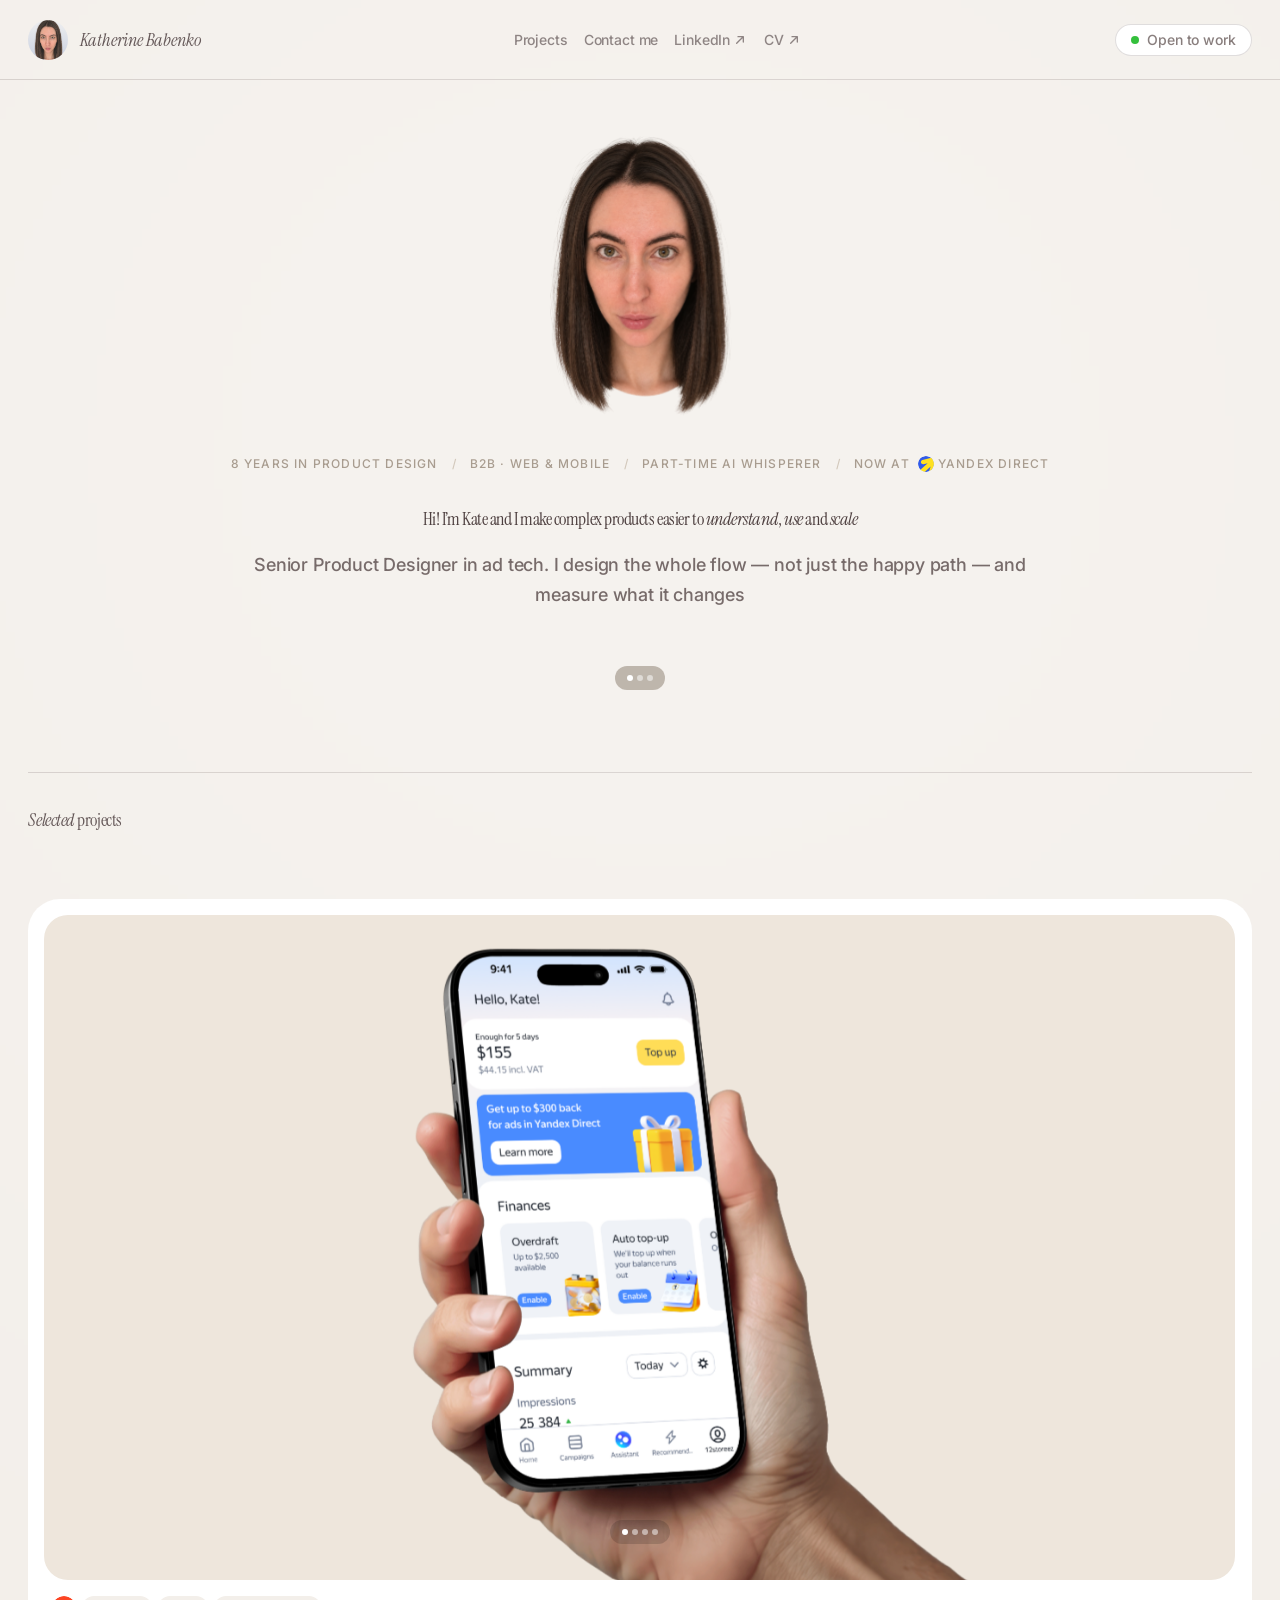
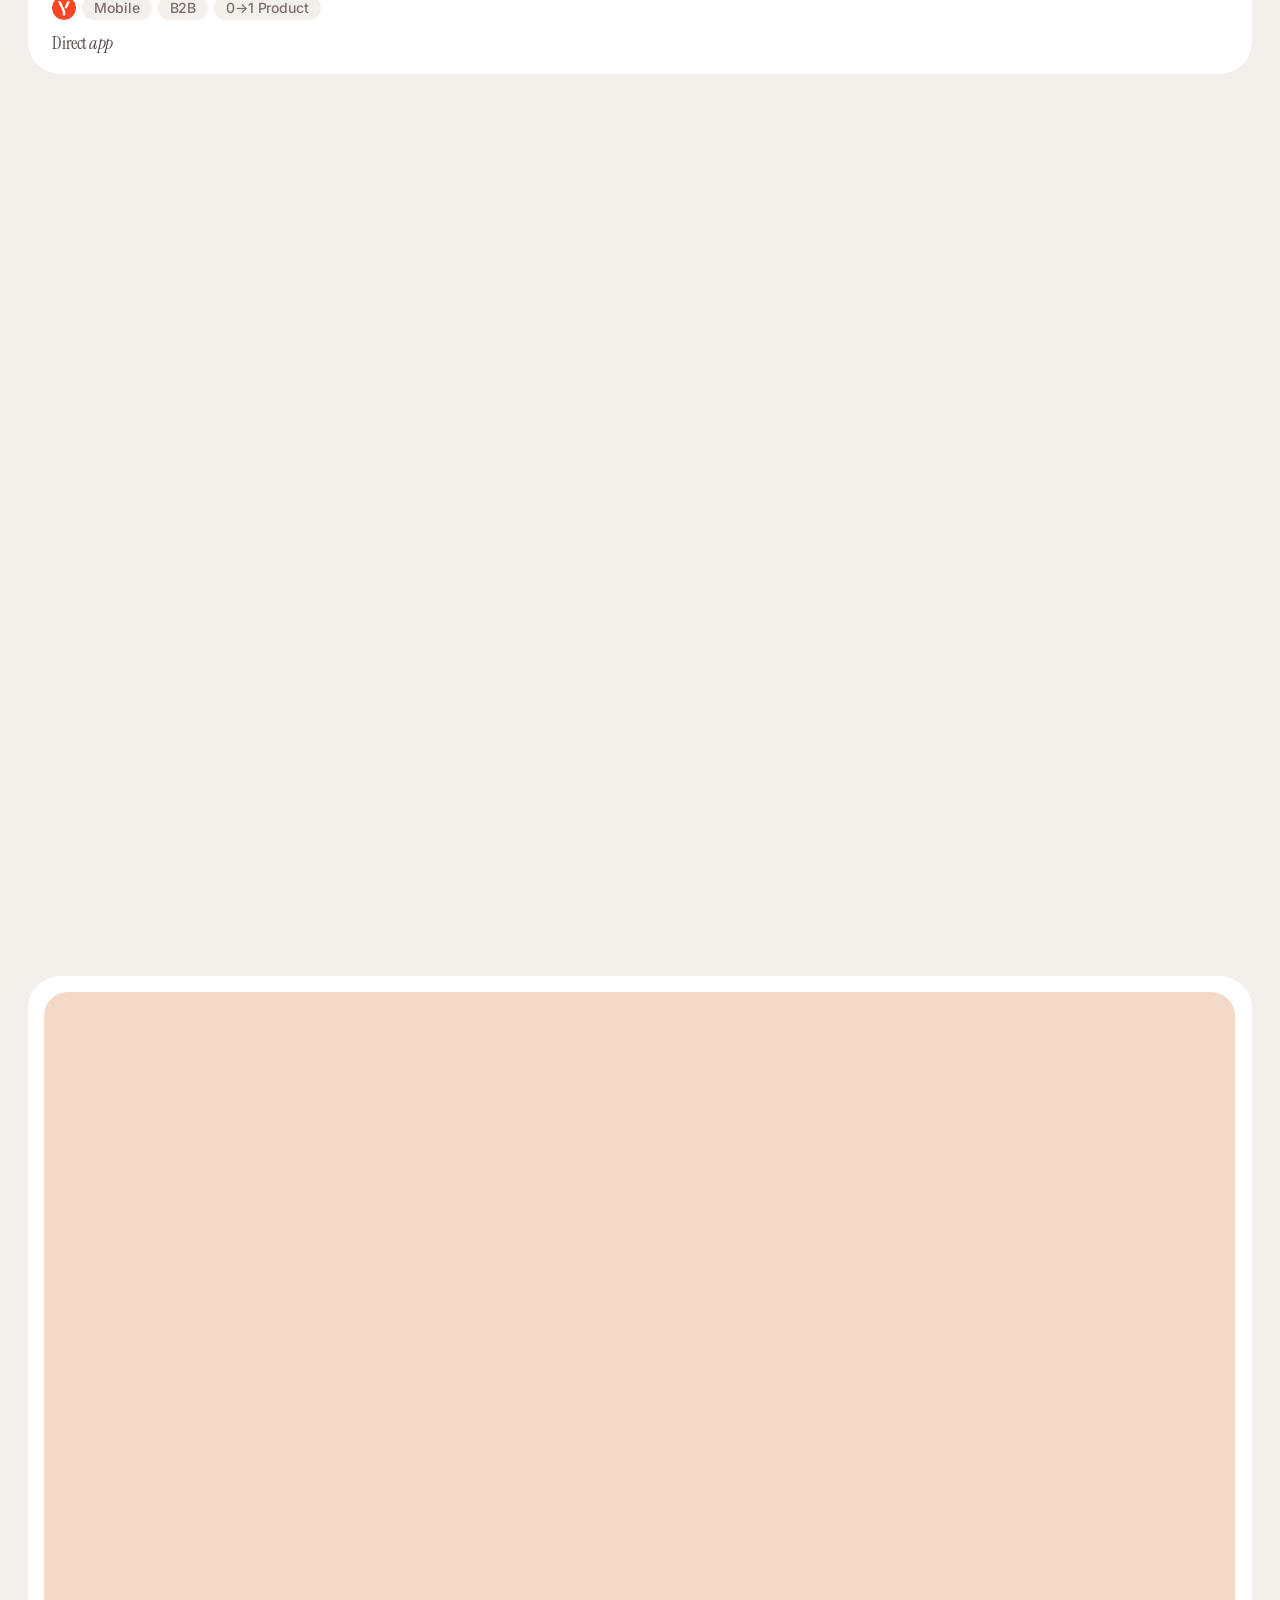
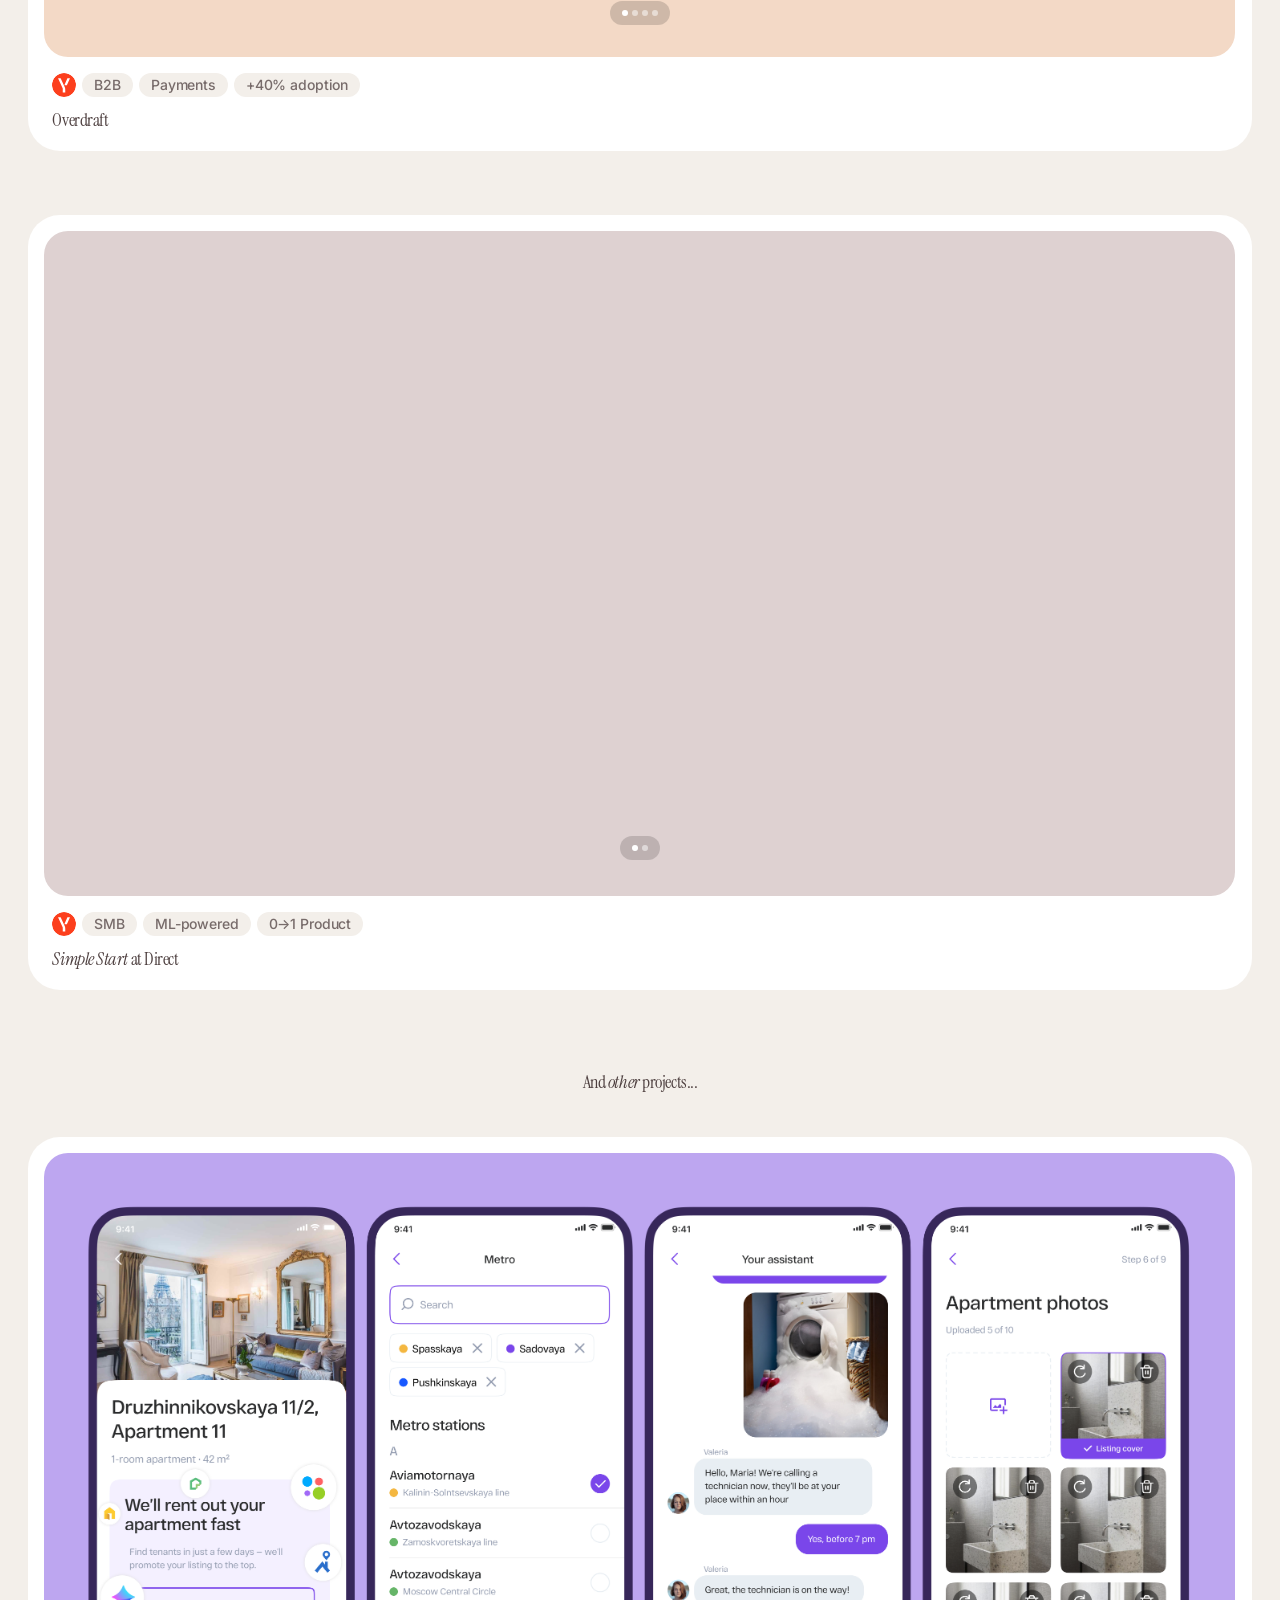
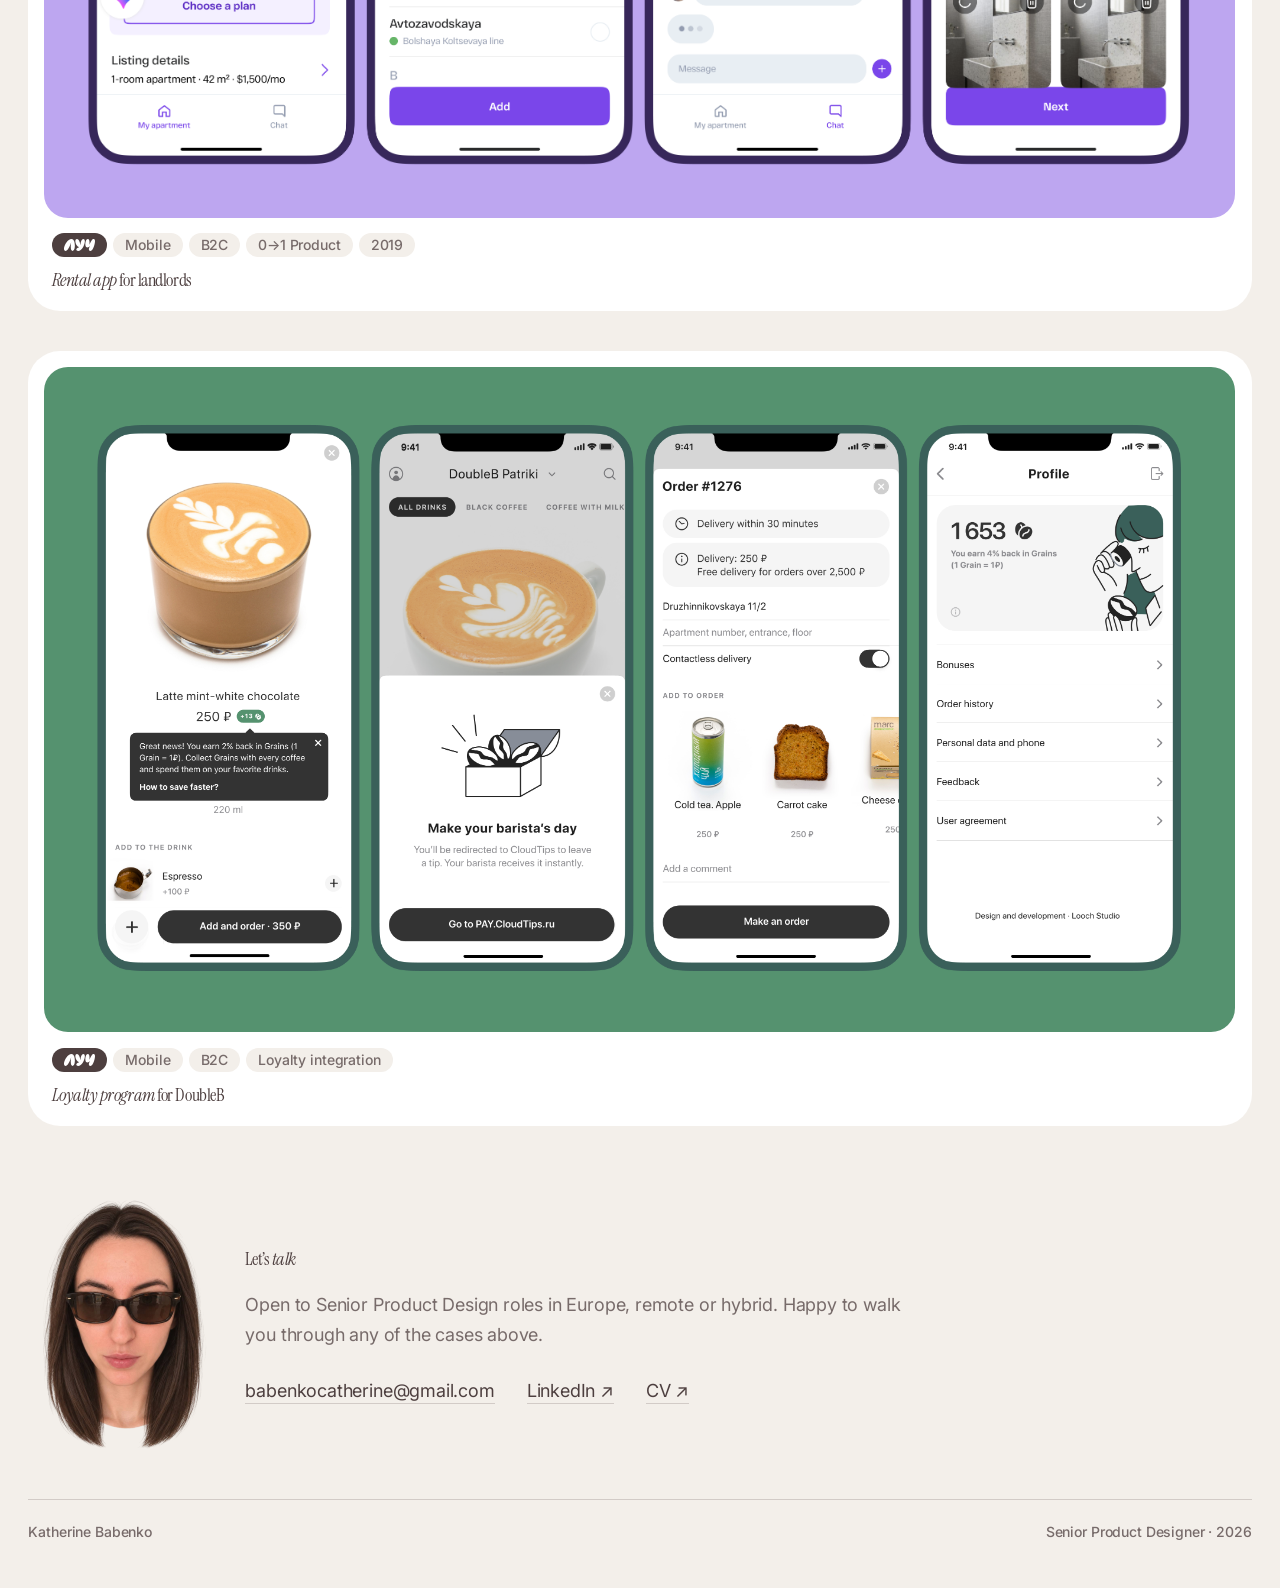
==== commit 4a18a4ac: "Сайт 18.10: доллары в кейсах, новая рука, моушн, мобильная шапка и футер - Кейсы: суммы в долларах (" ====
--- a/index.html
+++ b/index.html
@@ -13,12 +13,26 @@
       rel="stylesheet"
     />
     <!-- design system first: tokens, then components -->
-    <link rel="stylesheet" href="design-system.css" />
-    <link rel="stylesheet" href="styles.css" />
-    <link rel="stylesheet" href="mobile.css" />
+    <link rel="stylesheet" href="design-system.css?v=20261018" />
+    <link rel="stylesheet" href="styles.css?v=20261018c" />
+    <link rel="stylesheet" href="mobile.css?v=20261018c" />
+    <!-- Cards hide for the scroll reveal only when a script will show
+         them: the observer must exist and motion must be wanted. If
+         motion.js never arrives, the timer below shows everything. -->
+    <script>
+      if (
+        "IntersectionObserver" in window &&
+        !matchMedia("(prefers-reduced-motion: reduce)").matches
+      ) {
+        document.documentElement.classList.add("reveal-pending");
+        window.__revealFallback = setTimeout(function () {
+          document.documentElement.classList.remove("reveal-pending");
+        }, 4000);
+      }
+    </script>
   </head>
   <body>
-    <header class="nav" id="nav">
+    <header class="nav is-entering" id="nav">
       <div class="wrap">
         <a href="#top" class="brand" aria-label="Home">
           <span class="brand__avatar" aria-hidden="true">
@@ -51,7 +65,7 @@
             </svg>
           </a>
           <a
-            href="https://drive.google.com/file/d/1ZAZLYRgyDNmjrYebHz-nbRaCCRB7scmW/view?usp=sharing"
+            href="https://drive.google.com/file/d/1n2hulpLPegE_FKUlJmMPAuQHcvfyVxjl/view?usp=sharing"
             class="link--external"
             target="_blank"
             rel="noopener noreferrer"
@@ -87,7 +101,7 @@
            project cards use — here with --slider-edge narrowed so only
            the outer fifths navigate and the middle stays readable. -->
       <section
-        class="hero slider"
+        class="hero slider is-entering"
         id="hero"
         data-slider
         aria-roledescription="carousel"
@@ -205,7 +219,7 @@
 
             <h2 class="hero__title">
               As a kid, I wanted to be the Pink Ranger.<br />
-              Product design is <em>close enough</em>
+              I still <em>fight chaos</em> — in product flows
             </h2>
 
             <p class="hero__subtitle">
@@ -242,8 +256,8 @@
                   class="app-media app-media--hand"
                   src="assets/slides/app/01-app.png"
                   alt="A hand holding a phone with the Direct app open on it: the balance, a cashback offer and the campaign summary"
-                  width="4000"
-                  height="3000"
+                  width="3850"
+                  height="3607"
                 />
               </div>
               <div class="slide">
@@ -659,12 +673,12 @@
                 href="https://www.linkedin.com/in/katherinebabenko/"
                 target="_blank"
                 rel="noopener noreferrer"
-                >LinkedIn ↗</a
+              >LinkedIn ↗</a
               >
             </li>
             <li>
-              <a href="https://drive.google.com/file/d/1ZAZLYRgyDNmjrYebHz-nbRaCCRB7scmW/view?usp=sharing" target="_blank" rel="noopener noreferrer"
-                >CV ↗</a
+              <a href="https://drive.google.com/file/d/1n2hulpLPegE_FKUlJmMPAuQHcvfyVxjl/view?usp=sharing" target="_blank" rel="noopener noreferrer"
+              >CV ↗</a
               >
             </li>
           </ul>
@@ -675,11 +689,18 @@
     <footer class="footer">
       <div class="footer__inner">
         <span>Katherine Babenko</span>
-        <span>Senior Product Designer · 2026</span>
+        <span
+          ><span class="footer__level">Senior </span>Product Designer<span
+            class="footer__year"
+          >
+            · 2026</span
+          ></span
+        >
       </div>
     </footer>
 
-    <script src="slider.js" defer></script>
+    <script src="slider.js?v=20261018b" defer></script>
     <script src="marquee.js" defer></script>
+    <script src="motion.js?v=20261018b" defer></script>
   </body>
 </html>
--- a/design-system.css
+++ b/design-system.css
@@ -236,6 +236,16 @@
   --size-hero-portrait: 280px;
   --page-gutter: clamp(20px, 2.22vw, 32px);
 
+  /* ---------- MOTION ----------
+     One curve and four durations for everything that moves on its own:
+     the entrance, the reveal on scroll, the lift on hover, the beat
+     between siblings. Only opacity and transform are ever animated. */
+  --ease-out: cubic-bezier(0.22, 1, 0.36, 1);
+  --motion-fast: 280ms; /* a hover, a lift */
+  --motion-standard: 650ms; /* a card rising into place */
+  --motion-hero: 800ms; /* the headline settling */
+  --motion-stagger: 110ms; /* one beat between siblings */
+
   /* ---------- SPACING ----------
      The project card's text block, from the Figma frame. One set of
      values for every card; nothing here is tuned per project. */
--- a/styles.css
+++ b/styles.css
@@ -688,9 +688,13 @@
 /* The photograph, bigger than the stage on three sides — the kit lets the
    frame crop the hand and the arm, and only the right edge is flush. */
 .app-media--hand {
-  left: -8.259cqw; /* −111 of 1344 */
-  top: -13.393cqw; /* −180 */
-  width: 108.259cqw; /* 1455 */
+  /* The new photograph (3850 × 3607) carries the phone in its top-left
+     corner: scaled so the phone keeps its 335 width, and shifted so it
+     sits where the old one did — the arm runs out through the bottom
+     right, the right edge flush as before. */
+  left: 30.95cqw; /* 416 of 1344 */
+  top: 2.83cqw; /* 38 */
+  width: 69.7cqw; /* 937 */
 }
 
 /* Section 5 exports its frames already cropped by the slide, with 10 of
@@ -1337,3 +1341,102 @@
     display: none;
   }
 }
+
+/* ——— Motion ———
+   Calm and brief: things settle into the places they already have.
+   Nothing here moves a size, a margin or a breakpoint — only opacity and
+   transform, and only once. Durations and the curve live in the tokens. */
+
+/* Entrance. The hero and the bar carry `is-entering` from the markup, so
+   the sequence runs without any script: the headline first, the line
+   under it a beat later, then the portrait and the meta line, then the
+   bar and the dots. Every element gets its own lift through --rise. */
+@keyframes rise {
+  from {
+    opacity: 0;
+    transform: translateY(var(--rise, 20px));
+  }
+  to {
+    opacity: 1;
+    transform: translateY(0);
+  }
+}
+
+.hero.is-entering .hero__slide:first-child .hero__title {
+  --rise: 20px;
+  animation: rise var(--motion-hero) var(--ease-out) both;
+}
+
+.hero.is-entering .hero__slide:first-child .hero__subtitle {
+  --rise: 12px;
+  animation: rise var(--motion-standard) var(--ease-out) 150ms both;
+}
+
+.hero.is-entering .hero__slide:first-child .hero__portrait,
+.hero.is-entering .hero__slide:first-child .hero__meta {
+  --rise: 8px;
+  animation: rise var(--motion-standard) var(--ease-out) 240ms both;
+}
+
+.hero.is-entering .slider__dots {
+  --rise: 6px;
+  animation: rise var(--motion-standard) var(--ease-out) 540ms both;
+}
+
+header.nav.is-entering .brand,
+header.nav.is-entering nav.links,
+header.nav.is-entering .availability {
+  --rise: 6px;
+  animation: rise var(--motion-standard) var(--ease-out) both;
+}
+
+header.nav.is-entering .brand {
+  animation-delay: 300ms;
+}
+
+header.nav.is-entering nav.links {
+  animation-delay: 390ms;
+}
+
+header.nav.is-entering .availability {
+  animation-delay: 480ms;
+}
+
+/* Reveal on scroll. Hidden only once the page knows a script will show
+   it: the inline check in <head> sets `reveal-pending` on <html> when
+   IntersectionObserver exists and motion is wanted, and motion.js lifts
+   each card as it comes into view — once, never back. A card that is
+   already revealed keeps its place; the hover lift lives on the stage so
+   the two never fight over one transform. */
+.reveal-pending .project-card {
+  opacity: 0;
+  transform: translateY(var(--reveal-y, 32px)) scale(0.99);
+  transition:
+    opacity var(--motion-standard) var(--ease-out),
+    transform var(--motion-standard) var(--ease-out);
+}
+
+.reveal-pending .project-card.is-revealed {
+  opacity: 1;
+  transform: none;
+}
+
+/* Asked for less motion: everything is simply there. */
+@media (prefers-reduced-motion: reduce) {
+  .hero.is-entering .hero__slide:first-child .hero__title,
+  .hero.is-entering .hero__slide:first-child .hero__subtitle,
+  .hero.is-entering .hero__slide:first-child .hero__portrait,
+  .hero.is-entering .hero__slide:first-child .hero__meta,
+  .hero.is-entering .slider__dots,
+  header.nav.is-entering .brand,
+  header.nav.is-entering nav.links,
+  header.nav.is-entering .availability {
+    animation: none;
+  }
+
+  .reveal-pending .project-card {
+    opacity: 1;
+    transform: none;
+    transition: none;
+  }
+}
--- a/mobile.css
+++ b/mobile.css
@@ -68,6 +68,23 @@
      CV lives in the contact block */
   header.nav nav.links {
     display: none;
+  }
+
+  /* ——— 0. Motion ———
+     The same sequence, with smaller lifts: a phone screen is closer to
+     the eye, and the motion must never read as a scroll. */
+  .hero.is-entering .hero__slide:first-child .hero__title {
+    --rise: 12px;
+  }
+
+  .hero.is-entering .hero__slide:first-child .hero__subtitle,
+  .hero.is-entering .hero__slide:first-child .hero__portrait,
+  .hero.is-entering .hero__slide:first-child .hero__meta {
+    --rise: 8px;
+  }
+
+  .project-card {
+    --reveal-y: 16px;
   }
 
   /* ——— 1. Hero ——— */
@@ -371,10 +388,10 @@
 
   .project-card .slide .app-media--hand {
     position: absolute;
-    width: 200%;
+    width: 150%;
     max-width: none;
-    left: -60%;
-    top: -25%;
+    left: 18%;
+    top: 2%;
   }
 
   /* States stay stacked on the spot and cross-faded, in a box of their own
@@ -440,7 +457,10 @@
 
   .contact__links {
     flex-direction: column;
-    gap: 2rem;
+    gap: 1rem;
+  }
+
+  .contact__links a {
     font-size: 1rem;
     line-height: 1.5rem;
   }
@@ -454,4 +474,21 @@
     flex-wrap: nowrap;
     gap: 1rem;
   }
+
+  /* One line, whatever the width: the name never breaks, and the role
+     sheds its level on a phone (Figma 465:107681 says «Product
+     Designer»), then its year on the narrowest screens. */
+  .footer__inner > span {
+    white-space: nowrap;
+  }
+
+  .footer__level {
+    display: none;
+  }
 }
+
+@media (max-width: 359px) {
+  .footer__year {
+    display: none;
+  }
+}
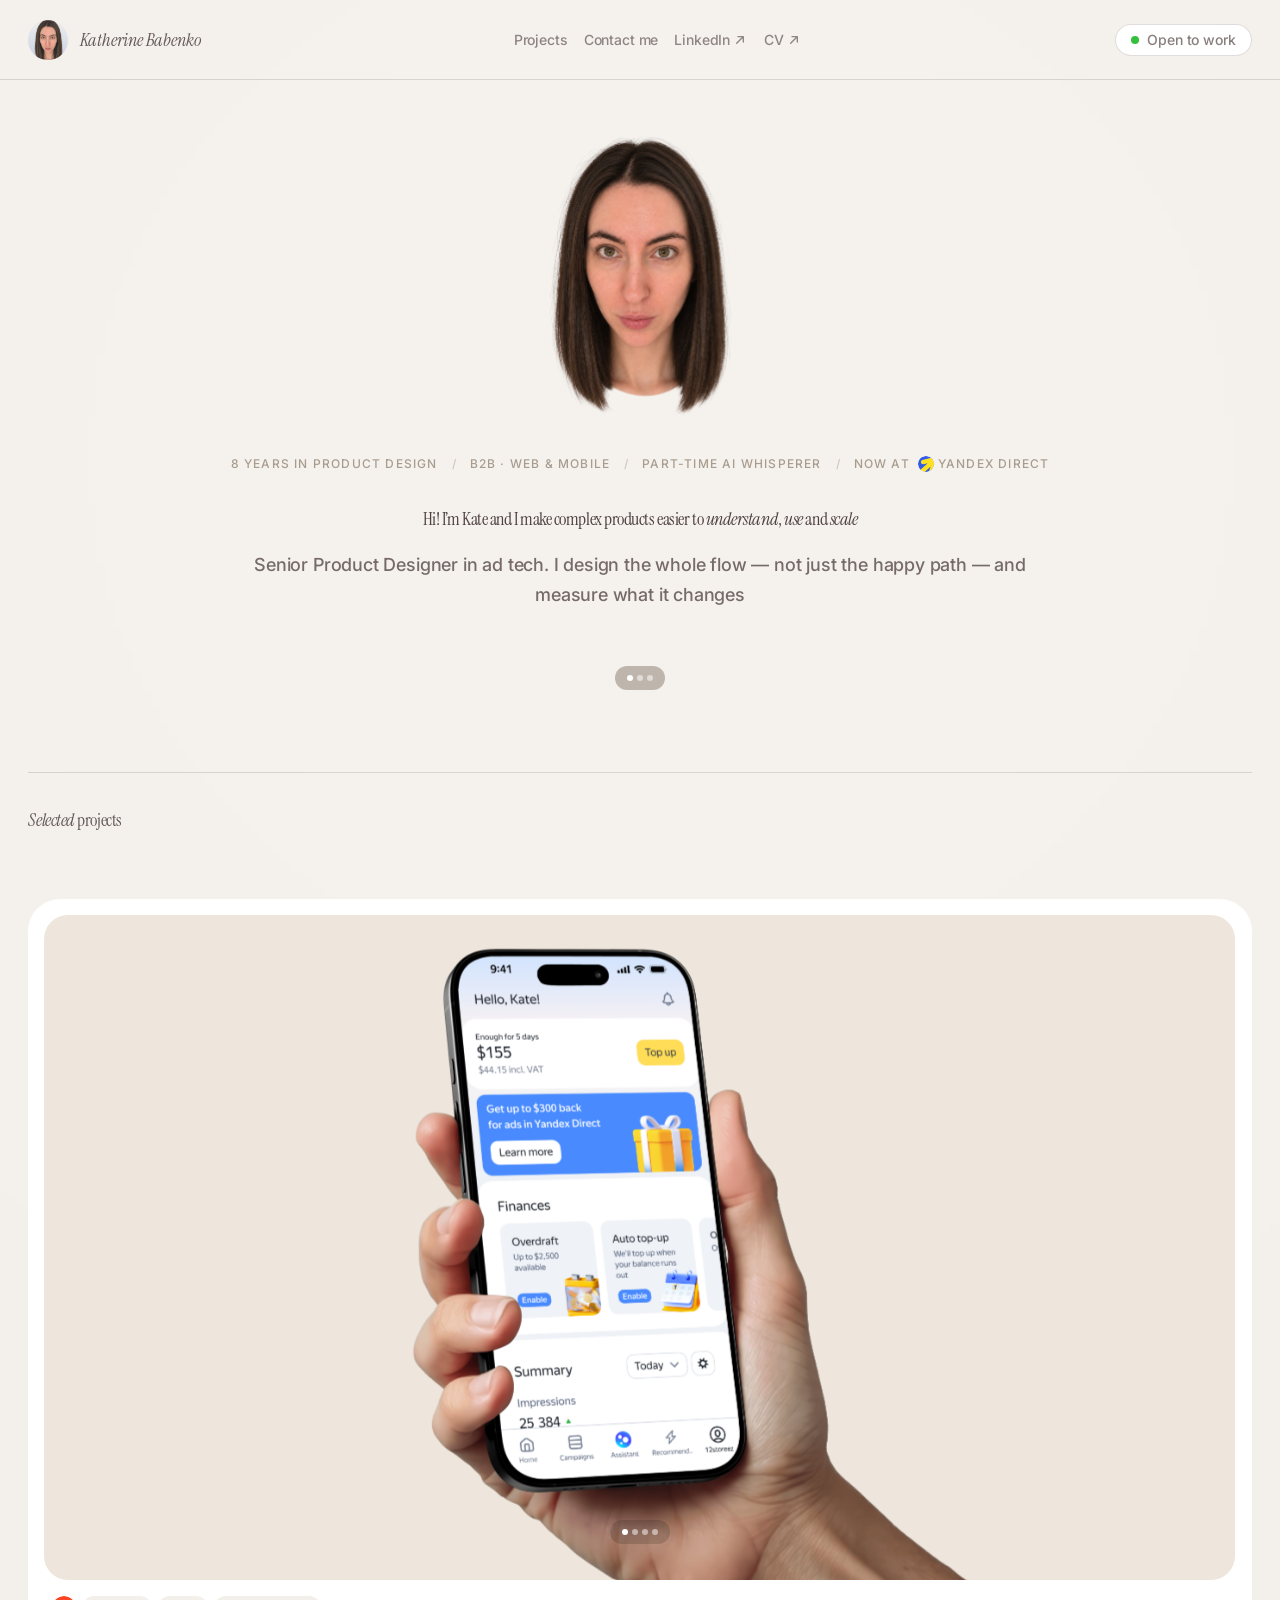
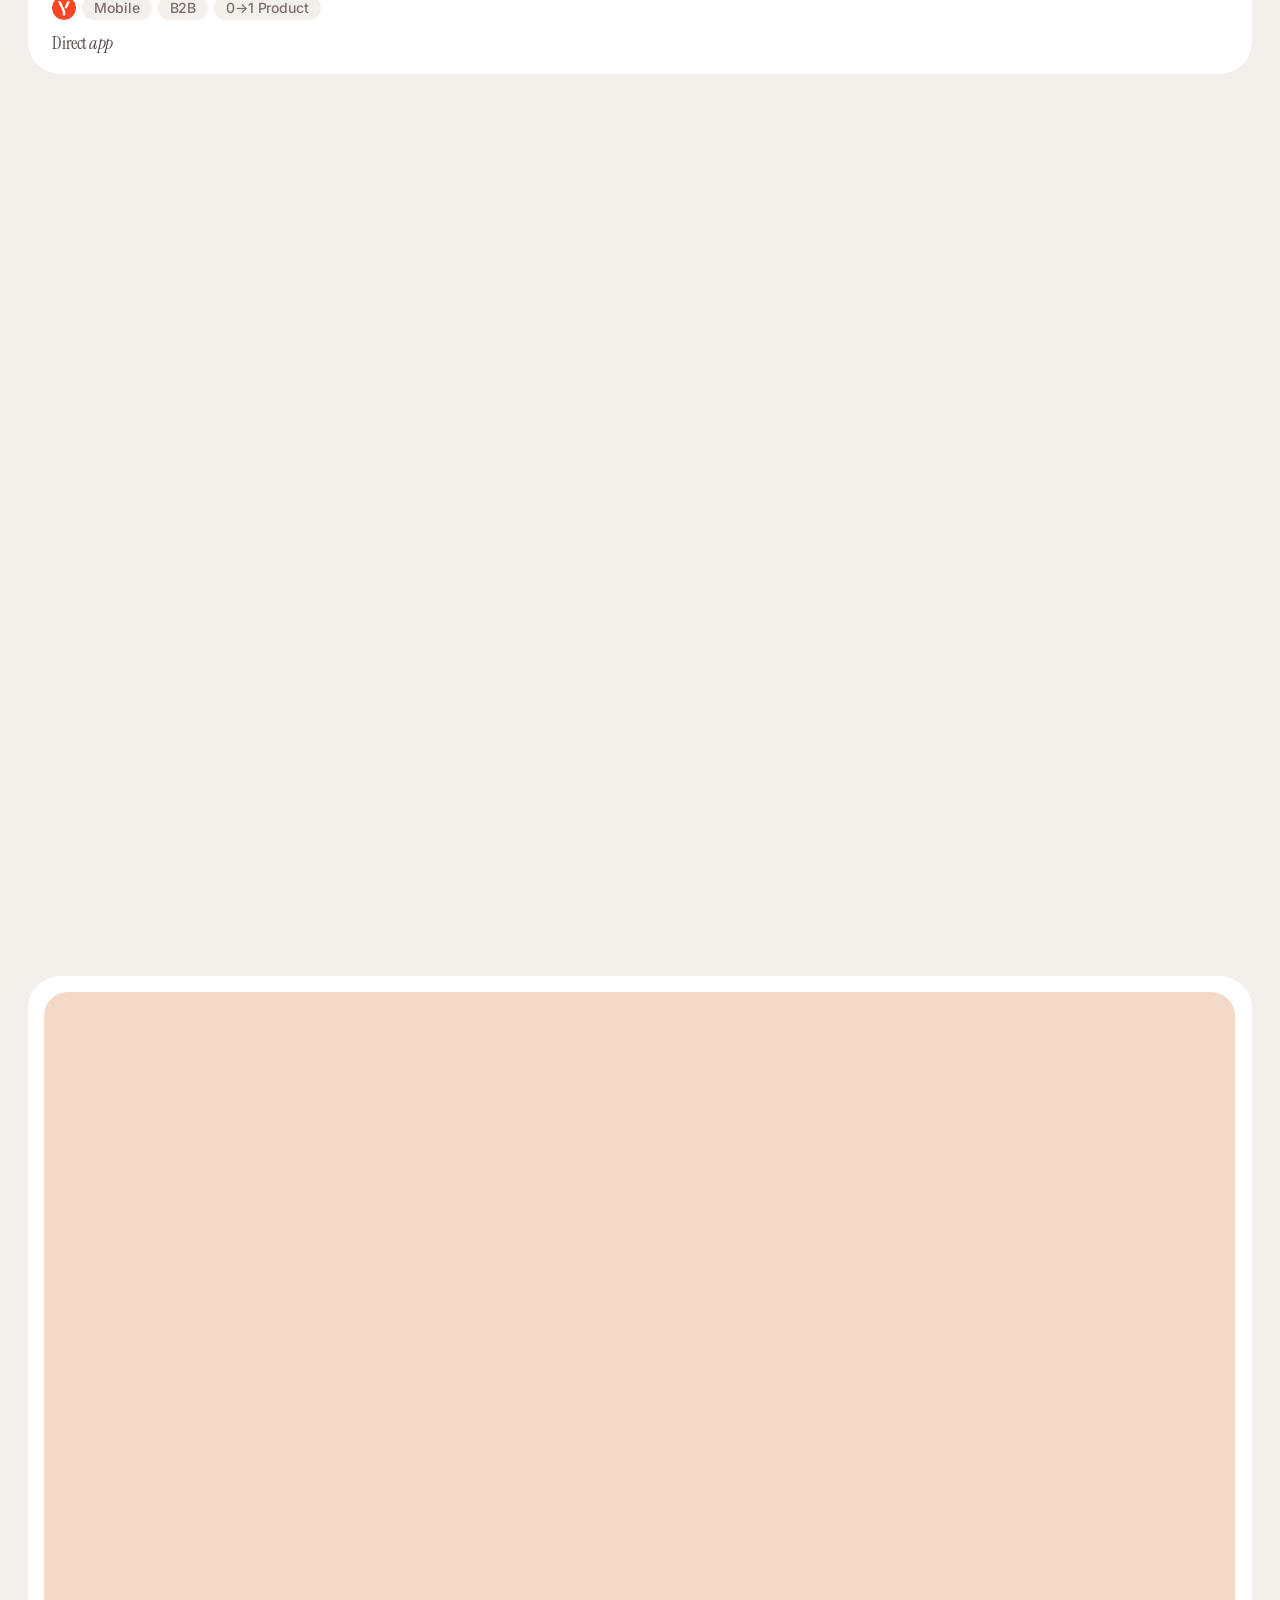
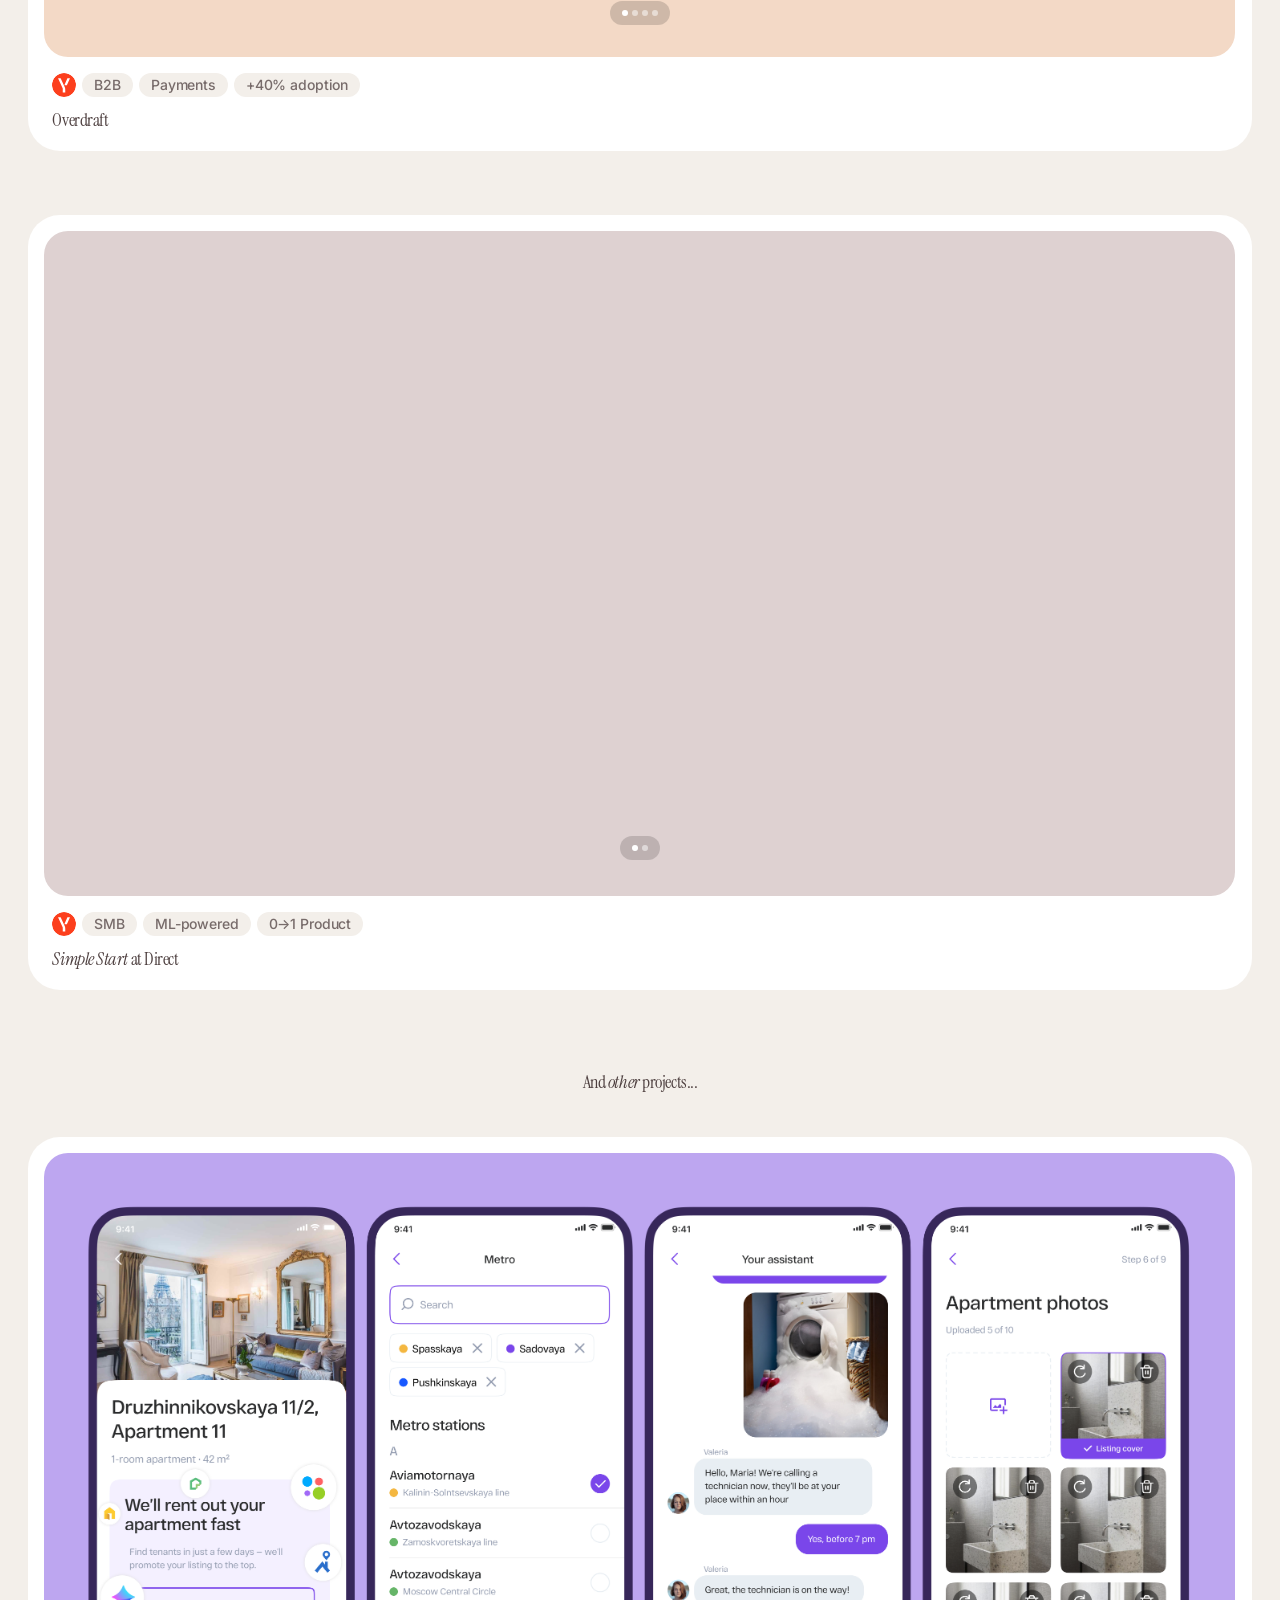
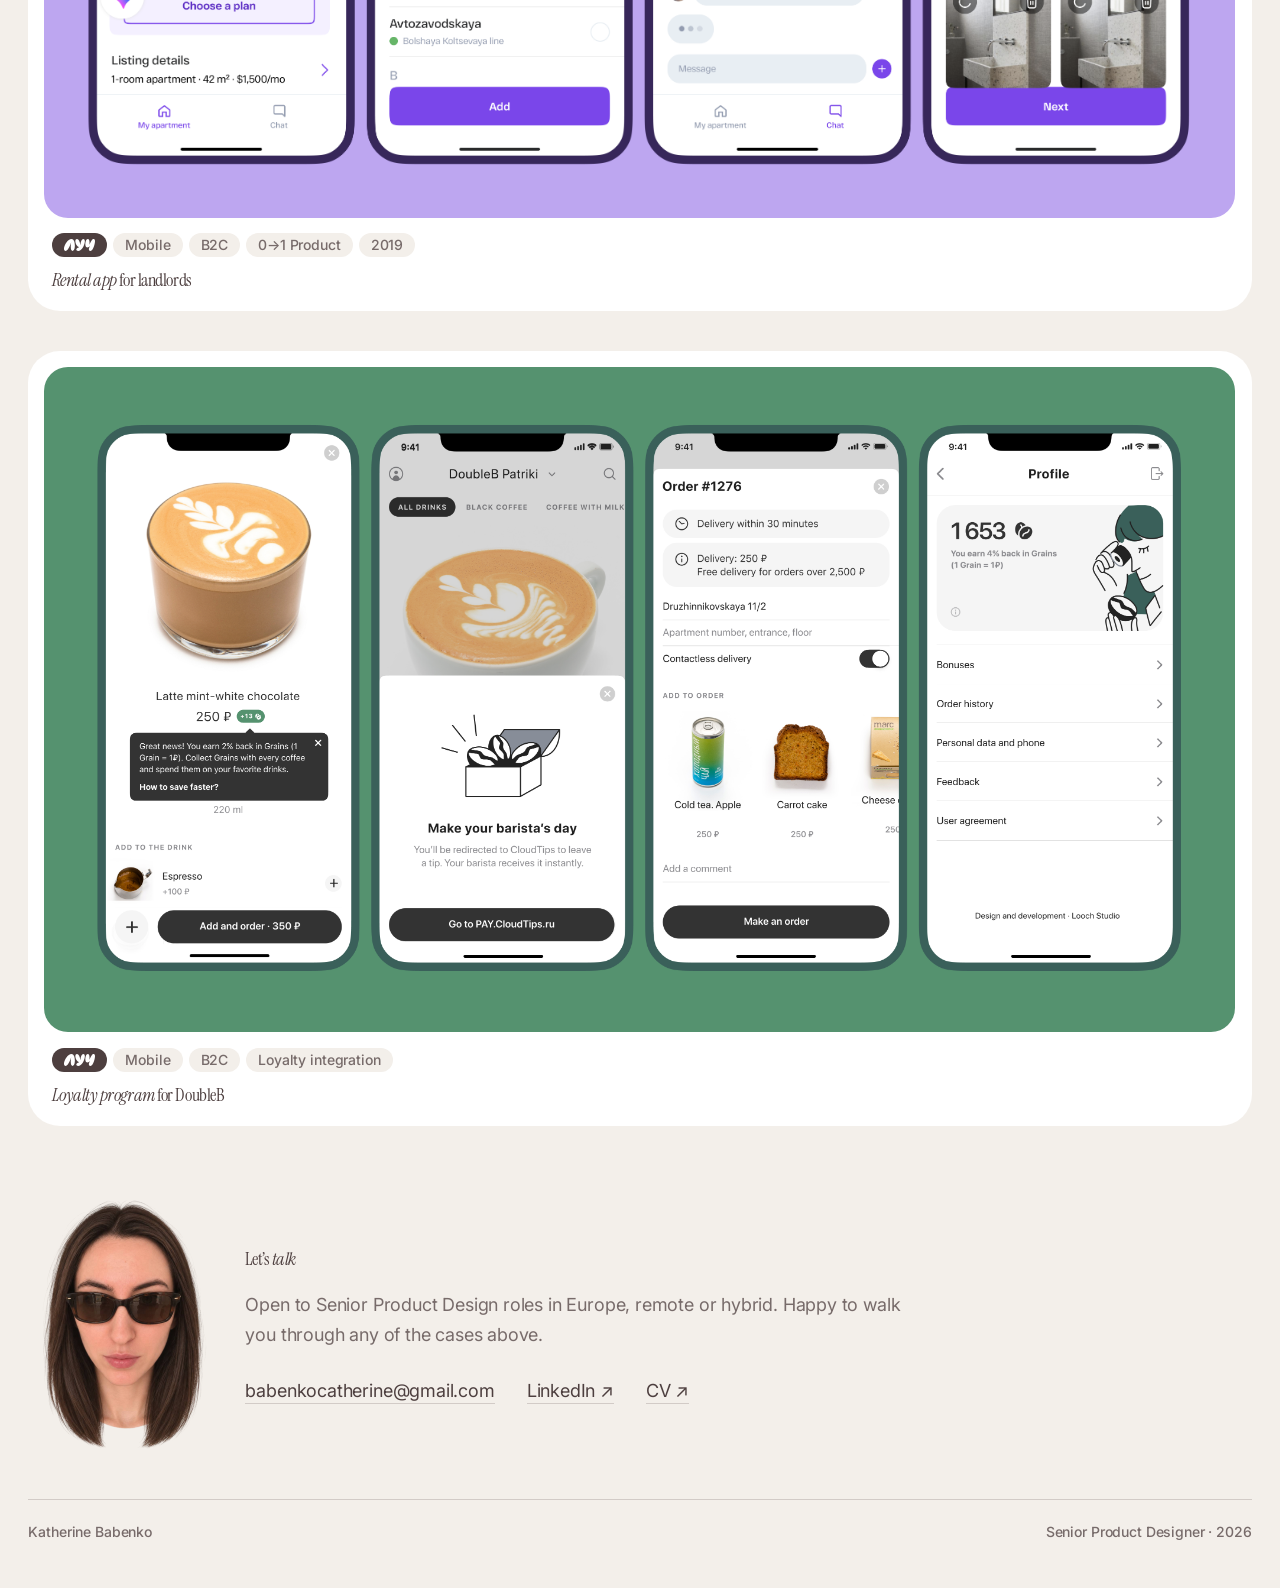
==== commit 1b45cf9c: "Подключить Google Analytics 4 (G-S8H2CMY41K) Co-Authored-By: Claude Fable 5.1 <noreply@anthropic.com" ====
--- a/index.html
+++ b/index.html
@@ -4,6 +4,19 @@
     <meta charset="UTF-8" />
     <meta name="viewport" content="width=device-width, initial-scale=1.0" />
     <title>Katherine Babenko — Portfolio</title>
+    <!-- Google tag (gtag.js) — GA4, property «Portfolio» -->
+    <script
+      async
+      src="https://www.googletagmanager.com/gtag/js?id=G-S8H2CMY41K"
+    ></script>
+    <script>
+      window.dataLayer = window.dataLayer || [];
+      function gtag() {
+        dataLayer.push(arguments);
+      }
+      gtag("js", new Date());
+      gtag("config", "G-S8H2CMY41K");
+    </script>
     <link rel="preconnect" href="https://fonts.googleapis.com" />
     <link rel="preconnect" href="https://fonts.gstatic.com" crossorigin />
     <!-- Two families, and only the cuts the kit uses: Instrument Serif
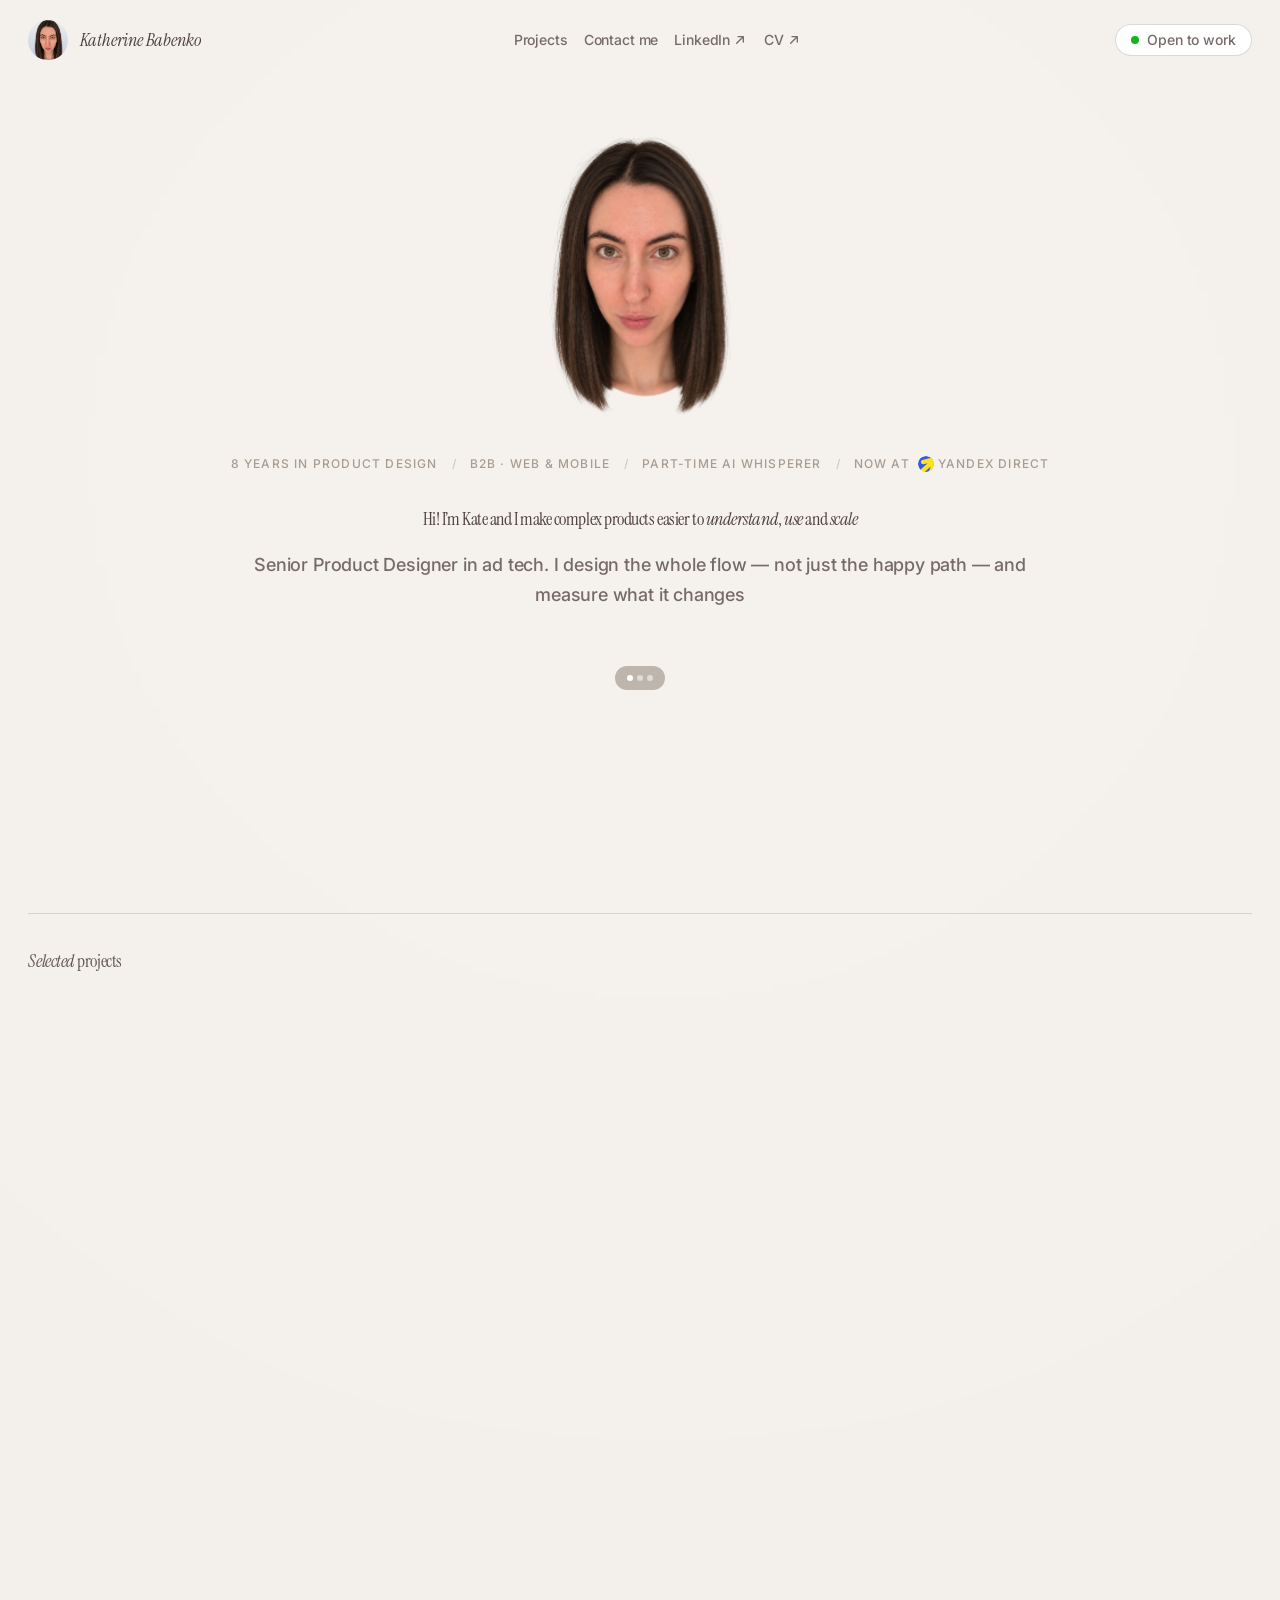
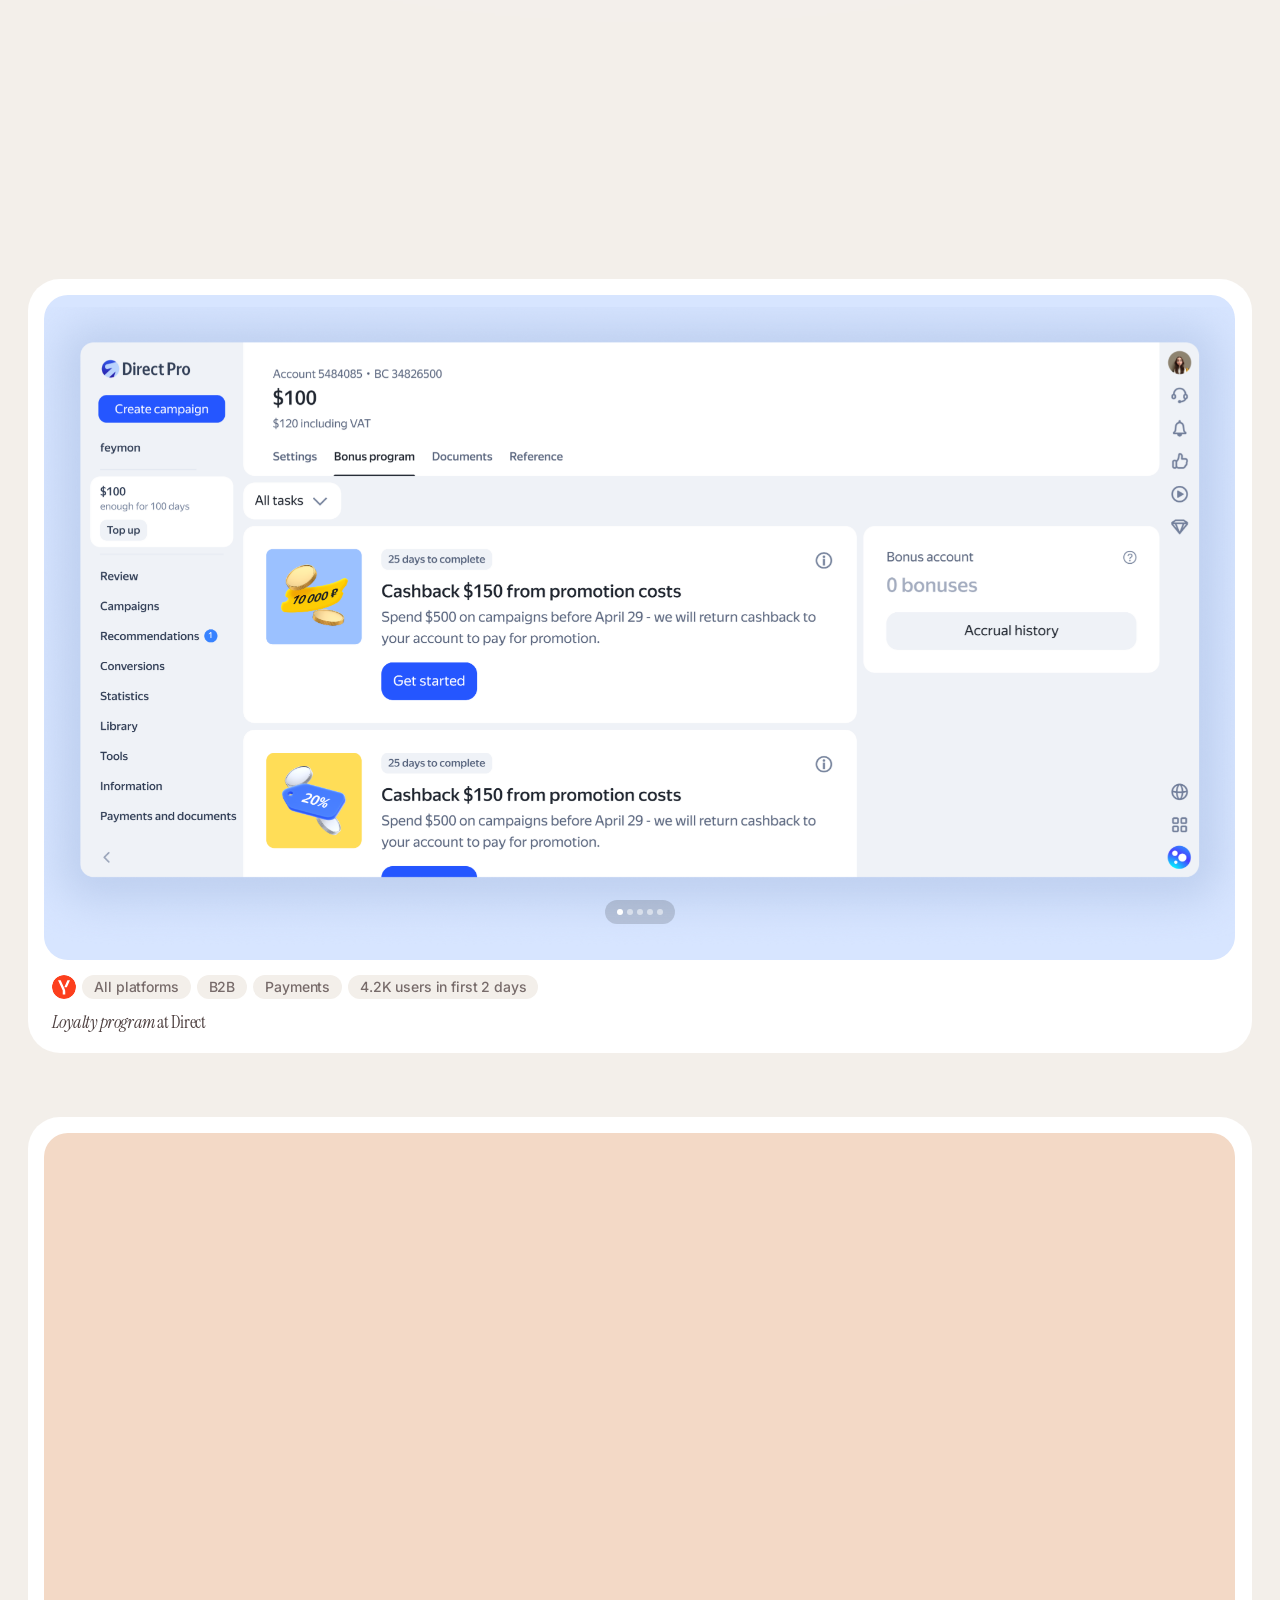
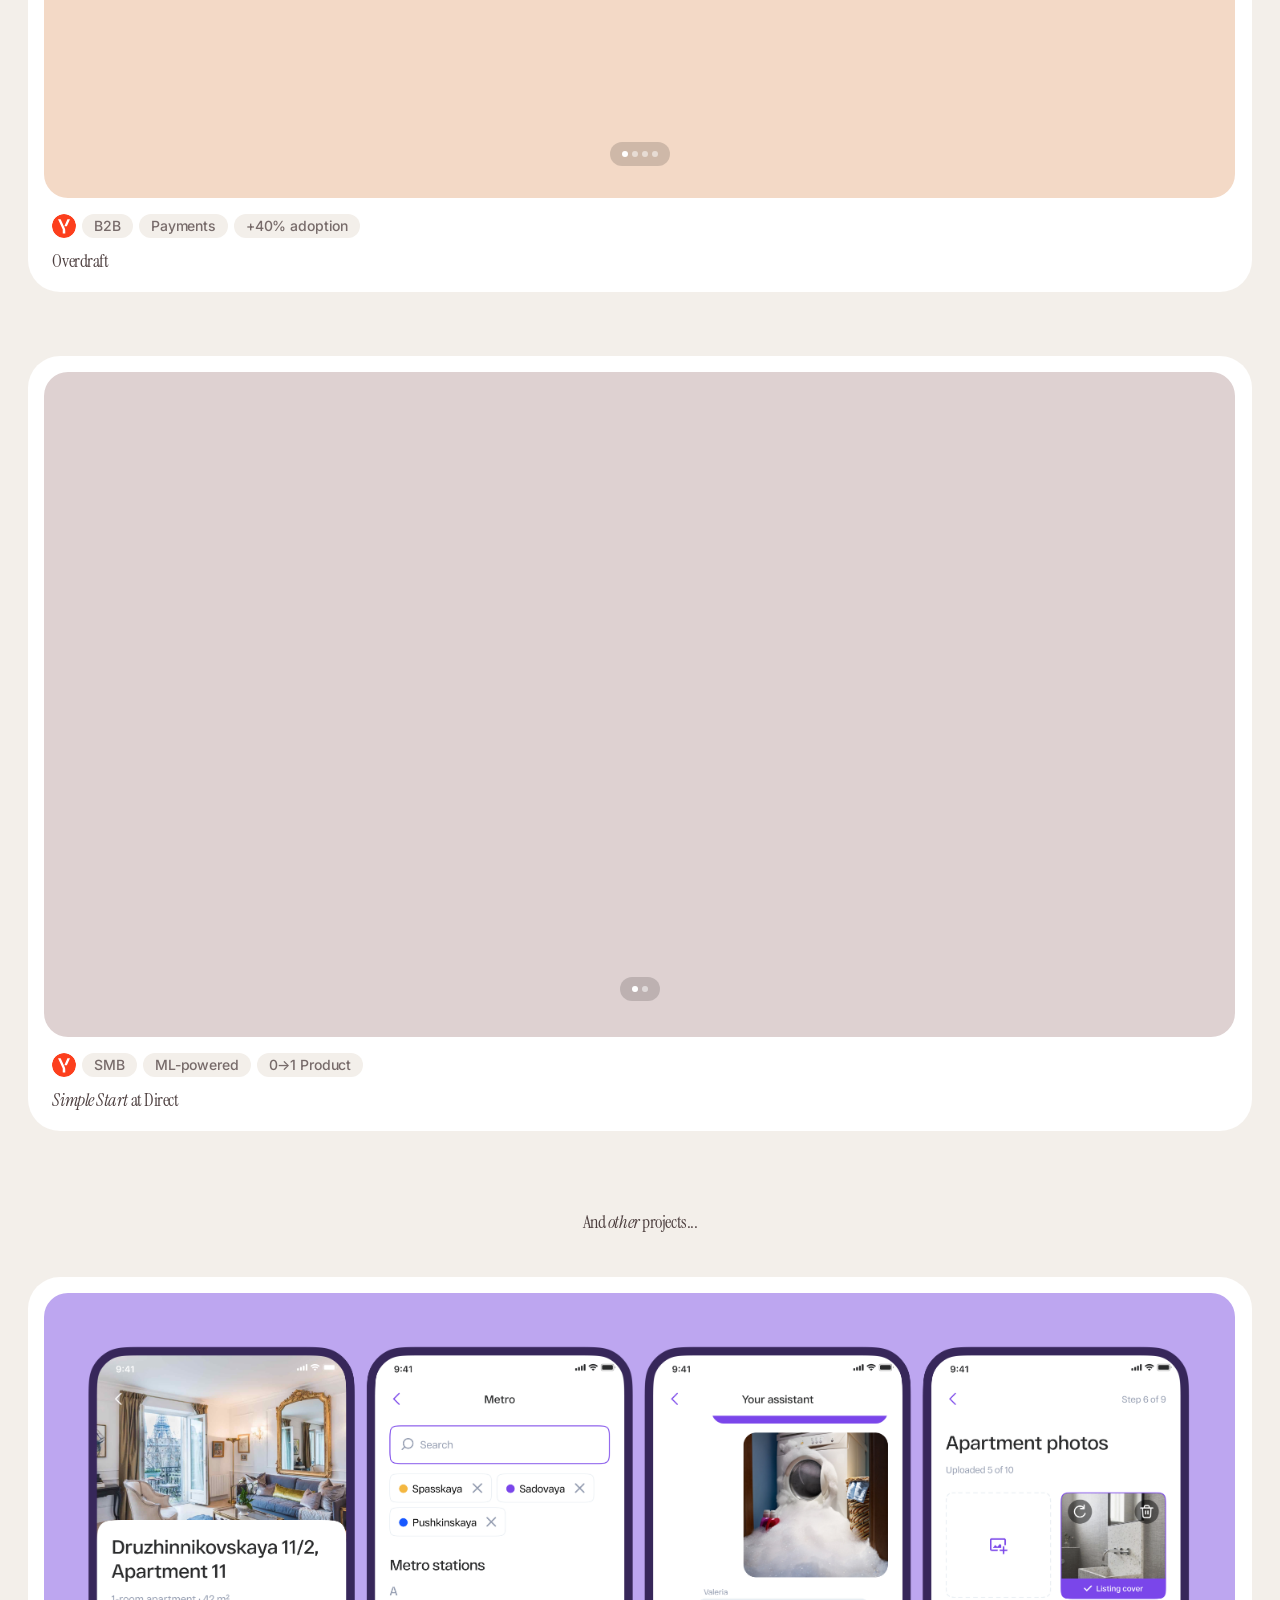
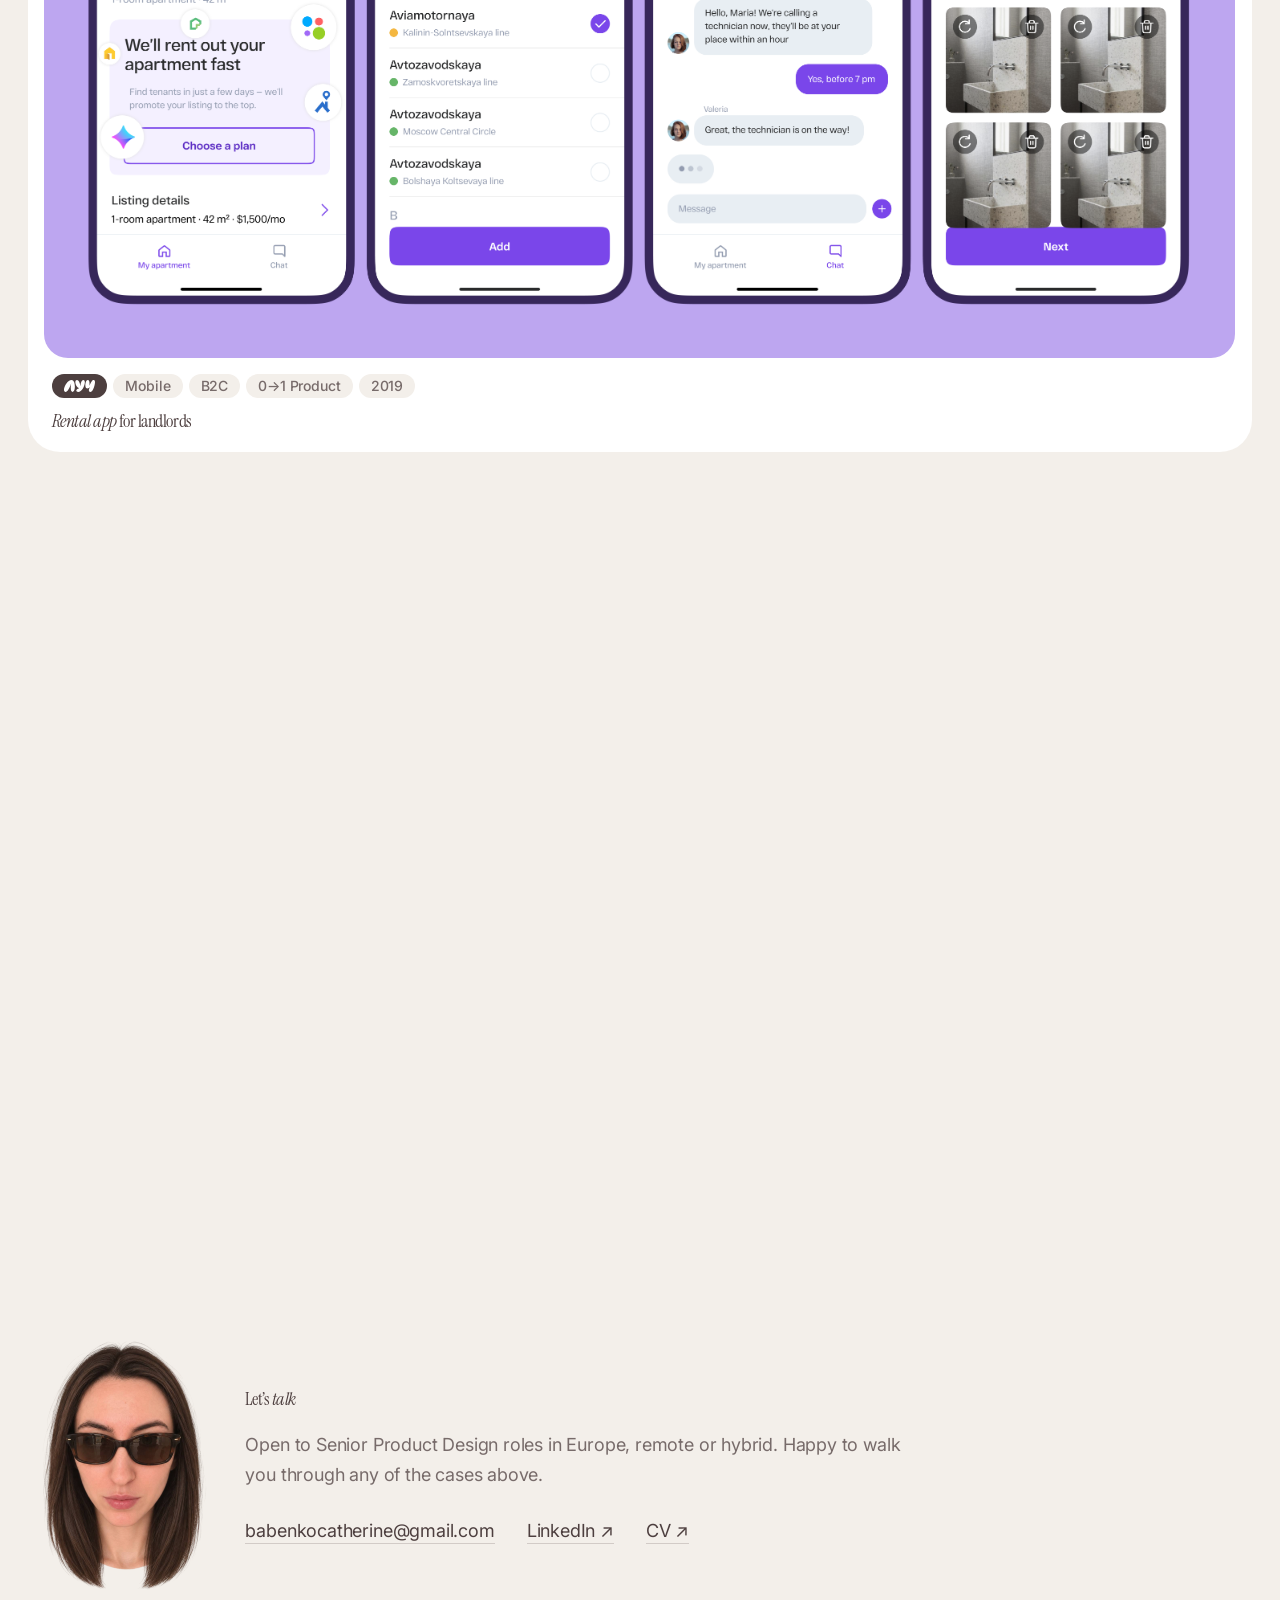
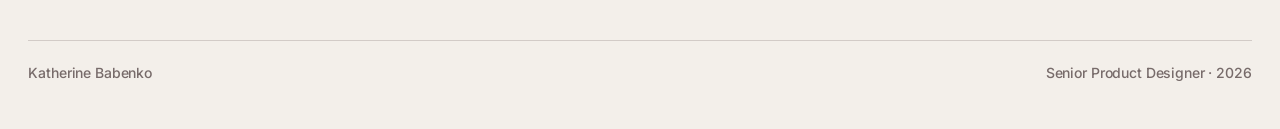
==== commit 28abf502: "Хиро: живая ASCII-текстура под шапкой и хиро, шапка без линии и подложки, большой отступ до проектов" ====
--- a/index.html
+++ b/index.html
@@ -4,6 +4,10 @@
     <meta charset="UTF-8" />
     <meta name="viewport" content="width=device-width, initial-scale=1.0" />
     <title>Katherine Babenko — Portfolio</title>
+    <!-- The bar's avatar, as the tab's mark: the portrait on its plate -->
+    <link rel="icon" type="image/png" sizes="32x32" href="assets/favicon-32.png" />
+    <link rel="icon" type="image/png" sizes="16x16" href="assets/favicon-16.png" />
+    <link rel="apple-touch-icon" sizes="180x180" href="assets/apple-touch-icon.png" />
     <!-- Google tag (gtag.js) — GA4, property «Portfolio» -->
     <script
       async
@@ -27,8 +31,8 @@
     />
     <!-- design system first: tokens, then components -->
     <link rel="stylesheet" href="design-system.css?v=20261018" />
-    <link rel="stylesheet" href="styles.css?v=20261018c" />
-    <link rel="stylesheet" href="mobile.css?v=20261018c" />
+    <link rel="stylesheet" href="styles.css?v=hero5" />
+    <link rel="stylesheet" href="mobile.css?v=hero6" />
     <!-- Cards hide for the scroll reveal only when a script will show
          them: the observer must exist and motion must be wanted. If
          motion.js never arrives, the timer below shows everything. -->
@@ -124,6 +128,7 @@
              as its own layer. It ends where it ends; nothing fades into
              the section below it. -->
         <div class="hero__glow" aria-hidden="true"></div>
+        <canvas class="hero__pattern" aria-hidden="true"></canvas>
 
         <div class="slider__viewport hero__viewport">
           <article class="slide hero__slide" aria-label="Product designer">
@@ -712,8 +717,10 @@
       </div>
     </footer>
 
-    <script src="slider.js?v=20261018b" defer></script>
+    <script src="slider.js?v=20261020" defer></script>
     <script src="marquee.js" defer></script>
     <script src="motion.js?v=20261018b" defer></script>
+    <script src="analytics.js" defer></script>
+    <script src="hero-pattern.js" defer></script>
   </body>
 </html>
--- a/styles.css
+++ b/styles.css
@@ -74,8 +74,13 @@
    With nothing to hide behind, the bar cannot stay put while the page
    moves under it: it scrolls away with the rest. */
 header.nav {
+  /* Nothing of its own: no plate, no rule. The hero's texture runs up
+     under it (hero-pattern draws from the top of the page), and the bar's
+     words sit above the texture. */
+  position: relative;
+  z-index: 2;
   background: transparent;
-  box-shadow: inset 0 -1px 0 var(--color-border-default);
+  box-shadow: none;
 }
 
 /* The bar is 80 tall and holds a 40px row — Figma frame 200:94688.
@@ -280,10 +285,25 @@
   pointer-events: none;
 }
 
+/* The field of type (hero-pattern.js) lies between the glow and the
+   words: under everything that reads, over the light. */
+.hero__pattern {
+  position: absolute;
+  inset: 0;
+  z-index: 0;
+  pointer-events: none; /* hero-pattern.js lifts its top edge under the bar */
+}
+
+.hero .slider__dots {
+  position: relative;
+  z-index: 1;
+}
+
 /* The three slides are stacked in one grid cell, so the tallest sets the
    height once and switching can never move the projects section. */
 .hero .hero__viewport {
   position: relative;
+  z-index: 1;
   inset: auto;
   display: grid;
   width: 100%;
@@ -524,6 +544,9 @@
 .projects-intro {
   width: min(100% - 2 * var(--page-gutter), var(--page-max));
   margin: 0 auto;
+  /* A long breath after the hero instead of a rule: the texture ends,
+     then air, then the projects (hero-pattern experiment) */
+  padding-top: clamp(96px, 11vw, 160px);
 }
 
 .projects-intro::before {
--- a/mobile.css
+++ b/mobile.css
@@ -193,6 +193,12 @@
   /* The start of the second block (Figma 465:107710 → 465:107810): the
      rule, 12 down to «Selected projects» at 32 / 40, 24 down to the
      first picture */
+  /* The long breath after the hero is a desktop thing: here the second
+     block starts as before */
+  .projects-intro {
+    padding-top: 0;
+  }
+
   .projects-intro::before {
     margin-bottom: 12px;
   }
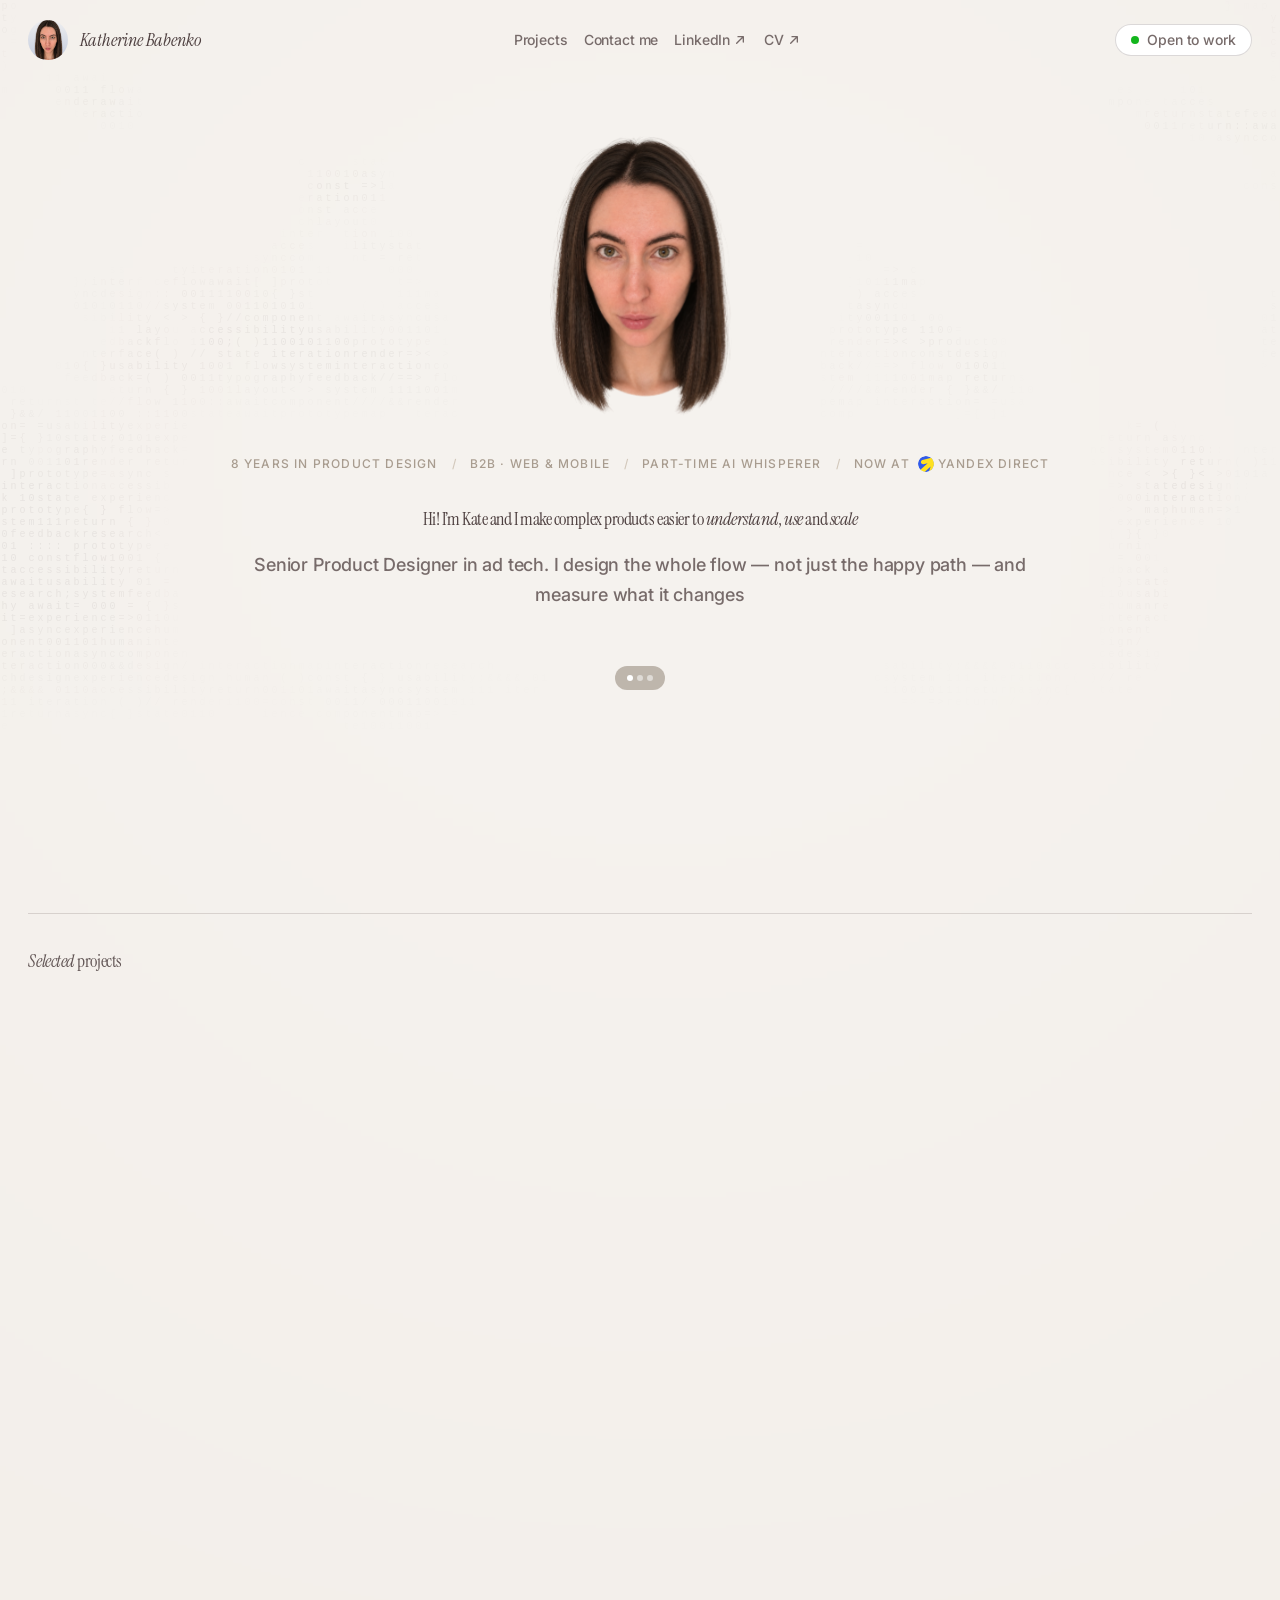
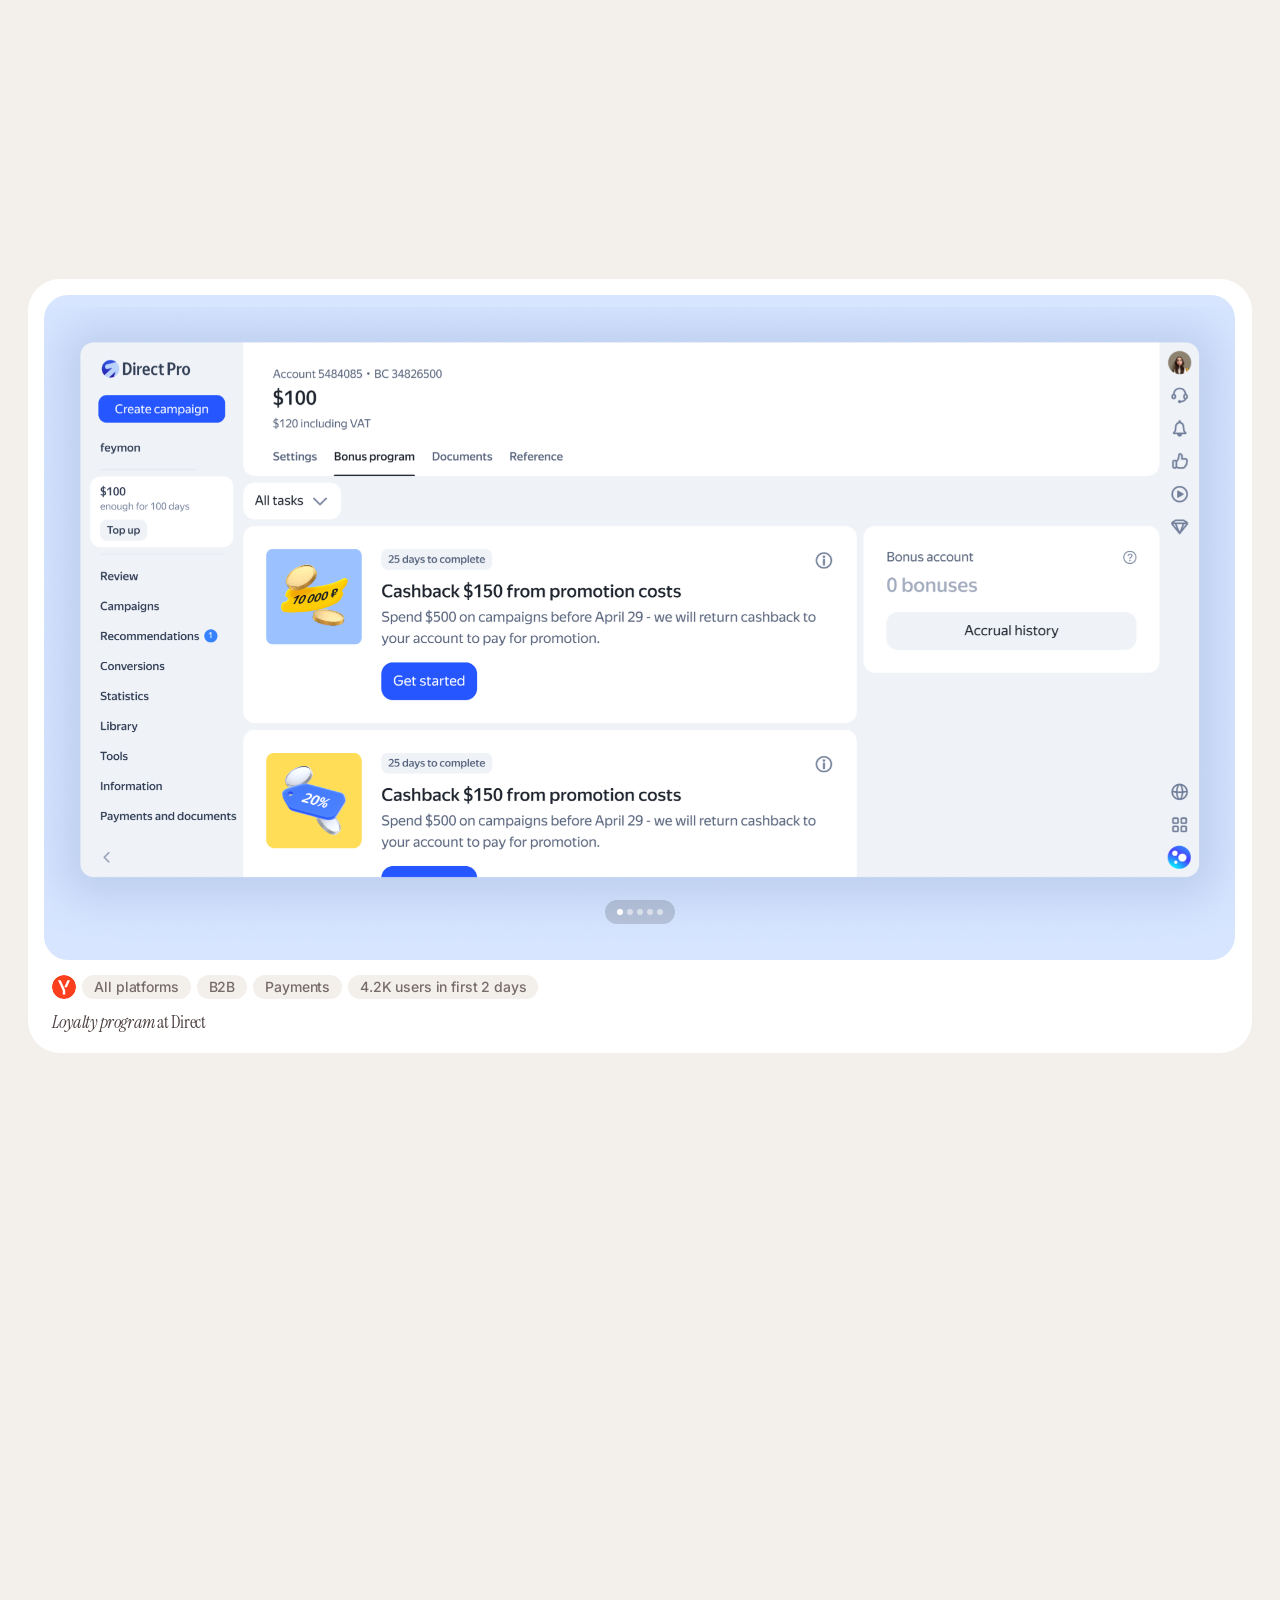
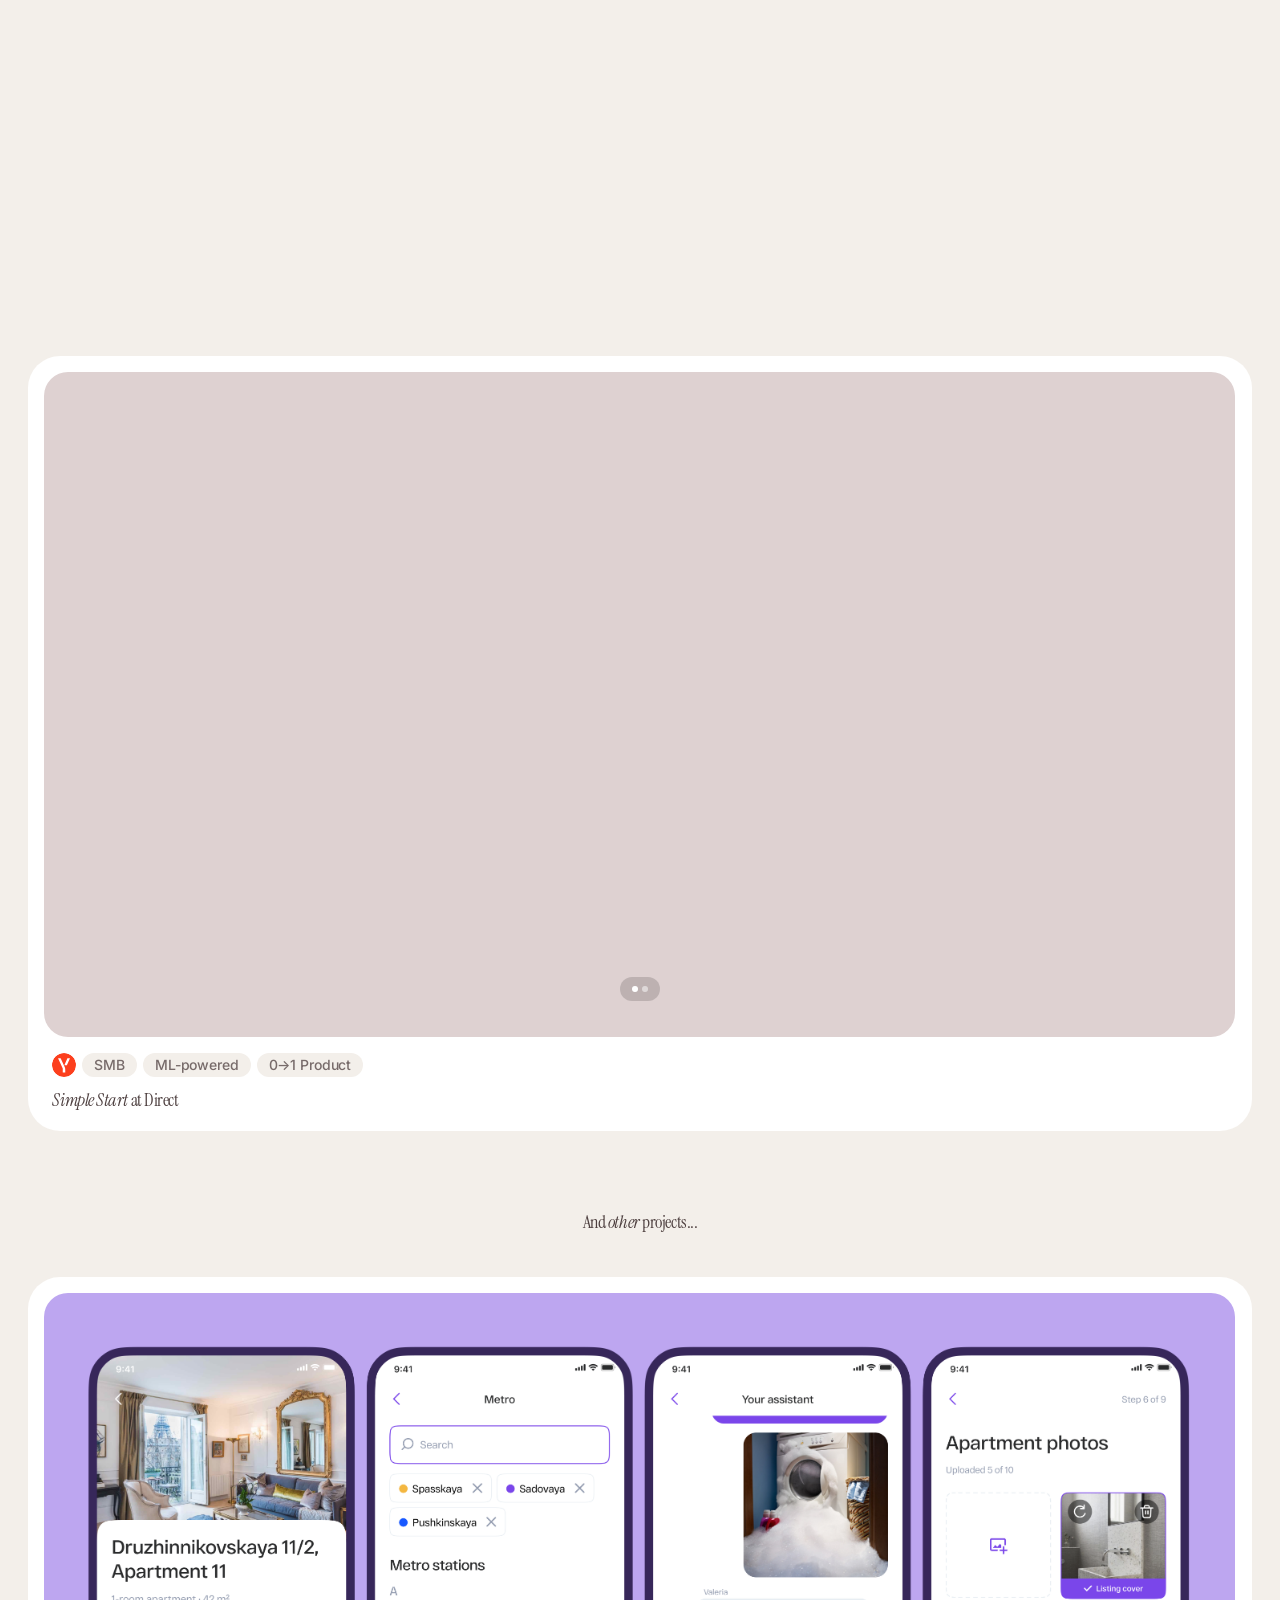
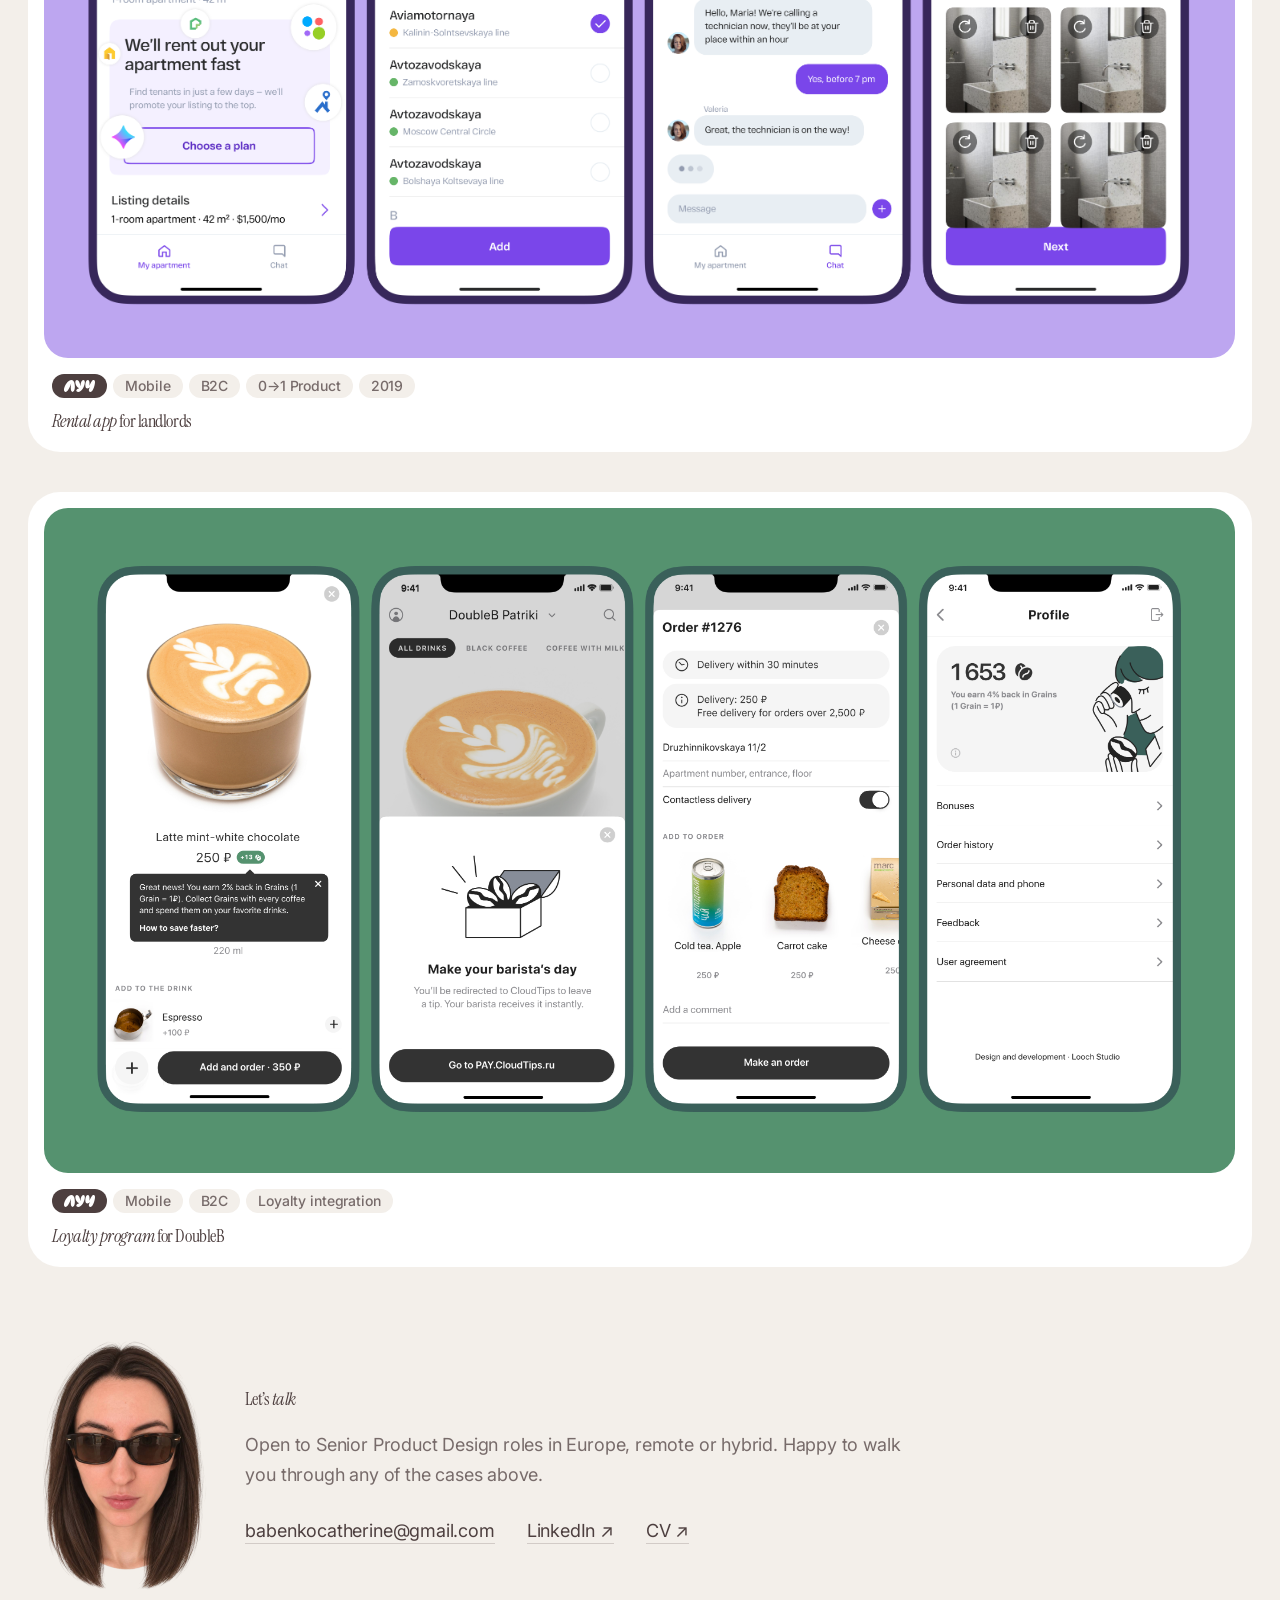
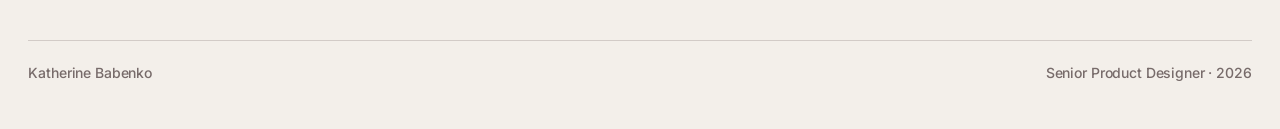
==== commit cc2d2012: "GA4: считать только feymonia.com, локальные запуски в отчёт не слать Co-Authored-By: Claude Fable 5." ====
--- a/index.html
+++ b/index.html
@@ -19,7 +19,11 @@
         dataLayer.push(arguments);
       }
       gtag("js", new Date());
-      gtag("config", "G-S8H2CMY41K");
+      /* Only the live site reports: a local copy on 127.0.0.1 or a
+         preview never reaches the account. */
+      if (location.hostname === "feymonia.com") {
+        gtag("config", "G-S8H2CMY41K");
+      }
     </script>
     <link rel="preconnect" href="https://fonts.googleapis.com" />
     <link rel="preconnect" href="https://fonts.gstatic.com" crossorigin />
